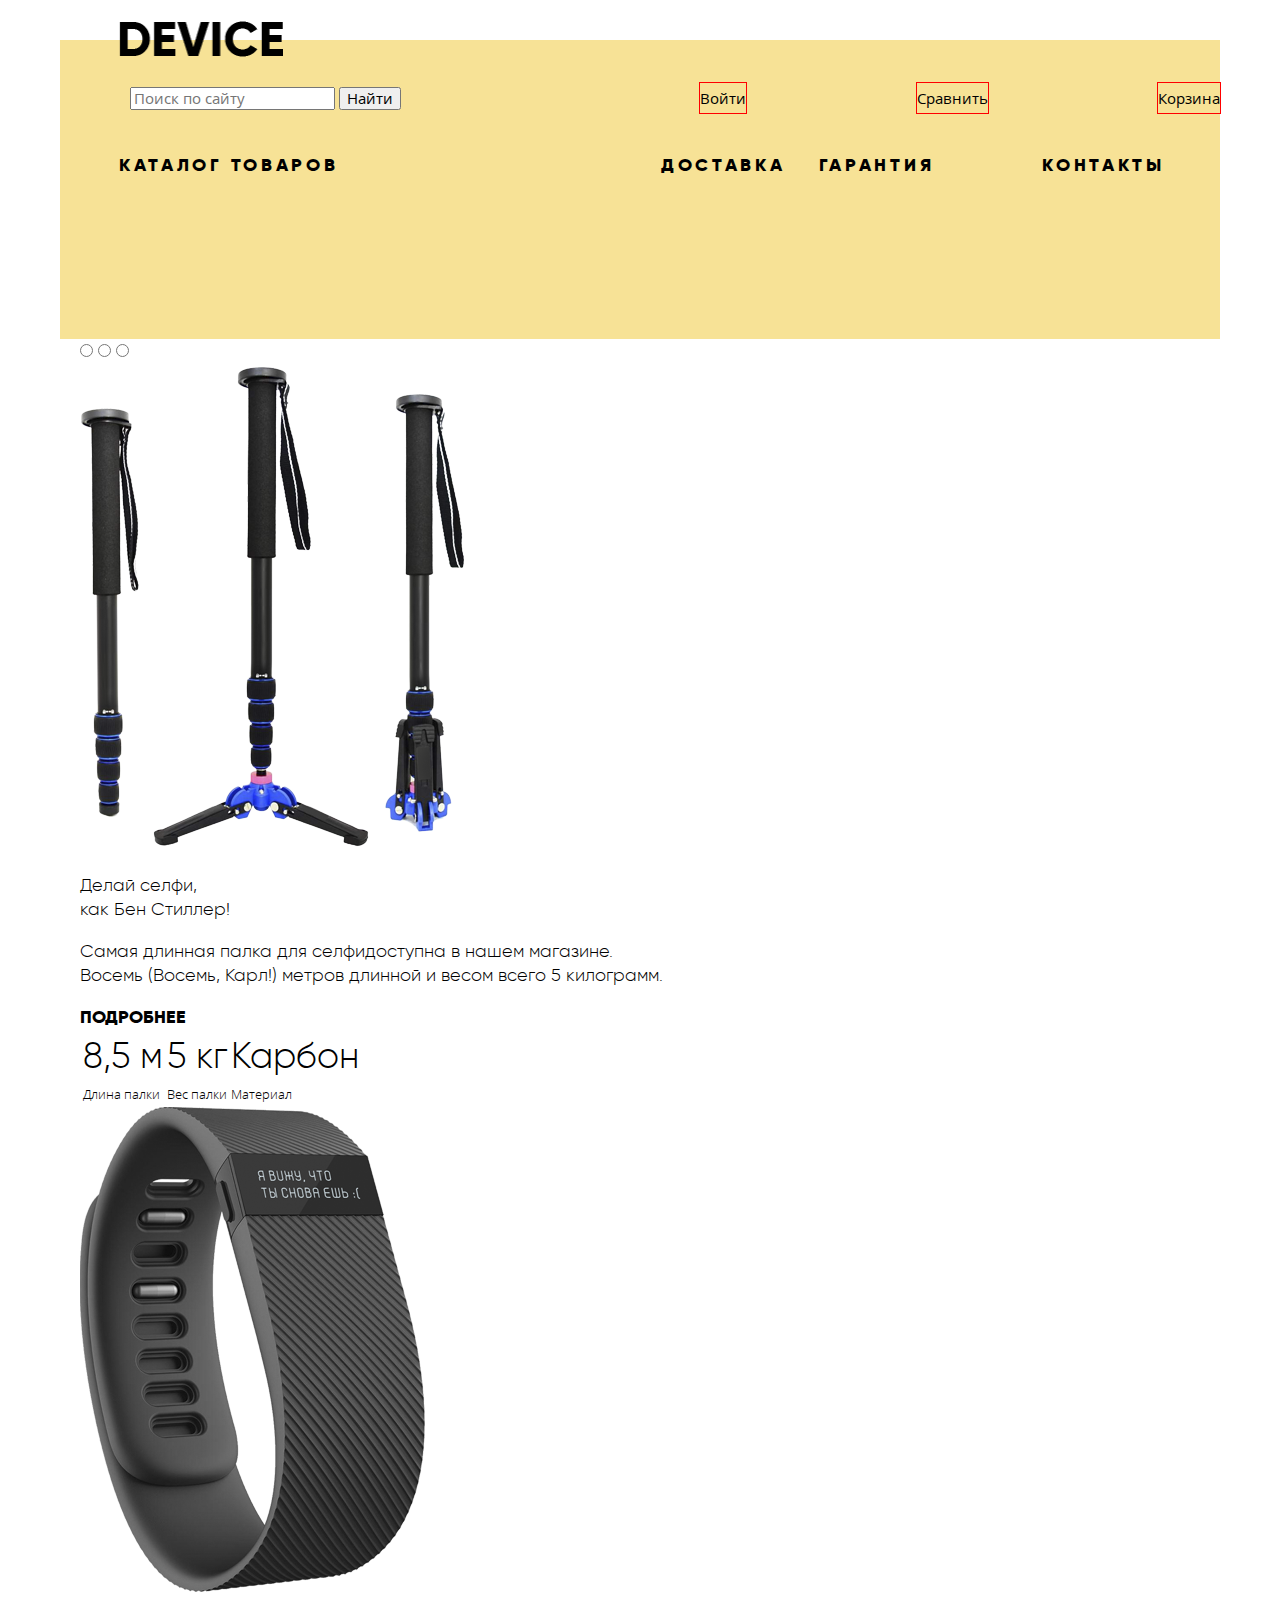
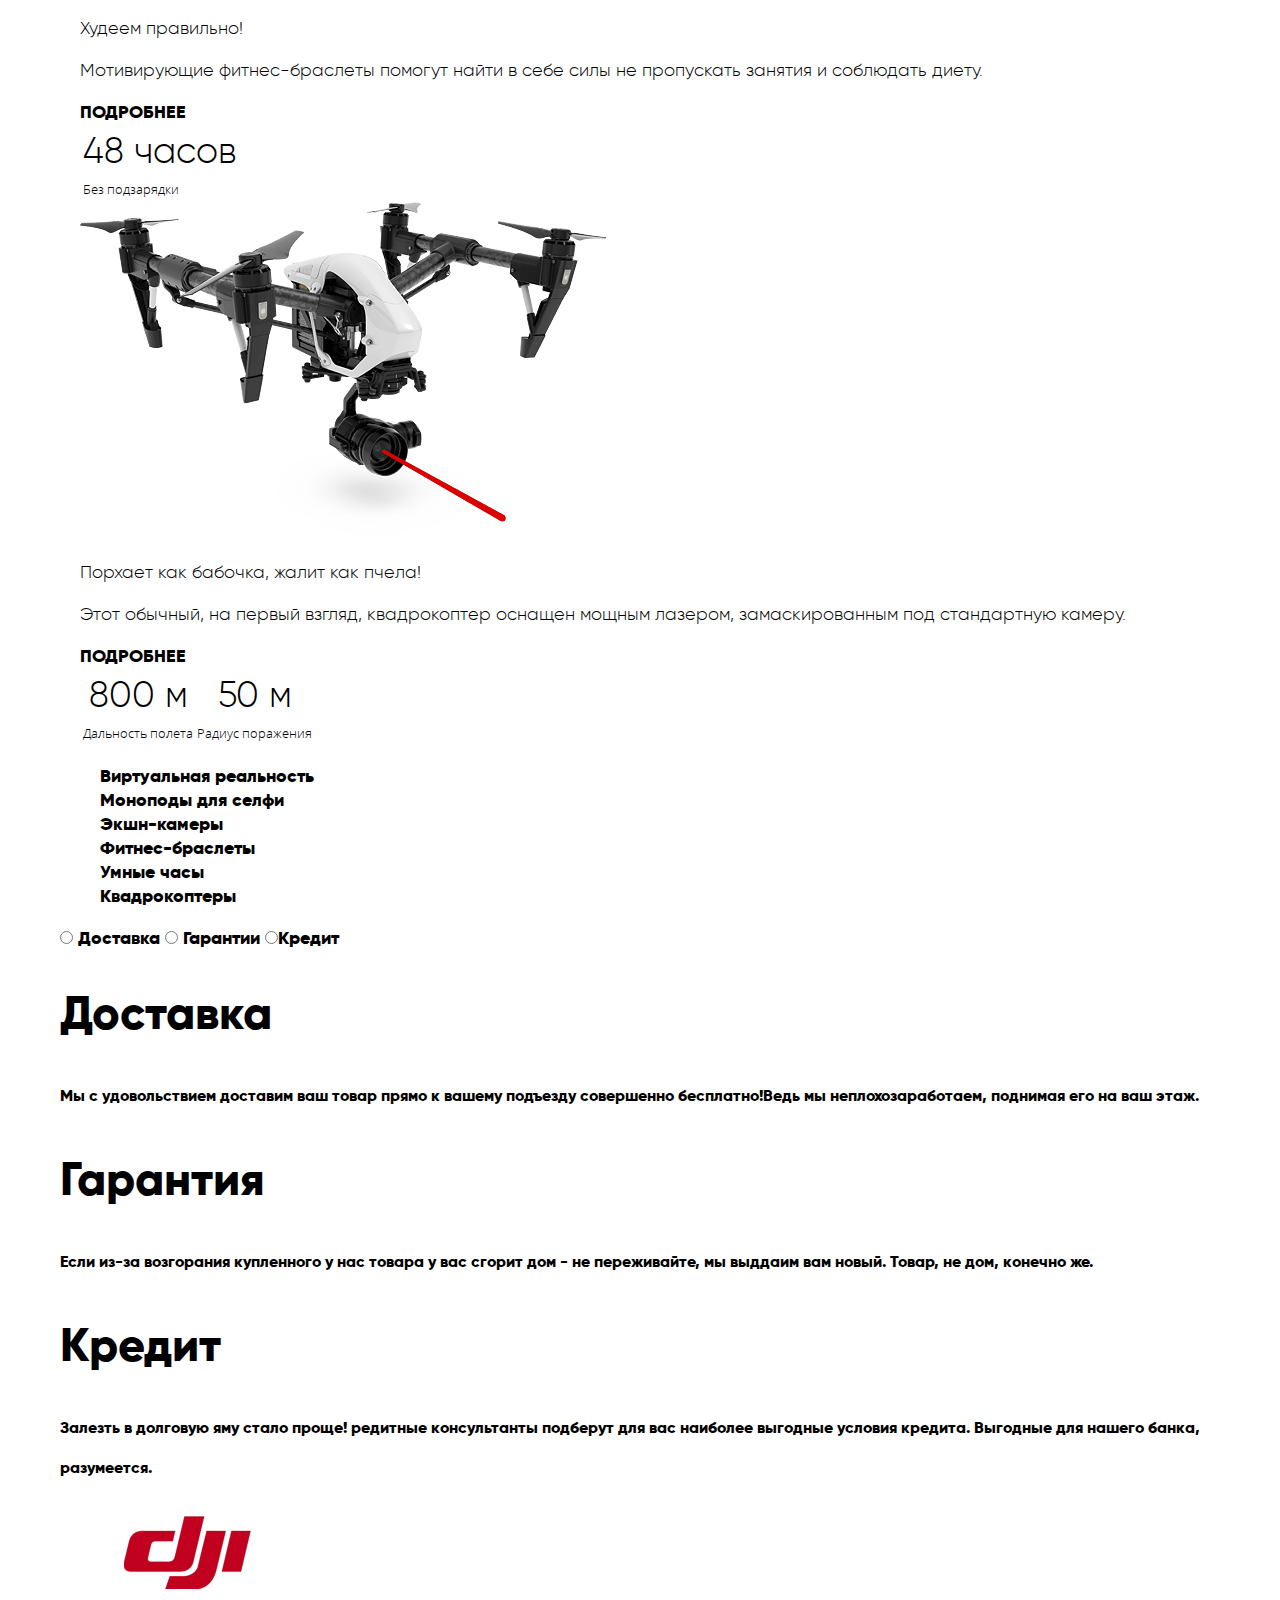
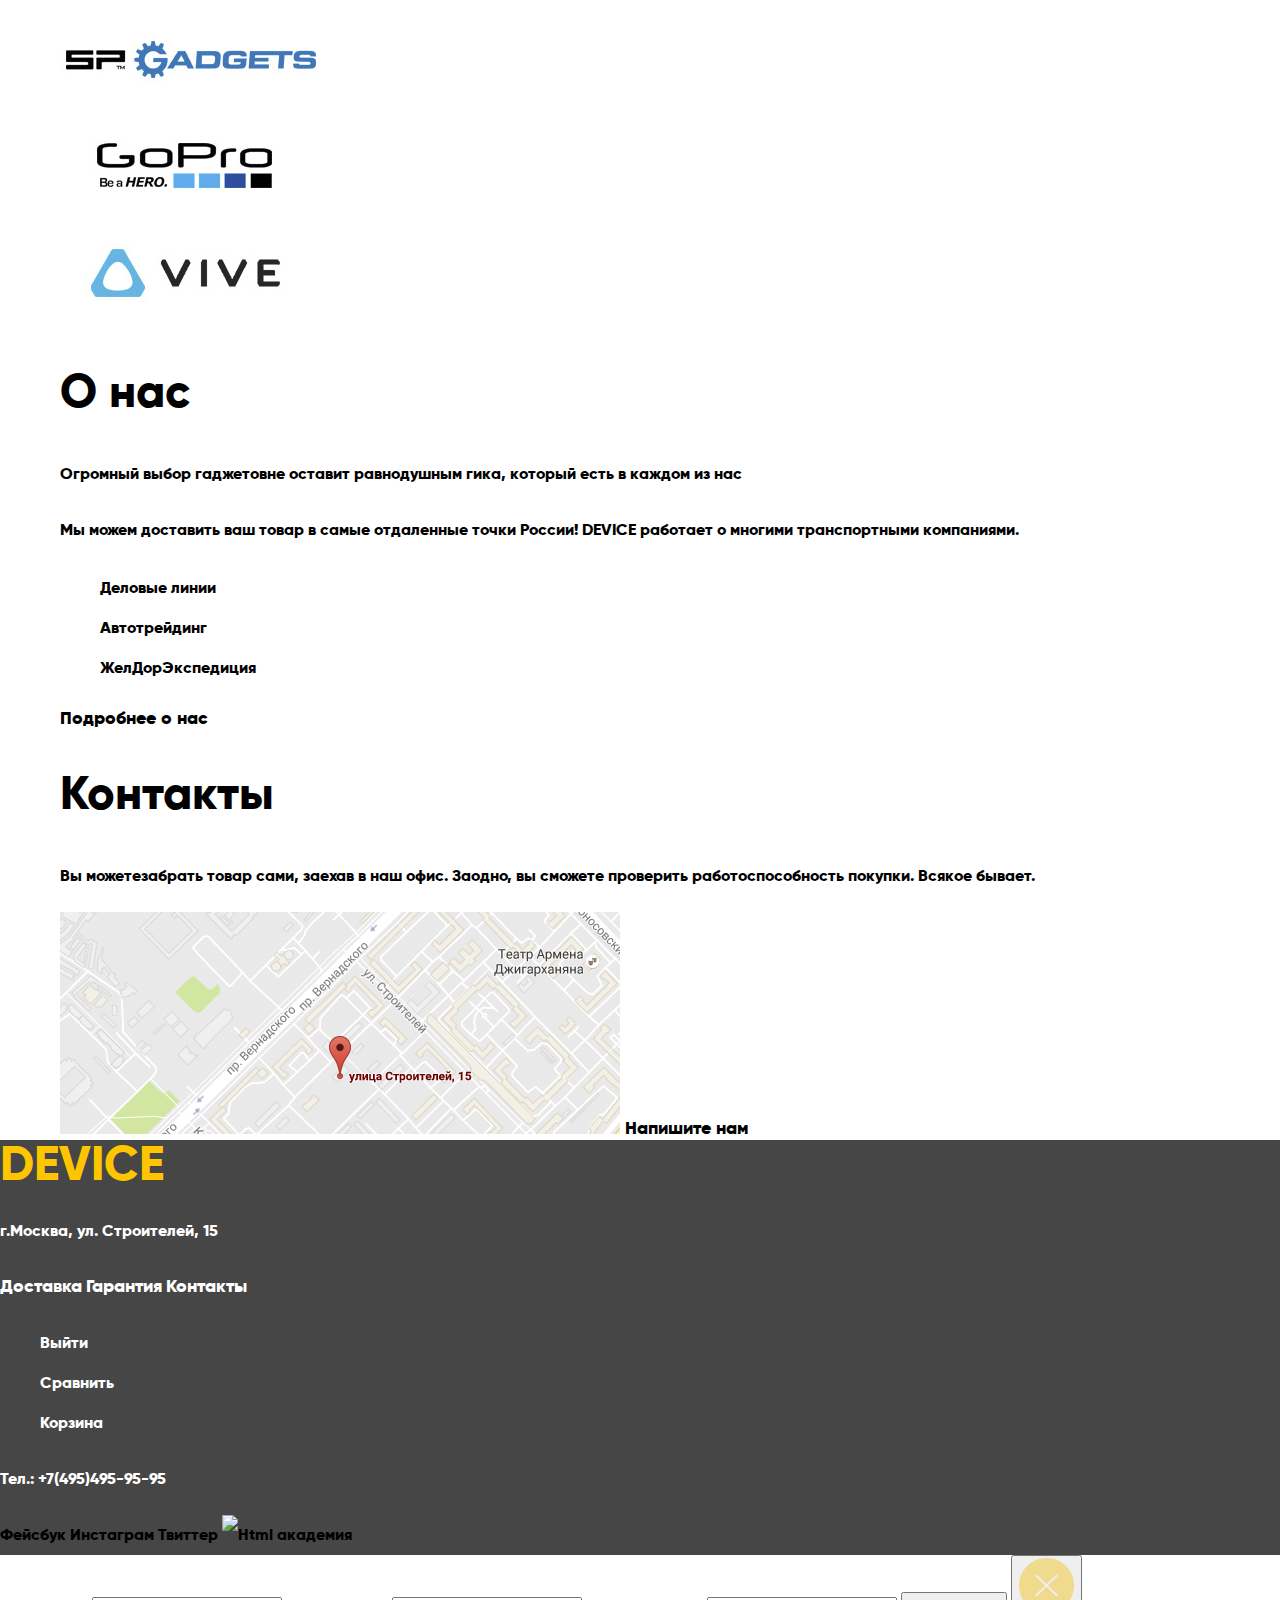
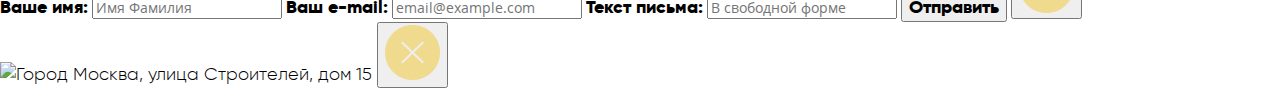
==== index.html @ e355701a "шапка позиционирование" ====
<!DOCTYPE html>
<html lang="ru">
  <head>
    <meta charset="utf-8">
    <title>HTML Academy: Девайс</title>
    <link rel="stylesheet" href="css/normolize.css">
    <link rel="stylesheet" href="css/main.css">
  </head>
  <body>
    <h1 class="visually-hidden">Device - интернет-магазин крутых гаджетов и смежной продукции</h1>
<!-- Хэдер -->
    <header class="main-header container">
      
      <nav class="main-header-main-navigation">
<!-- Logo -->
        <a class="main-header-main-navigation-logo" href="index.html">
          <img src="img/logo.png" width="164" height="36" alt="Логотип «Device»">
        </a>
<!-- Поиск -->
        <div class="search-form">
      <form method="get" action="http://echo.htmlacademy.ru">
        <label class="visually-hidden" for="search">Поиск по сайту</label>
        <input type="search" id="search" placeholder="Поиск по сайту">
        <button type="submit">Найти</button>
      </form>
      </div>
<!-- Кнопка "войти" -->
      <ul class="main-header-main-navigation-login first-page">
          <li class="login-link"><a href="#">Войти</a></li>
          <li><a href="#">Сравнить</a></li>
          <li><a href="#">Корзина</a></li>
        </ul>
<!-- Главная навигация -->
        <ul class="main-header-main-navigation-list">
          <li class="main-catalog-flexitem1"><a href="catalog.html">Каталог товаров</a>
            <div class="yellow-brick container">
            <ul class="main-catalog">
                <li>
                  <a href="#">Виртуальная реальность</a>
                </li>
                <li>
                  <a href="#">Фитнес-браслеты</a>
                </li>
                <li>
                  <a href="#">Квадрокоптеры</a>
                </li>
                <li>
                  <a href="#">Моноподы для селфи</a>
                </li>
                <li>
                  <a href="#">Умные часы</a>
                </li>
                <li>
                  <a href="#">Экшн-камеры</a>
                </li>
              </ul>
              </div>
            </li>
          <li class="main-catalog-flexitem2"><a href="#">Доставка</a></li>
          <li class="main-catalog-flexitem3"><a href="#">Гарантия</a></li>
          <li class="main-catalog-flexitem4"><a href="#">Контакты</a></li>
        </ul>
      </nav>
    </header>

    <main class="main-field container">
      <div class="yellow-brick"></div>
<!-- Слайдер -->
      <section class="main-field-slider container">
          <h2 class="visually-hidden">Популярные товары</h2>
          <input name="slider-1-radio" type="radio">
          <input name="slider-2-radio" type="radio">
          <input name="slider-3-radio" type="radio">
<!-- Слайдер 1 -->
        <div class="main-field-slider-1">
            <img class="slider-img-1" src="img/slider-1.png" width="384" height="486" alt="Длинная селфи-палка">
            <div class="slider-1-text">
            <p><span class="slider-head">Делай селфи,<br> как Бен Стиллер!</span></p>
            <p><span class="slider-main-text">Самая длинная палка для селфидоступна в нашем магазине.<br>Восемь (Восемь, Карл!) метров длинной и весом всего 5 килограмм.</span></p>
            <a href="#"><span class="slider-more">ПОДРОБНЕЕ</span></a>
            <table class="spec">
             <tr>
                <th>8,5 м</th>
                <th>5 кг</th>
                <th>Карбон</th>
             </tr>
             <tr>
               <td>Длина палки</td>
               <td>Вес палки</td>
               <td>Материал</td>
             </tr>
            </table>
            </div>
        </div>
<!-- Слайдер 2 -->
        <div class="main-field-slider-2">
            <img src="img/slider-2.png" width="345" height="485" alt="Фитнес-браслет">
            <div class="slider-2-text">
            <p><span class="slider-head">Худеем правильно!</span></p>
            <p><span class="slider-main-text">Мотивирующие фитнес-браслеты помогут найти в себе силы не пропускать занятия и соблюдать диету.</span></p>
            <a href="#"><span class="slider-more">ПОДРОБНЕЕ</span></a>
            <table class="spec">
                <tr>
                   <th>48 часов</th>
                </tr>
                <tr>
                  <td>Без подзарядки</td>
                </tr>
               </table>
               </div>
        </div>
<!-- Слайдер 3 -->
        <div class="main-field-slider-3">
            <img src="img/slider-3.png" width="526" height="334" alt="Крутой квадрокоптер">
            <div class="slider-3-text">
            <p><span class="slider-head">Порхает как бабочка, жалит как пчела!</span></p>
            <p><span class="slider-main-text">Этот обычный, на первый взгляд, квадрокоптер оснащен мощным лазером, замаскированным под стандартную камеру.</span></p>
            <a href="#"><span class="slider-more">ПОДРОБНЕЕ</span></a>
            <table class="spec">
                <tr>
                   <th>800 м</th>
                   <th>50 м</th>
                </tr>
                <tr>
                  <td>Дальность полета</td>
                  <td>Радиус поражения</td>
                </tr>
               </table>
               </div>
        </div>
      </section>
<!-- Каталожные иконки под слайдером -->
      <section class="main-field-catalog-items">
        <h2 class="visually-hidden">Категории товаров</h2>
        <ul class="main-field-catalog-items-list">
            <li>
                <a href="#">
                  Виртуальная реальность</a>
              </li>
              <li>
                  <a href="#">
                    Моноподы для селфи</a>
              </li>
              <li>
                    <a href="#">
                      Экшн-камеры</a>
              </li>
              <li>
                <a href="#">
                  Фитнес-браслеты</a>
              </li>
              <li>
                  <a href="#">
                    Умные часы</a>
               </li>
              <li>
                <a href="#">
                  Квадрокоптеры</a>
              </li>
        </ul>
      </section>
<!-- Доставка гарантия кредит -->
      <section class="main-field-services">
          <h2 class="visually-hidden">Услуги</h2>
          <input name="services-1-radio" type="radio" id="delivery"> <label for="delivery">Доставка</label>
          <input name="services-2-radio" type="radio" id="guarantees"> <label for="guarantees">Гарантии</label>
          <input name="services-3-radio" type="radio" id="credit" ><label for="credit">Кредит</label>
          <section class="main-field--services-1">
              <h2>Доставка</h2>
              <p>Мы с удовольствием доставим ваш товар прямо к вашему подъезду совершенно бесплатно!Ведь мы неплохозаработаем, поднимая его на ваш этаж.</p>
          </section>
          <section class="main-field--services-2">
              <h2>Гарантия</h2>
              <p>Если из-за возгорания купленного у нас товара у вас сгорит дом - не переживайте, мы выддаим вам новый. Товар, не дом, конечно же.</p>
          </section>
          <section class="main-field--services-3">
              <h2>Кредит</h2>
              <p>Залезть в долговую яму стало проще! редитные консультанты подберут для вас наиболее выгодные условия кредита. Выгодные для нашего банка, разумеется.</p>
          </section>
      </section>
<!-- Партнеры -->
      <section class="main-field-partners">
        <h2 class="visually-hidden">Партнеры</h2>
        <div class="main-field-partners-1">
            <img src="img/partner-1.png" width="260" height="100" alt="Партнер Dji">
        </div>
        <div class="main-field-partners-2">
            <img src="img/partner-2.png" width="260" height="100" alt="Партнер SP Gadgets">
        </div>
        <div class="main-field-partners-3">
            <img src="img/partner-3.png" width="260" height="100" alt="Партнер GoPro">
        </div>
        <div class="main-field-partners-4">
            <img src="img/partner-4.png" width="260" height="100" alt="Партнер Vive">
        </div>
      </section>
<!-- О нас -->
      <section class="main-field-info">
        <h2>О нас</h2>
        <p>Огромный выбор гаджетовне оставит равнодушным гика, который есть в каждом из нас</p>
        <p>Мы можем доставить ваш товар в самые отдаленные точки России! DEVICE работает о многими транспортными компаниями.</p>
        <ul>
          <li>Деловые линии</li>
          <li>Автотрейдинг</li>
          <li>ЖелДорЭкспедиция</li>
        </ul>
        <a href="#">Подробнее о нас</a>
      </section>
<!-- Контакты -->
      <section class="main-field-contacts">
        <h2>Контакты</h2>
        <p>Вы можетезабрать товар сами, заехав в наш офис. Заодно, вы сможете проверить работоспособность покупки. Всякое бывает.</p>
        <img src="img/map.png" width="560" height="222" alt="Город Москва, улица Строителей, дом 15">
        <a href="#">Напишите нам</a>
      </section>
    </main>
<!-- Футер -->
<footer class="page-footer">
    <a class="device-logo" href="#">Device</a>
    <p>г.Москва, ул. Строителей, 15</p>
    <div class="page-footer-services">
        <a href="#">Доставка</a>
        <a href="#">Гарантия</a>
        <a href="#">Контакты</a>
      </div>
      <ul class="page-footer-navigation">
        <li><a href="#">Выйти</a></li>
        <li><a href="#">Сравнить</a></li>
        <li><a href="#">Корзина</a></li>
      </ul>
      <p>Тел.: +7(495)495-95-95</p>
      <a href="#">Фейсбук</a>
      <a href="#">Инстаграм</a>
      <a href="#">Твиттер</a>
      <a href="https://htmlacademy.ru/"><img src="img/html-academy-logo.png" alt="Html академия"></a>
    </footer>
<!-- Попапы -->
      <div class="write-us-popup">
        <h2 class="visually-hidden">Напишите нам</h2>
        <form method="POST" action="https://echo.htmlacademy.ru">

          <label for="name">Ваше имя:</label>
          <input type="text" name="Name" id="name" placeholder="Имя Фамилия">

          <label for="email">Ваш e-mail:</label>
          <input type="email" name="E-mail" id="email" placeholder="email@example.com">

          <label for="content">Текст письма:</label>
          <input type="text" name="Content" id="content" placeholder="В свободной форме">
          
          <input type="submit" value="Отправить" class="send">
          <button type="button" name="close-write-us"><img src="img/modal-close.png" alt="Закрыть форму"></button>
        </form> 
      </div>
      <div class="map-popup">
          <h2 class="visually-hidden">Где мы находимся</h2>
          <img src="img/full-map.png" alt="Город Москва, улица Строителей, дом 15">
          <button type="button" name="close-map"><img src="img/modal-close.png" alt="Закрыть карту"></button>
      </div>
    </body>

</html>
---- css/normolize.css ----
/*! normalize.css v8.0.0 | MIT License | github.com/necolas/normalize.css */

/* Document
   ========================================================================== */

/**
 * 1. Correct the line height in all browsers.
 * 2. Prevent adjustments of font size after orientation changes in iOS.
 */

html {
  line-height: 1.15; /* 1 */
  -webkit-text-size-adjust: 100%; /* 2 */
}
.visually-hidden {
  position: absolute;
  clip: rect(0 0 0 0);
  width: 1px;
  height: 1px;
  margin: -1px;
}

/* Sections
   ========================================================================== */

/**
 * Remove the margin in all browsers.
 */

body {
  margin: 0;
}

/**
 * Correct the font size and margin on `h1` elements within `section` and
 * `article` contexts in Chrome, Firefox, and Safari.
 */

h1 {
  font-size: 2em;
  margin: 0.67em 0;
}

/* Grouping content
   ========================================================================== */

/**
 * 1. Add the correct box sizing in Firefox.
 * 2. Show the overflow in Edge and IE.
 */

hr {
  box-sizing: content-box; /* 1 */
  height: 0; /* 1 */
  overflow: visible; /* 2 */
}

/**
 * 1. Correct the inheritance and scaling of font size in all browsers.
 * 2. Correct the odd `em` font sizing in all browsers.
 */

pre {
  font-family: monospace, monospace; /* 1 */
  font-size: 1em; /* 2 */
}

/* Text-level semantics
   ========================================================================== */

/**
 * Remove the gray background on active links in IE 10.
 */

a {
  background-color: transparent;
}

/**
 * 1. Remove the bottom border in Chrome 57-
 * 2. Add the correct text decoration in Chrome, Edge, IE, Opera, and Safari.
 */

abbr[title] {
  border-bottom: none; /* 1 */
  text-decoration: underline; /* 2 */
  text-decoration: underline dotted; /* 2 */
}

/**
 * Add the correct font weight in Chrome, Edge, and Safari.
 */

b,
strong {
  font-weight: bolder;
}

/**
 * 1. Correct the inheritance and scaling of font size in all browsers.
 * 2. Correct the odd `em` font sizing in all browsers.
 */

code,
kbd,
samp {
  font-family: monospace, monospace; /* 1 */
  font-size: 1em; /* 2 */
}

/**
 * Add the correct font size in all browsers.
 */

small {
  font-size: 80%;
}

/**
 * Prevent `sub` and `sup` elements from affecting the line height in
 * all browsers.
 */

sub,
sup {
  font-size: 75%;
  line-height: 0;
  position: relative;
  vertical-align: baseline;
}

sub {
  bottom: -0.25em;
}

sup {
  top: -0.5em;
}

/* Embedded content
   ========================================================================== */

/**
 * Remove the border on images inside links in IE 10.
 */

img {
  border-style: none;
}

/* Forms
   ========================================================================== */

/**
 * 1. Change the font styles in all browsers.
 * 2. Remove the margin in Firefox and Safari.
 */

button,
input,
optgroup,
select,
textarea {
  font-family: inherit; /* 1 */
  font-size: 100%; /* 1 */
  line-height: 1.15; /* 1 */
  margin: 0; /* 2 */
}

/**
 * Show the overflow in IE.
 * 1. Show the overflow in Edge.
 */

button,
input { /* 1 */
  overflow: visible;
}

/**
 * Remove the inheritance of text transform in Edge, Firefox, and IE.
 * 1. Remove the inheritance of text transform in Firefox.
 */

button,
select { /* 1 */
  text-transform: none;
}

/**
 * Correct the inability to style clickable types in iOS and Safari.
 */

button,
[type="button"],
[type="reset"],
[type="submit"] {
  -webkit-appearance: button;
}

/**
 * Remove the inner border and padding in Firefox.
 */

button::-moz-focus-inner,
[type="button"]::-moz-focus-inner,
[type="reset"]::-moz-focus-inner,
[type="submit"]::-moz-focus-inner {
  border-style: none;
  padding: 0;
}

/**
 * Restore the focus styles unset by the previous rule.
 */

button:-moz-focusring,
[type="button"]:-moz-focusring,
[type="reset"]:-moz-focusring,
[type="submit"]:-moz-focusring {
  outline: 1px dotted ButtonText;
}

/**
 * Correct the padding in Firefox.
 */

fieldset {
  padding: 0.35em 0.75em 0.625em;
}

/**
 * 1. Correct the text wrapping in Edge and IE.
 * 2. Correct the color inheritance from `fieldset` elements in IE.
 * 3. Remove the padding so developers are not caught out when they zero out
 *    `fieldset` elements in all browsers.
 */

legend {
  box-sizing: border-box; /* 1 */
  color: inherit; /* 2 */
  display: table; /* 1 */
  max-width: 100%; /* 1 */
  padding: 0; /* 3 */
  white-space: normal; /* 1 */
}

/**
 * Add the correct vertical alignment in Chrome, Firefox, and Opera.
 */

progress {
  vertical-align: baseline;
}

/**
 * Remove the default vertical scrollbar in IE 10+.
 */

textarea {
  overflow: auto;
}

/**
 * 1. Add the correct box sizing in IE 10.
 * 2. Remove the padding in IE 10.
 */

[type="checkbox"],
[type="radio"] {
  box-sizing: border-box; /* 1 */
  padding: 0; /* 2 */
}

/**
 * Correct the cursor style of increment and decrement buttons in Chrome.
 */

[type="number"]::-webkit-inner-spin-button,
[type="number"]::-webkit-outer-spin-button {
  height: auto;
}

/**
 * 1. Correct the odd appearance in Chrome and Safari.
 * 2. Correct the outline style in Safari.
 */

[type="search"] {
  -webkit-appearance: textfield; /* 1 */
  outline-offset: -2px; /* 2 */
}

/**
 * Remove the inner padding in Chrome and Safari on macOS.
 */

[type="search"]::-webkit-search-decoration {
  -webkit-appearance: none;
}

/**
 * 1. Correct the inability to style clickable types in iOS and Safari.
 * 2. Change font properties to `inherit` in Safari.
 */

::-webkit-file-upload-button {
  -webkit-appearance: button; /* 1 */
  font: inherit; /* 2 */
}

/* Interactive
   ========================================================================== */

/*
 * Add the correct display in Edge, IE 10+, and Firefox.
 */

details {
  display: block;
}

/*
 * Add the correct display in all browsers.
 */

summary {
  display: list-item;
}

/* Misc
   ========================================================================== */

/**
 * Add the correct display in IE 10+.
 */

template {
  display: none;
}

/**
 * Add the correct display in IE 10.
 */

[hidden] {
  display: none;
}
---- css/main.css ----
@font-face {
    font-family: "Open Sans";
    src: local("OpenSans-Regular"),
    local("OpenSans Regular"),
    local("Open Sans Regular"),
    url("../fonts/opensans.woff2") format("woff2"),
    url("../fonts/opensans.woff") format("woff");
    font-weight: 400;
}
  
@font-face {
    font-family: "Open Sans";
    src: local("OpenSans-Light"),
    local("OpenSans Light"),
    local("Open Sans Light"),
    url("../fonts/opensanslight.woff2") format("woff2"),
    url("../fonts/opensanslight.woff") format("woff");
    font-weight: 300;
}
  
@font-face {
    font-family: "Gilroy";
    src: local("Gilroy Light"),
    local("Gilroy-Light"),
    url("../fonts/gilroylight.woff2") format("woff2"),
    url("../fonts/gilroylight.woff") format("woff");
    font-weight: 300;
}
  
@font-face {
    font-family: "Gilroy";
    src: local("Gilroy Extrabold"),
    local("Gilroy-Extrabold"),
    url("../fonts/gilroyextrabold.woff2") format("woff2"),
    url("../fonts/gilroyextrabold.woff") format("woff");
    font-weight: 800;
}

                        /* =============ОБЩИЕ СТИЛИ============= */

body{
    font-size: 18px;
    line-height: 24px;
    font-family: "Gilroy", "Tahoma", sans-serif;
}
a {
    text-decoration: none;
    color: black;

}
ul {
    list-style: none;
}

                                /* Вспомогательные классы */
                                
.visually-hidden {
    position: absolute;
    clip: rect(0 0 0 0);
    width: 1px;
    height: 1px;
    margin: -1px;
}
.container { 
    display: block;
    margin: 0 auto; 
    width: 1160px; 
    padding: 0 20px; 
}

                                        /* Хэдер */

.main-header{
    background-color: #f7e296;
    height: 299px;
    margin-top: 40px;
    padding: 0;
}
.main-header-main-navigation{
    padding:0;
}
.main-header-main-navigation-logo{
    display: block;
    position: relative;
    top: -19px;
    left: 59px;
    width: 165px;
}
.search-form{
    margin-left: 70px;
    margin-top: 1px;
    padding: 0;
    font-family: "Open Sans", sans-serif;
    font-size: 15px;
    line-height: 30px;
}
.main-header-main-navigation-login{
    display: flex;
    margin-left: 600px;
    justify-content: space-between;
    margin-top: -30px;
    font-family: "Open Sans", sans-serif;
    font-size: 15px;
    line-height: 30px;
}
.main-header-main-navigation-list{
    display: flex;
    /* position: relative; */
    padding: 0;
    margin-left: 59px;
    margin-top: 40px;
    /* justify-content: space-between; */
    text-transform: uppercase;  
    font-weight: bold;
    letter-spacing: 3.7px;    
}
.main-catalog-flexitem1{
    flex-basis: 250px;
    margin-right: 292px;
}
.main-catalog-flexitem2{
    margin-right: 33px;
}
.main-catalog-flexitem3{
    margin-right: 108px;
}
.main-catalog-flexitem4{
}
.yellow-brick{
    display: none;
    position: absolute;
    padding-left: 29px;
    margin-left: -59px;
    width: 1110px;
    height: 133px;
    background-color: #ffc600;
    z-index: 2;
}
.main-header-main-navigation-list >li:hover > .yellow-brick{
    display: block;
}
.main-catalog{
    display: flex;
    flex-wrap: wrap;
    margin-left: 30px;
    /* width: 570px; */
    height: 135px;
    padding: 0;
    font-family: "Open Sans", "Tahoma", sans-serif;
    font-size: 15px;
    line-height: 36px;
    letter-spacing: 0;
    text-transform: none;
}
.main-catalog li:nth-child(1){
    margin-right: 58px;
}
.main-catalog li:nth-child(2){
    margin-right: 75px;
}
.main-catalog li:nth-child(4){
    margin-right: 85px;
}

.main-catalog li:nth-child(6){
    flex-basis: 400px;
}

                                        /* Шрифты */

.main-field-catalog-items,
.main-field-services label,
.main-field-info a,
.main-field-contacts a,
.page-footer-services a,
.write-us-popup label,
.write-us-popup .send,
.slider-more{
    font-family: "Gilroy", "Tahoma", sans-serif;
    font-size: 18px;
    line-height: 24px;
    font-weight: bold;
}
.main-field-services h2,
.main-field-info h2,
.main-field-contacts h2{
    font-family: "Gilroy", "Tahoma", sans-serif;
    font-size: 47px;
    line-height: 48px;
    font-weight: bold;
}
.main-field-services p,
.main-field-info p,
.main-field-contacts p,
.page-footer,
.main-field-info li{
    font-family: "Gilroy", "Tahoma", sans-serif;
    font-size: 16px;
    line-height: 40px;
    font-weight: bold;
}
.main-field-services p,
.main-field-info p,
.slider-main-text,
.page-footer p,
.main-field-contacts p,
.page-footer-navigation-catalog a,
.page-footer-navigation a,{
    font-family: "Open Sans", "Tahoma", sans-serif;
    font-size: 15px;
    line-height: 30px;
}

                                        /* Футер */

.page-footer{
    color: #ffffff;
    background-color: #464646;
}
.page-footer .device-logo{
    font-family: "Gilroy", "Tahoma", sans-serif;
    font-size: 48px;
    line-height: 48px;
    font-weight: bold;
    text-transform: uppercase;
    color: #ffc600;
    
}
.page-footer-services a{
    color: #ffffff;
}
.page-footer-navigation a{
    color: #ffffff;
}

                                        /* Попапы */

.write-us-popup{
    font-family: "Open Sans", "Tahoma", sans-serif;
    font-size: 14px;
    line-height: 18px;
}

                        /* =============СТИЛИ ГЛАВНОЙ============= */

                                         /* Хэдер */

.main-header-main-navigation-login.first-page li{
    outline: 1px solid red;
}
.main-catalog-flexitem1 .main-catalog

                                        /* Слайдеры */

.slider-head{
    font-family: "Gilroy", "Tahoma", sans-serif;
    font-size: 47px;
    line-height: 56px;
    font-weight: bold;
}
.spec th{
    font-family: "Gilroy", "Tahoma", sans-serif;
    font-size: 36px;
    line-height: 48px;
    font-weight: 300;
}
.spec td{
    font-family: "Open Sans", "Tahoma", sans-serif;
    font-size: 13px;
    line-height: 20px;
    font-weight: 300;
}

                        /* =============СТИЛИ КАТАЛОГА============= */

.way h2{
    font-family: "Gilroy", "Tahoma", sans-serif;
    font-size: 47px;
    line-height: 48px;
    font-weight: bold;
}
.way-list li{
    font-family: "Open Sans", "Tahoma", sans-serif;
    font-size: 14px;
    line-height: 24px;
    opacity: 0.3;
}
.sort h2{
    font-family: "Gilroy", "Tahoma", sans-serif;
    font-size: 16px;
    line-height: 24px;
    font-weight: bold;
    letter-spacing: 2px;
    text-transform: uppercase;
}
.sort-list li{
    font-family: "Open Sans", "Tahoma", sans-serif;
    font-size: 14px;
    line-height: 18px;
    opacity: 0.3;
}
.sort-list li:nth-child(1){
    font-family: "Open Sans", "Tahoma", sans-serif;
    font-size: 14px;
    line-height: 18px;
    opacity: 1;
}
.filter p{
    font-family: "Gilroy", "Tahoma", sans-serif;
    font-size: 16px;
    line-height: 24px;
    font-weight: bold;
    letter-spacing: 2px;
    text-transform: uppercase;
}.filter legend{
    font-family: "Gilroy", "Tahoma", sans-serif;
    font-size: 18px;
    line-height: 24px;
    font-weight: bold;
}
.filter label{
    font-family: "Open Sans", "Tahoma", sans-serif;
    font-size: 14px;
    line-height: 40px;
}
.send {
    font-family: "Gilroy", "Tahoma", sans-serif;
    font-size: 18px;
    line-height: auto;
    font-weight: bold;
}
.main-field-catalog a{
    font-family: "Gilroy", "Tahoma", sans-serif;
    font-size: 18px;
    line-height: 24px;
    font-weight: bold;
}
.main-field-catalog .price{
    font-family: "Gilroy", "Tahoma", sans-serif;
    font-size: 16px;
    line-height: 24px;
    color: #464646;
}
.page-navigation a{
    font-family: "Gilroy", "Tahoma", sans-serif;
    font-size: 16px;
    line-height: 24px;
    font-weight: bold;
}
.page-navigation a:nth-child(3),
.page-navigation a:nth-child(4){
    opacity: 0.3;
}
.page-footer-navigation-catalog a{
    color: #ffffff;
}
.page-footer-navigation-catalog li:nth-child(2){
    opacity: 0.3;
}
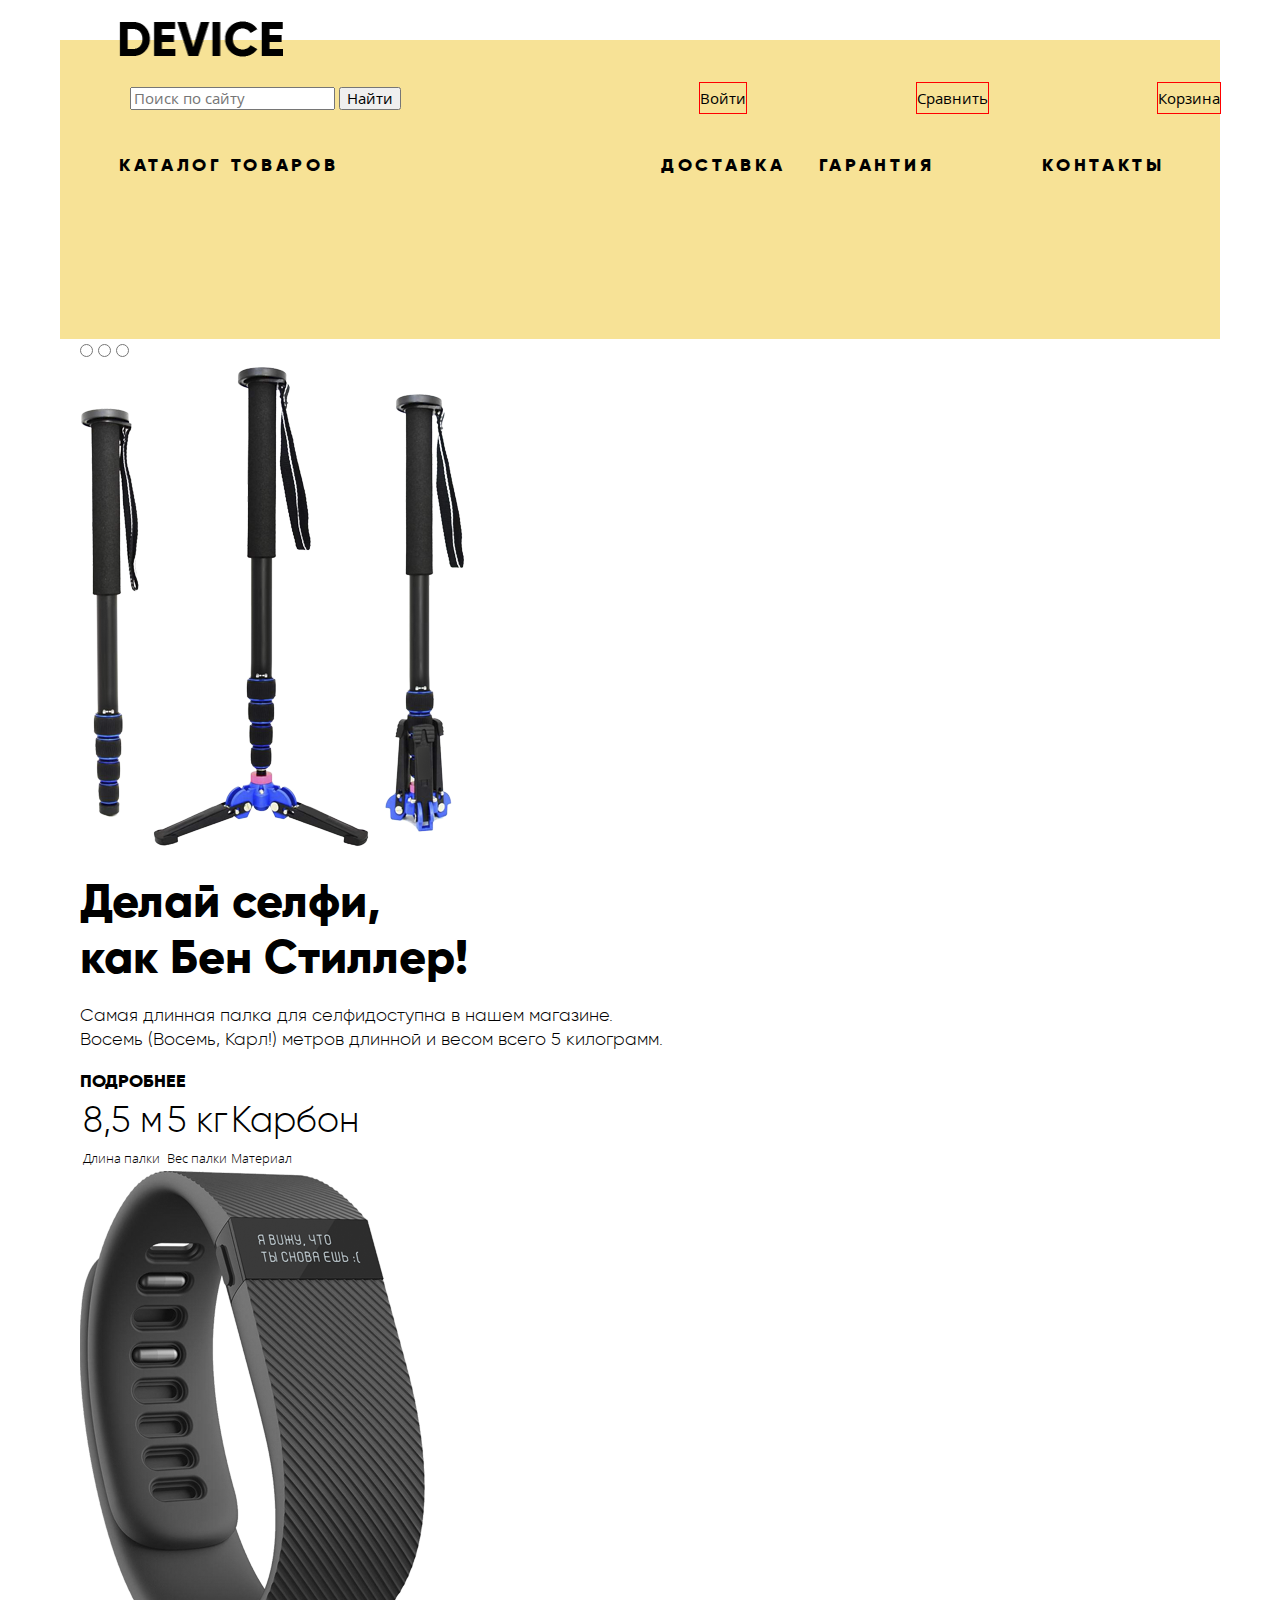
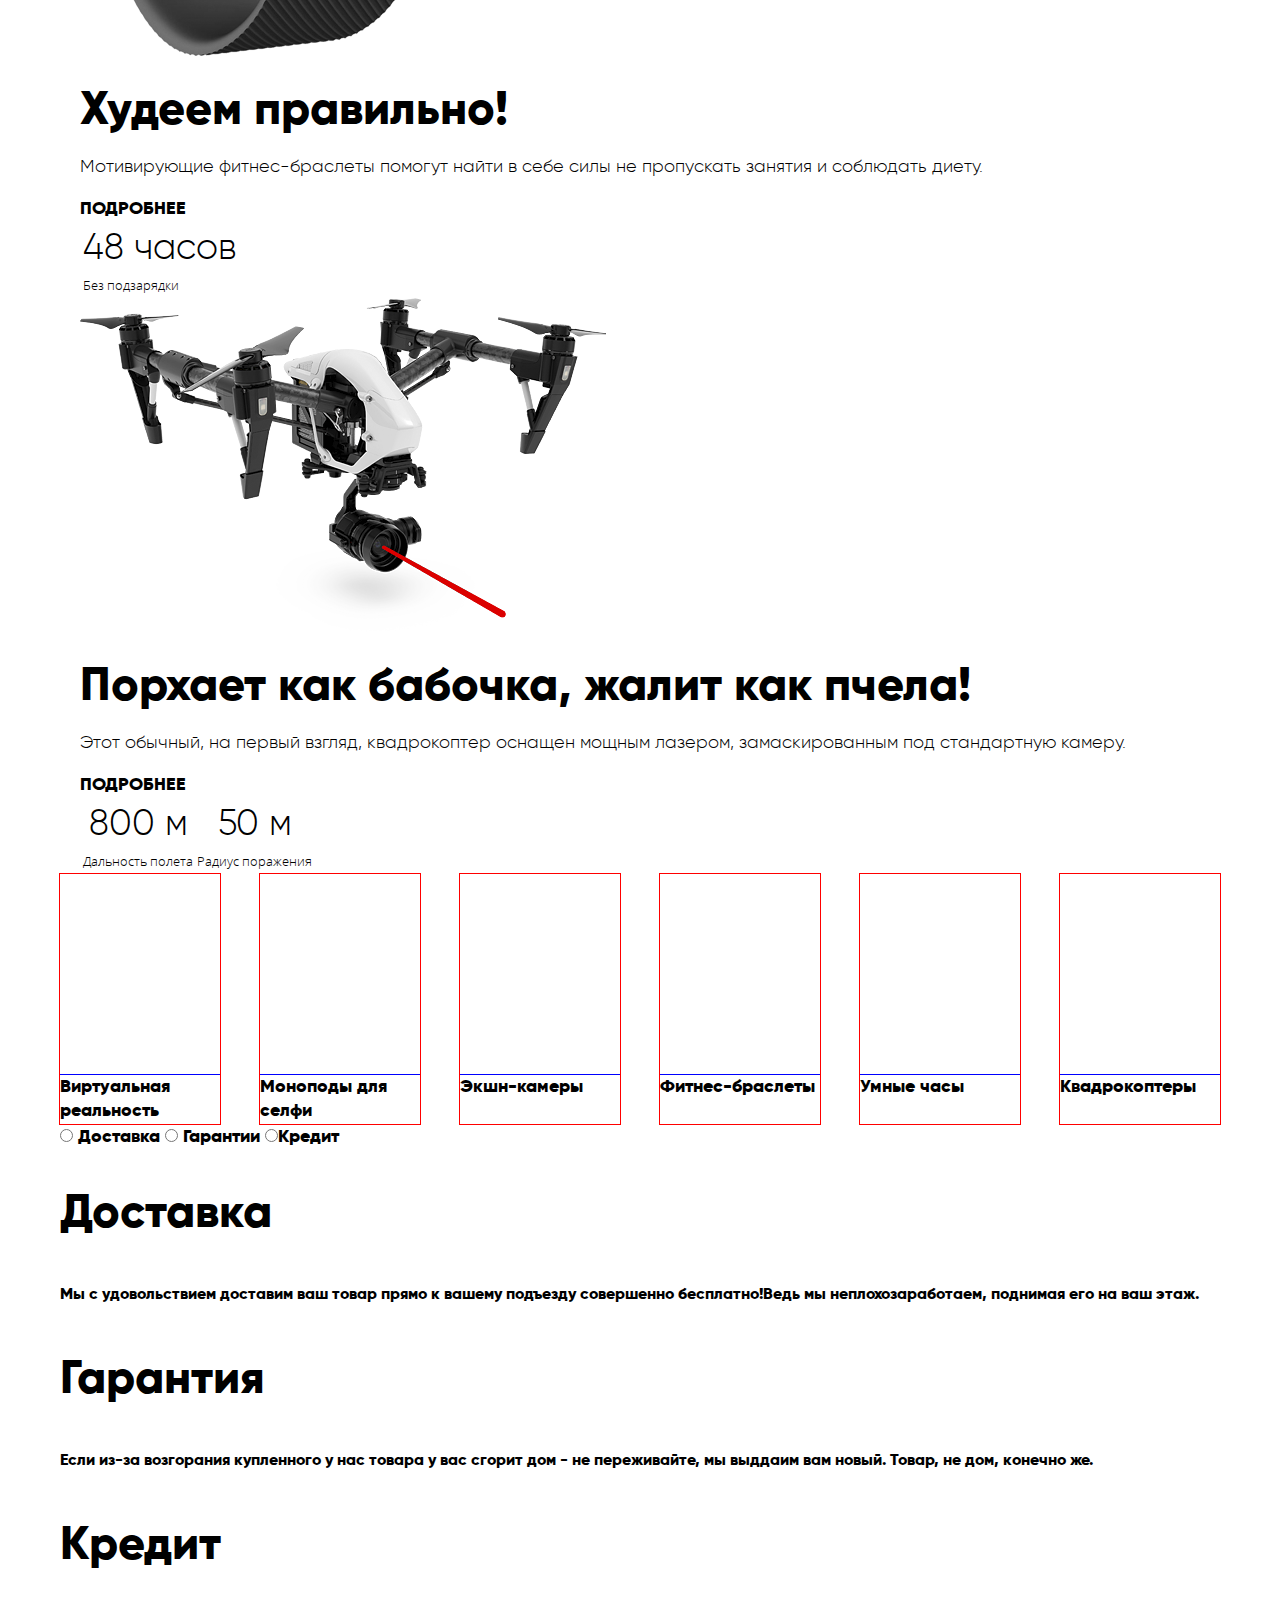
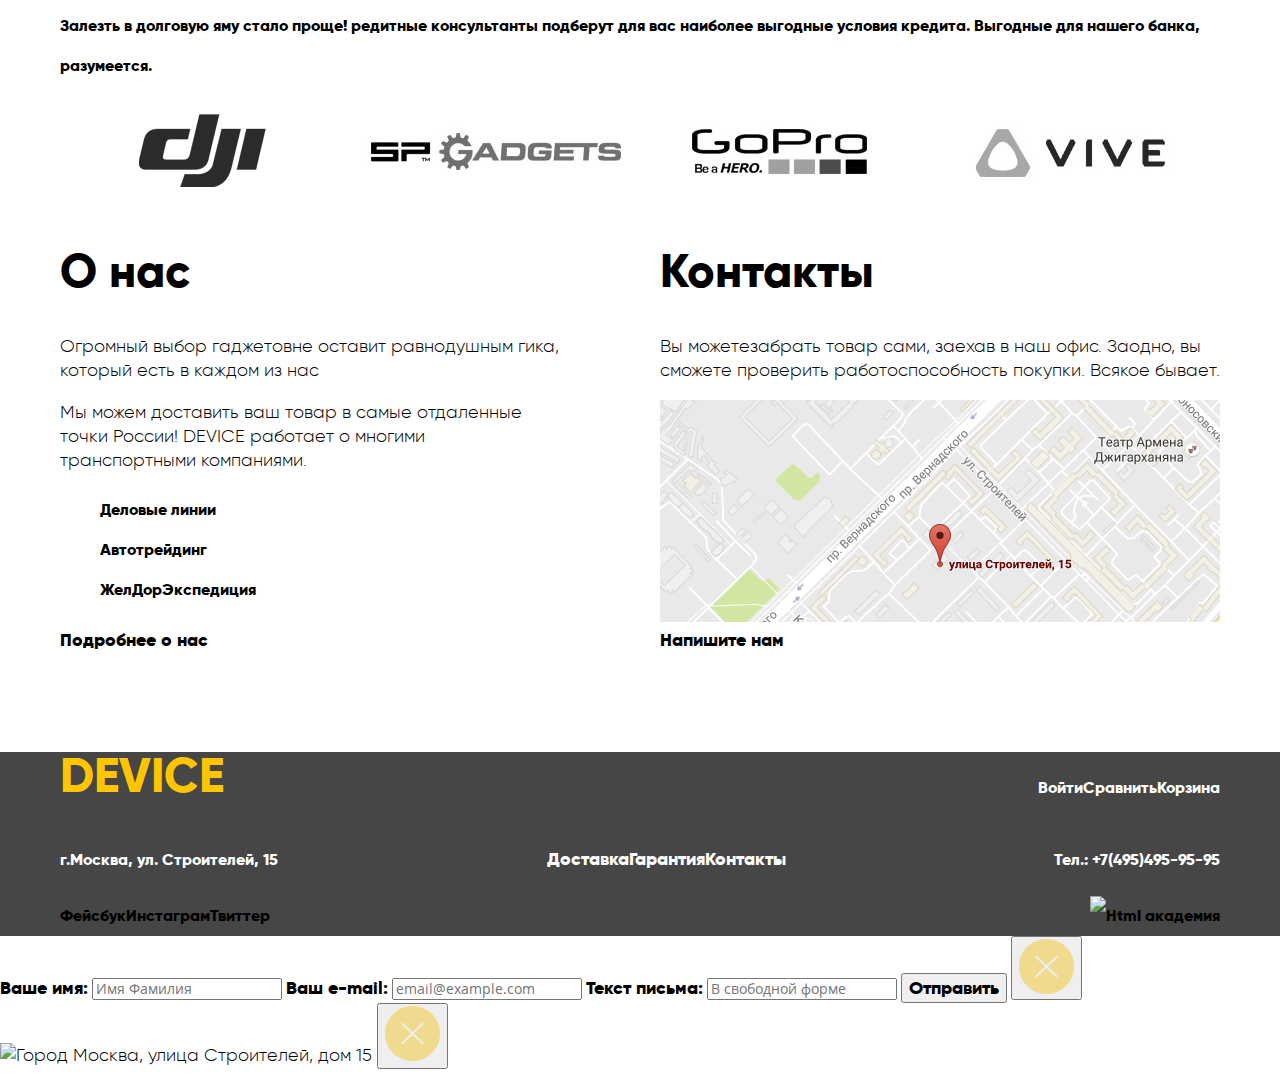
==== commit a9088e7e: "Merge branch 'master' of https://github.com/Koozya71/292029-device" ====
--- a/index.html
+++ b/index.html
@@ -130,30 +130,36 @@
         </div>
       </section>
 <!-- Каталожные иконки под слайдером -->
-      <section class="main-field-catalog-items">
+      <section class="main-field-catalog-items container">
         <h2 class="visually-hidden">Категории товаров</h2>
         <ul class="main-field-catalog-items-list">
             <li>
+              <div class="items-list"></div>
                 <a href="#">
                   Виртуальная реальность</a>
               </li>
               <li>
+                <div class="items-list"></div>
                   <a href="#">
                     Моноподы для селфи</a>
               </li>
               <li>
+                <div class="items-list"></div>
                     <a href="#">
                       Экшн-камеры</a>
               </li>
               <li>
+                <div class="items-list"></div>
                 <a href="#">
                   Фитнес-браслеты</a>
               </li>
               <li>
+                <div class="items-list"></div>
                   <a href="#">
                     Умные часы</a>
                </li>
               <li>
+                <div class="items-list"></div>
                 <a href="#">
                   Квадрокоптеры</a>
               </li>
@@ -195,6 +201,7 @@
         </div>
       </section>
 <!-- О нас -->
+  <div class="about-us-contacts">
       <section class="main-field-info">
         <h2>О нас</h2>
         <p>Огромный выбор гаджетовне оставит равнодушным гика, который есть в каждом из нас</p>
@@ -213,26 +220,35 @@
         <img src="img/map.png" width="560" height="222" alt="Город Москва, улица Строителей, дом 15">
         <a href="#">Напишите нам</a>
       </section>
+      </div>
     </main>
 <!-- Футер -->
 <footer class="page-footer">
+  <div class="first-row container">
     <a class="device-logo" href="#">Device</a>
+    <ul class="page-footer-navigation">
+        <li><a href="#">Войти</a></li>
+        <li><a href="#">Сравнить</a></li>
+        <li><a href="#">Корзина</a></li>
+    </ul>
+    </div>
+    <div class="second-row container">
     <p>г.Москва, ул. Строителей, 15</p>
     <div class="page-footer-services">
         <a href="#">Доставка</a>
         <a href="#">Гарантия</a>
         <a href="#">Контакты</a>
       </div>
-      <ul class="page-footer-navigation">
-        <li><a href="#">Выйти</a></li>
-        <li><a href="#">Сравнить</a></li>
-        <li><a href="#">Корзина</a></li>
-      </ul>
       <p>Тел.: +7(495)495-95-95</p>
+    </div>
+    <div class="third-row container">
+      <div class="page-footer-social">
       <a href="#">Фейсбук</a>
       <a href="#">Инстаграм</a>
       <a href="#">Твиттер</a>
-      <a href="https://htmlacademy.ru/"><img src="img/html-academy-logo.png" alt="Html академия"></a>
+      </div>
+      <a class="html-academy" href="https://htmlacademy.ru/"><img src="img/html-academy-logo.png" alt="Html академия"></a>
+      </div>
     </footer>
 <!-- Попапы -->
       <div class="write-us-popup">
--- a/css/main.css
+++ b/css/main.css
@@ -190,8 +190,6 @@
     font-weight: bold;
 }
 .main-field-services p,
-.main-field-info p,
-.main-field-contacts p,
 .page-footer,
 .main-field-info li{
     font-family: "Gilroy", "Tahoma", sans-serif;
@@ -232,6 +230,23 @@
 .page-footer-navigation a{
     color: #ffffff;
 }
+.first-row,
+.page-footer-navigation{
+    display: flex;
+    justify-content: space-between;
+}
+ .second-row,
+.page-footer-services{
+    display: flex;
+    justify-content: space-between;
+    align-items: baseline;
+}
+.third-row,
+.page-footer-social{
+    display: flex;
+    justify-content: space-between;
+    align-items: baseline;
+}
 
                                         /* Попапы */
 
@@ -248,7 +263,54 @@
 .main-header-main-navigation-login.first-page li{
     outline: 1px solid red;
 }
-.main-catalog-flexitem1 .main-catalog
+
+                              /* Каталожные иконки под слайдером */
+.main-field-catalog-items{
+    margin: 0;
+    padding: 0;
+}
+.main-field-catalog-items-list{
+    display: flex;
+    justify-content: space-between;
+    margin: 0;
+    padding: 0;
+}
+.main-field-catalog-items-list li{
+    height: 250px;
+    flex-basis: 160px;
+    outline: 1px solid red;
+}
+.items-list{
+    outline: 1px solid blue;
+    height: 200px;
+    width: 160px;
+}
+                                    /* Партнеры */
+
+ .main-field-partners{
+    display: flex;
+    justify-content: space-around;
+}
+.main-field-partners img{
+    filter: grayscale(100%);
+}
+.main-field-partners img:hover{
+    filter: grayscale(0%);
+}
+
+                             /* О нас и контакты внизу страницы */
+
+.about-us-contacts{
+    display: flex;
+    justify-content: space-between;
+    margin-bottom: 100px;
+}
+.main-field-info,
+.main-field-contacts{
+    flex-basis: 500px;
+}
+
+
 
                                         /* Слайдеры */
 
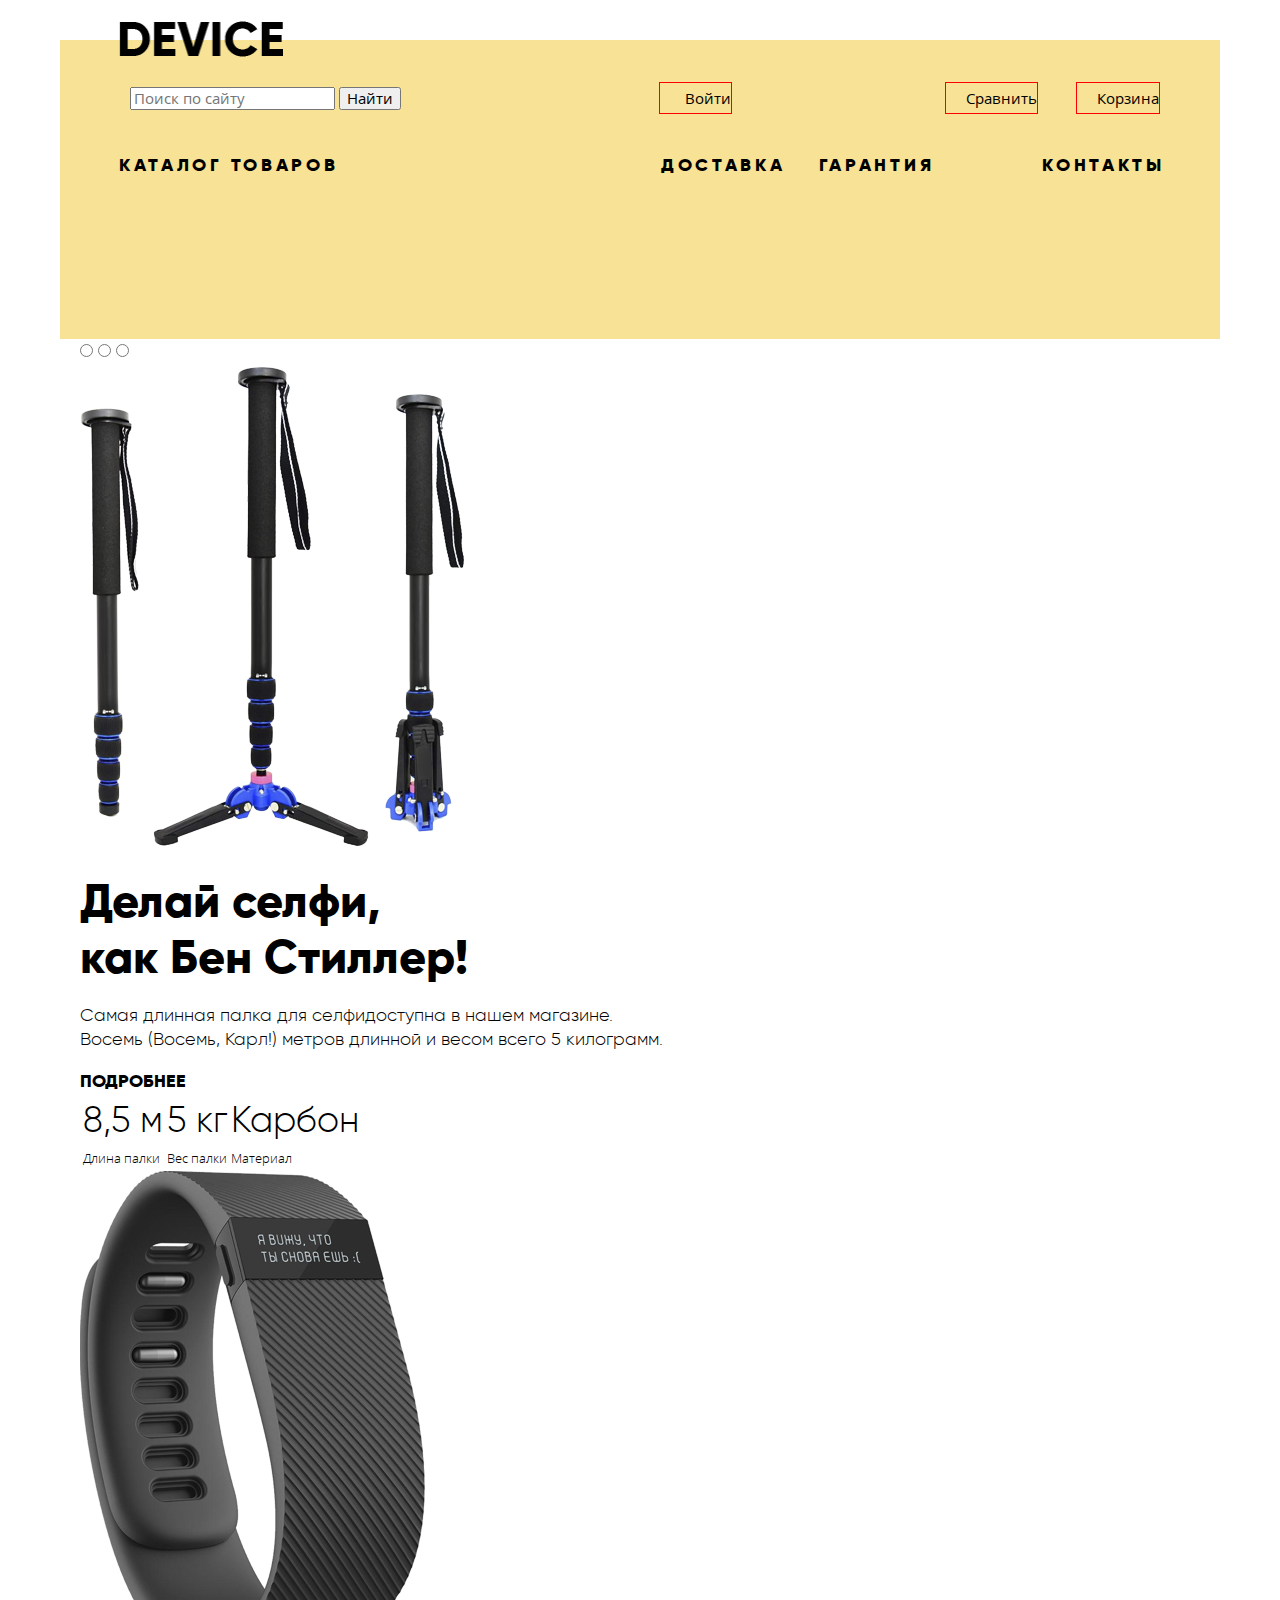
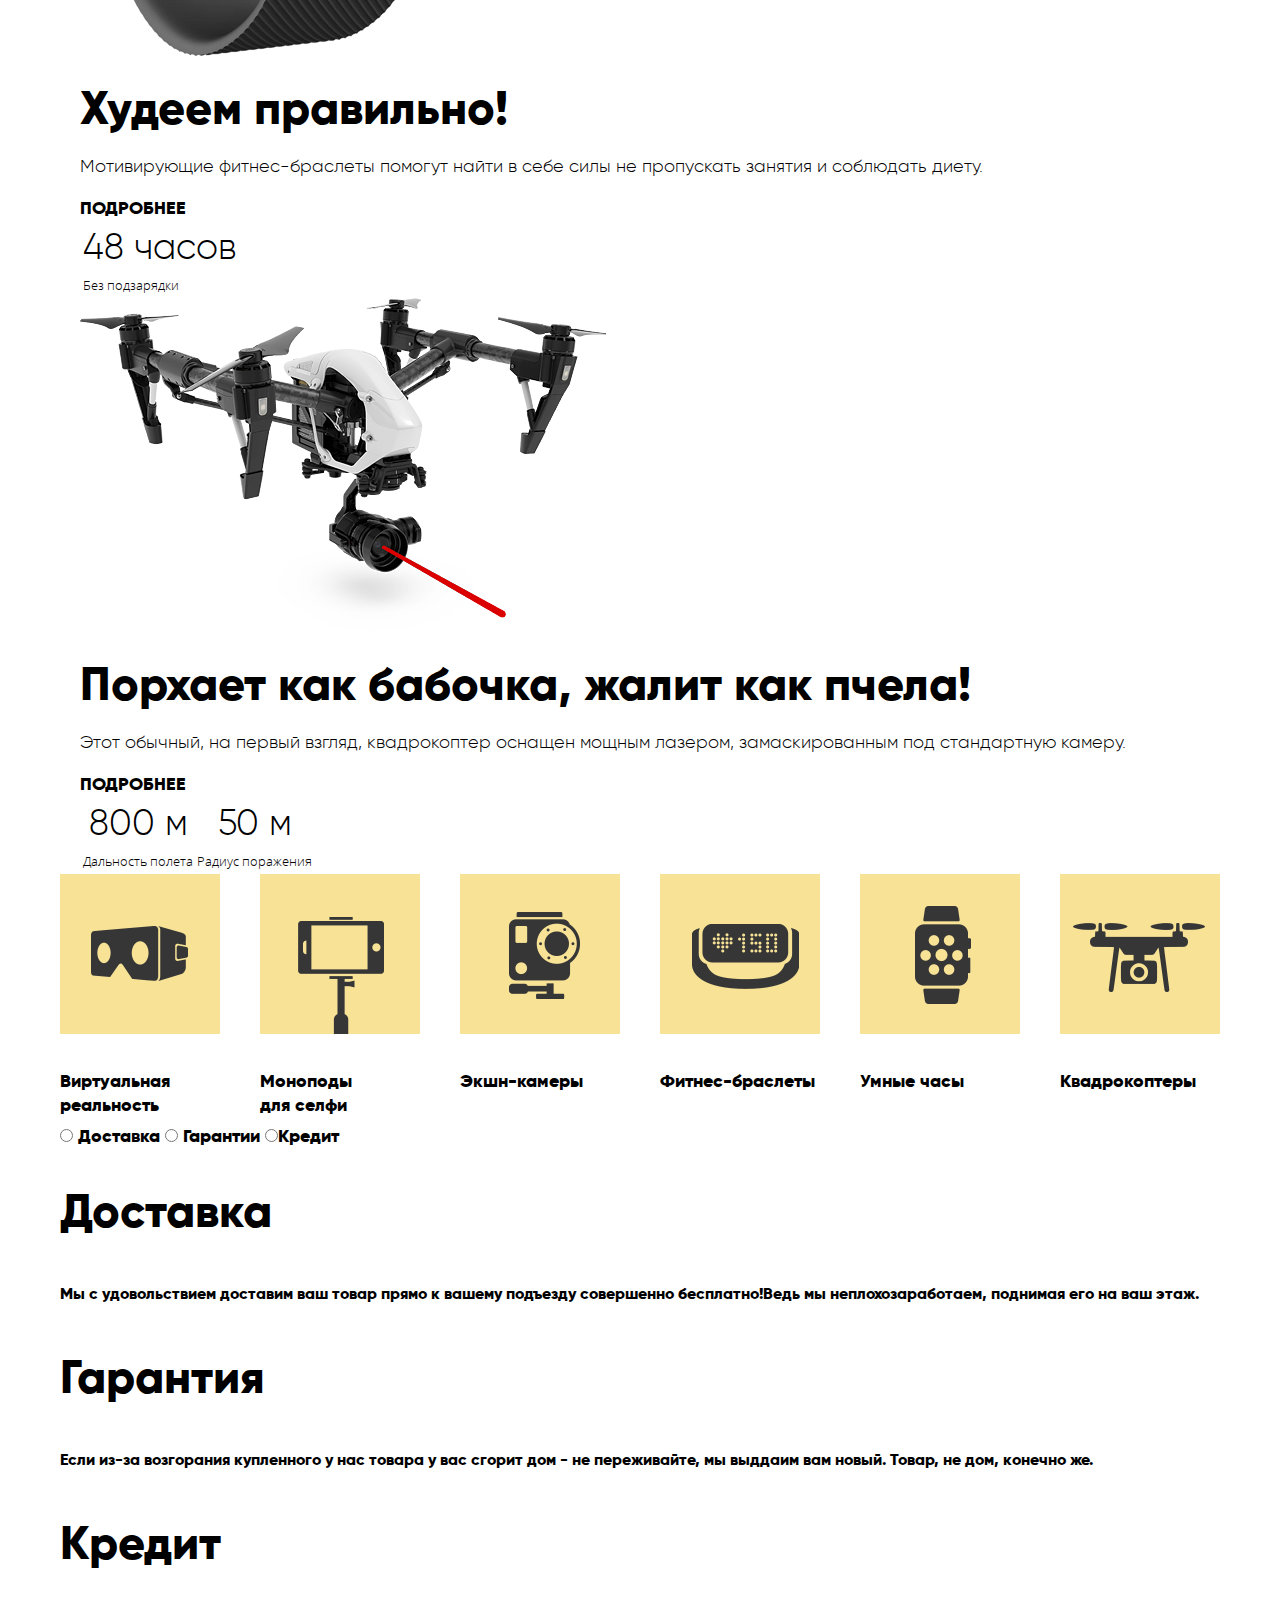
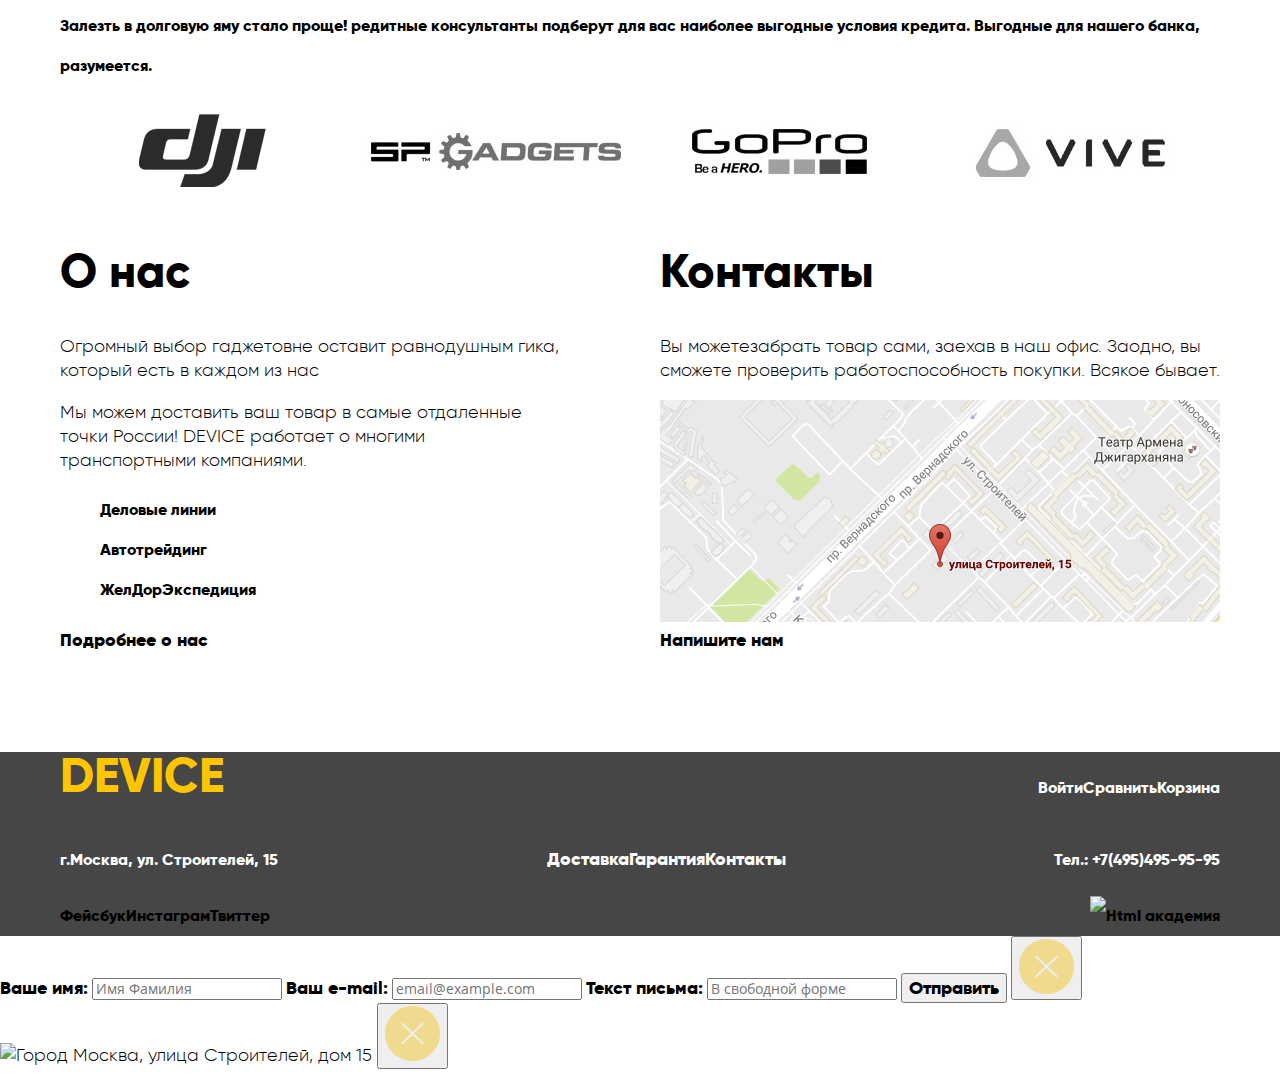
==== commit cb383408: "Иконки под слайдером готовы полностью" ====
--- a/index.html
+++ b/index.html
@@ -26,9 +26,9 @@
       </div>
 <!-- Кнопка "войти" -->
       <ul class="main-header-main-navigation-login first-page">
-          <li class="login-link"><a href="#">Войти</a></li>
-          <li><a href="#">Сравнить</a></li>
-          <li><a href="#">Корзина</a></li>
+          <li class="navigation-login-1 login-link"><a href="#">Войти</a></li>
+          <li class="navigation-login-2"><a href="#">Сравнить</a></li>
+          <li class="navigation-login-3"><a href="#">Корзина</a></li>
         </ul>
 <!-- Главная навигация -->
         <ul class="main-header-main-navigation-list">
@@ -134,32 +134,49 @@
         <h2 class="visually-hidden">Категории товаров</h2>
         <ul class="main-field-catalog-items-list">
             <li>
-              <div class="items-list"></div>
+              <div class="items-list">
+                  <img class="item-1" src="img/popular-1.png" alt="Очки виртуальной реальности">
+              </div>
                 <a href="#">
                   Виртуальная реальность</a>
               </li>
-              <li>
-                <div class="items-list"></div>
+
+              <li>
+                  <div class="items-list">
+                      <img class="item-2" src="img/popular-2.png" alt="Селфи-палка">
+                  </div>
                   <a href="#">
-                    Моноподы для селфи</a>
-              </li>
-              <li>
-                <div class="items-list"></div>
+                    Моноподы<br>для селфи</a>
+              </li>
+
+              <li>
+                  <div class="items-list">
+                      <img class="item-3" src="img/popular-3.png" alt="Экшн камера">
+                  </div>
                     <a href="#">
                       Экшн-камеры</a>
               </li>
-              <li>
-                <div class="items-list"></div>
+
+              <li>
+                  <div class="items-list">
+                      <img class="item-4" src="img/popular-4.png" alt="Фитнес-браслет">
+                  </div>
                 <a href="#">
                   Фитнес-браслеты</a>
               </li>
-              <li>
-                <div class="items-list"></div>
+
+              <li>
+                  <div class="items-list">
+                      <img class="item-5" src="img/popular-5.png" alt="Умные часы">
+                  </div>
                   <a href="#">
                     Умные часы</a>
                </li>
-              <li>
-                <div class="items-list"></div>
+
+              <li>
+                  <div class="items-list">
+                      <img class="item-6" src="img/popular-6.png" alt="Квадрокоптер">
+                  </div>
                 <a href="#">
                   Квадрокоптеры</a>
               </li>
--- a/css/main.css
+++ b/css/main.css
@@ -96,7 +96,7 @@
 }
 .main-header-main-navigation-login{
     display: flex;
-    margin-left: 600px;
+    margin-left: 560px;
     justify-content: space-between;
     margin-top: -30px;
     font-family: "Open Sans", sans-serif;
@@ -105,11 +105,9 @@
 }
 .main-header-main-navigation-list{
     display: flex;
-    /* position: relative; */
     padding: 0;
     margin-left: 59px;
     margin-top: 40px;
-    /* justify-content: space-between; */
     text-transform: uppercase;  
     font-weight: bold;
     letter-spacing: 3.7px;    
@@ -123,8 +121,6 @@
 }
 .main-catalog-flexitem3{
     margin-right: 108px;
-}
-.main-catalog-flexitem4{
 }
 .yellow-brick{
     display: none;
@@ -263,6 +259,21 @@
 .main-header-main-navigation-login.first-page li{
     outline: 1px solid red;
 }
+.navigation-login-1{
+    flex-basis: 74px;
+    text-align: end;
+    margin-right: 215px;
+}
+.navigation-login-2{
+    flex-basis: 96px;
+    text-align: end;
+    margin-right: 40px;
+}
+.navigation-login-3{
+    flex-basis: 86px;
+    text-align: end;
+    margin-right: 61px;
+}
 
                               /* Каталожные иконки под слайдером */
 .main-field-catalog-items{
@@ -278,12 +289,83 @@
 .main-field-catalog-items-list li{
     height: 250px;
     flex-basis: 160px;
-    outline: 1px solid red;
+
 }
 .items-list{
-    outline: 1px solid blue;
-    height: 200px;
+
+    height: 160px;
     width: 160px;
+    margin-bottom: 35px;
+    background-color: #f7e296;
+}
+.item-1{
+    width: 97px;
+    height: 55px;
+    position: relative;
+    top: 52px;
+    left: 31px;
+}
+.item-2{
+    width: 86px;
+    height: 117px;
+    position: relative;
+    top: 43px;
+    left: 38px;
+}
+.item-3{
+    width: 71px;
+    height: 87px;
+    position: relative;
+    top: 38px;
+    left: 49px;
+}
+.item-4{
+    width: 107px;
+    height: 65px;
+    position: relative;
+    top: 50px;
+    left: 32px;
+}
+.item-5{
+    width: 56px;
+    height: 98px;
+    position: relative;
+    top: 32px;
+    left: 55px;
+}
+.item-6{
+    width: 132px;
+    height: 69px;
+    position: relative;
+    top: 49px;
+    left: 13px;
+}
+.items-list:hover{
+    background-color: #f0c52e;
+}
+.main-field-catalog-items-list li:nth-child(1) .items-list:active> .item-1,
+.main-field-catalog-items-list li:nth-child(1):active > a{
+    opacity: 0.3;
+}
+.main-field-catalog-items-list li:nth-child(2) .items-list:active> .item-2,
+.main-field-catalog-items-list li:nth-child(2):active > a{
+    opacity: 0.3;
+}
+.main-field-catalog-items-list li:nth-child(3) .items-list:active> .item-3,
+.main-field-catalog-items-list li:nth-child(3):active > a{
+    opacity: 0.3;
+}
+.main-field-catalog-items-list li:nth-child(4) .items-list:active> .item-4,
+.main-field-catalog-items-list li:nth-child(4):active > a{
+    opacity: 0.3;
+}
+.main-field-catalog-items-list li:nth-child(5) .items-list:active> .item-5,
+.main-field-catalog-items-list li:nth-child(5):active > a{
+    opacity: 0.3;
+}
+.main-field-catalog-items-list li:nth-child(6) .items-list:active> .item-6,
+.main-field-catalog-items-list li:nth-child(6):active > a{
+    opacity: 0.3;
 }
                                     /* Партнеры */
 
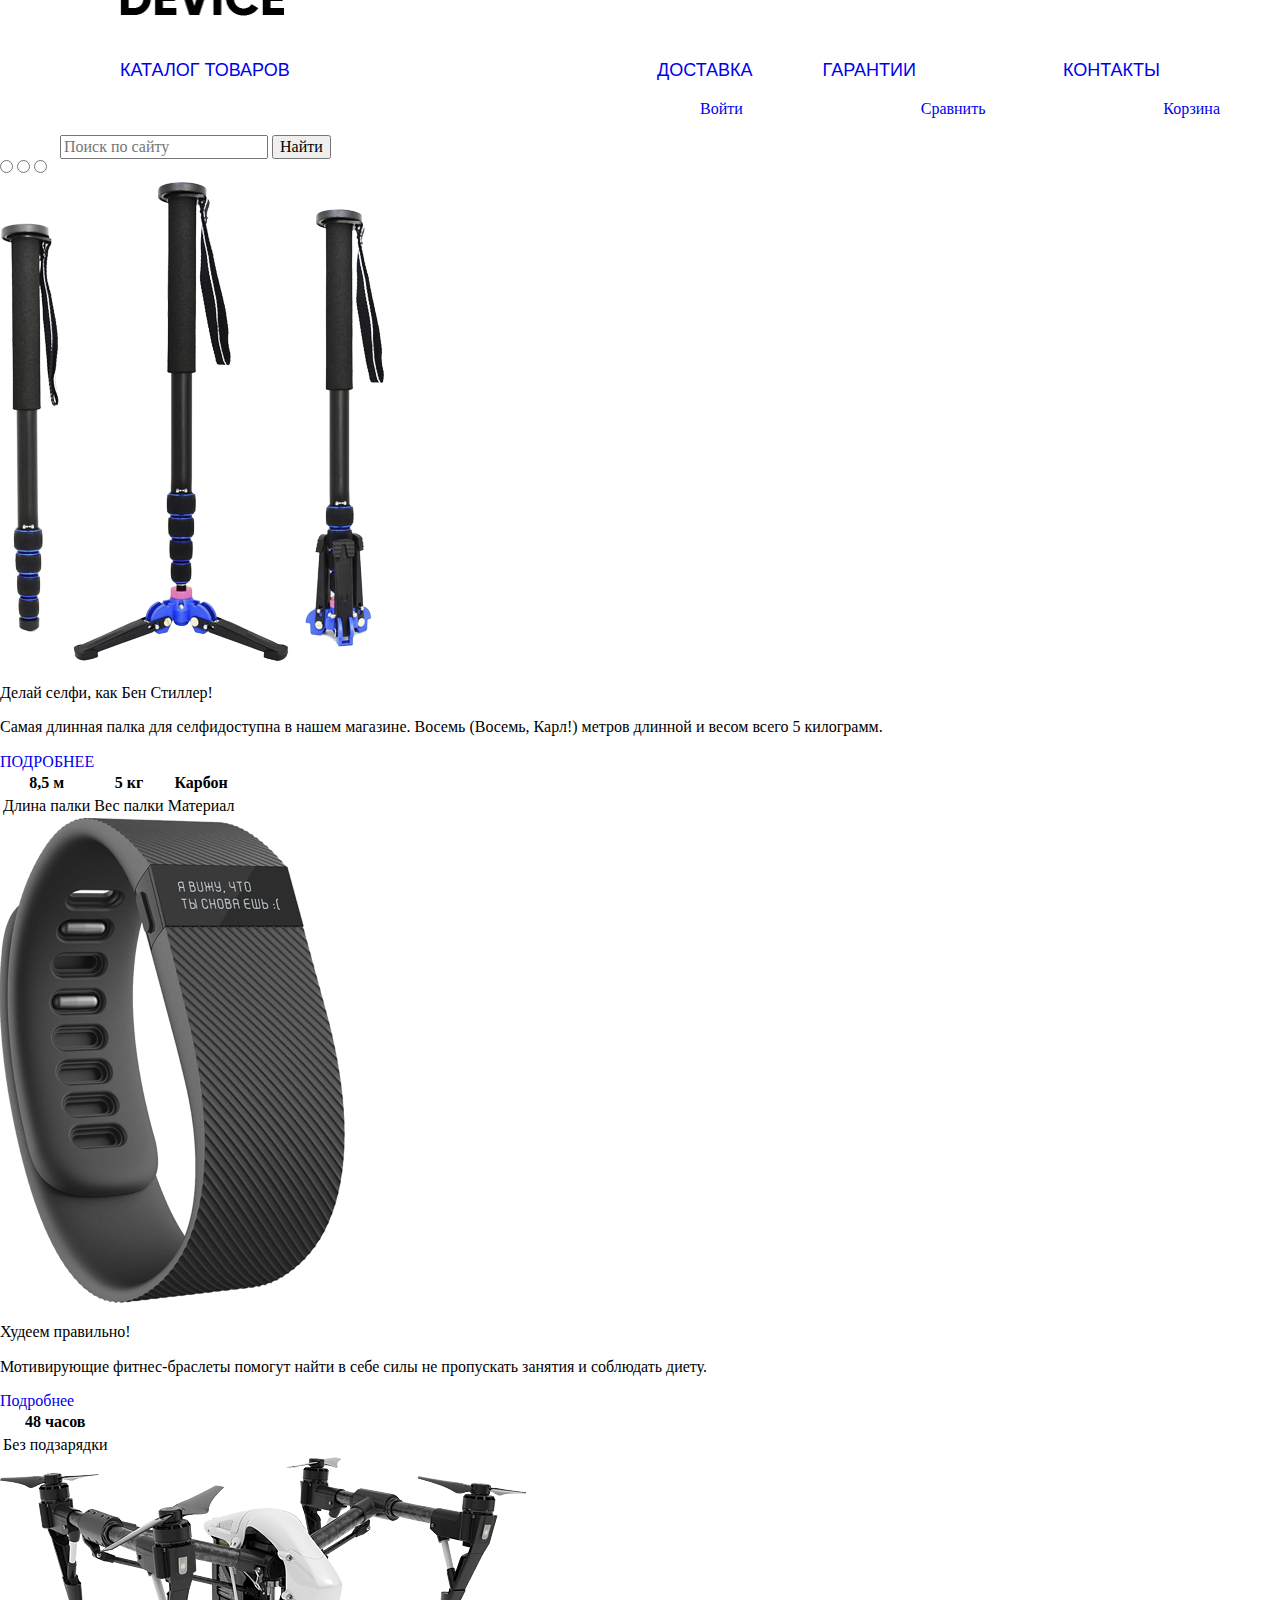
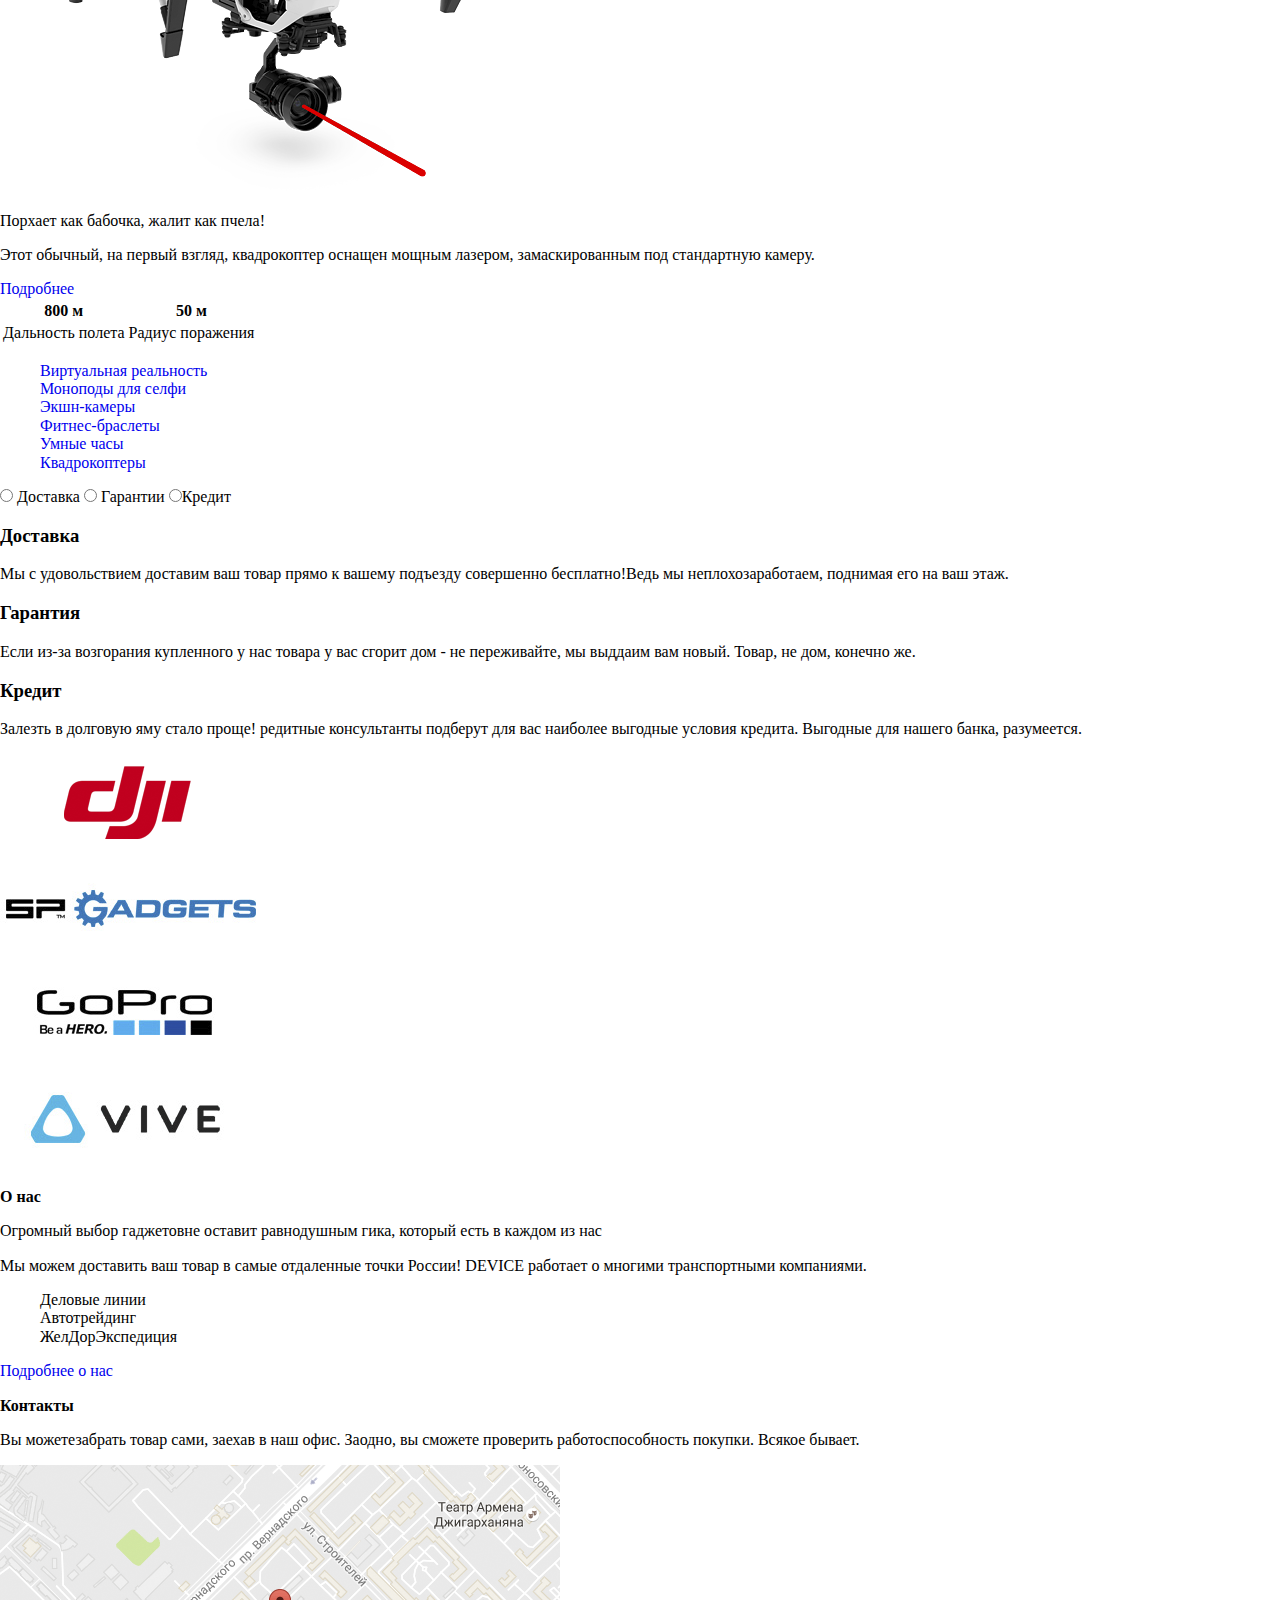
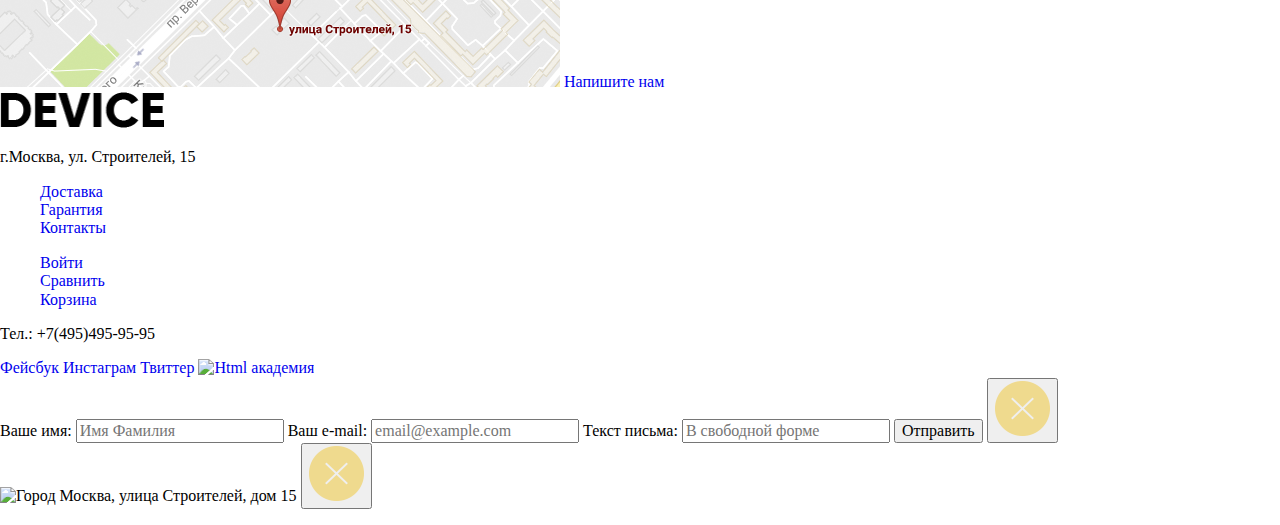
==== commit 10233254: "Ненужная херь" ====
--- a/index.html
+++ b/index.html
@@ -9,31 +9,16 @@
   <body>
     <h1 class="visually-hidden">Device - интернет-магазин крутых гаджетов и смежной продукции</h1>
 <!-- Хэдер -->
-    <header class="main-header container">
+    <header class="main-header, container">
       
       <nav class="main-header-main-navigation">
 <!-- Logo -->
-        <a class="main-header-main-navigation-logo" href="index.html">
+        <a class="main-header-main-navigation-logo" href="#">
           <img src="img/logo.png" width="164" height="36" alt="Логотип «Device»">
         </a>
-<!-- Поиск -->
-        <div class="search-form">
-      <form method="get" action="http://echo.htmlacademy.ru">
-        <label class="visually-hidden" for="search">Поиск по сайту</label>
-        <input type="search" id="search" placeholder="Поиск по сайту">
-        <button type="submit">Найти</button>
-      </form>
-      </div>
-<!-- Кнопка "войти" -->
-      <ul class="main-header-main-navigation-login first-page">
-          <li class="navigation-login-1 login-link"><a href="#">Войти</a></li>
-          <li class="navigation-login-2"><a href="#">Сравнить</a></li>
-          <li class="navigation-login-3"><a href="#">Корзина</a></li>
-        </ul>
 <!-- Главная навигация -->
         <ul class="main-header-main-navigation-list">
-          <li class="main-catalog-flexitem1"><a href="catalog.html">Каталог товаров</a>
-            <div class="yellow-brick container">
+          <li class="main-catalog-flexitem1"><a href="#">Каталог товаров</a>
             <ul class="main-catalog">
                 <li>
                   <a href="#">Виртуальная реальность</a>
@@ -54,31 +39,40 @@
                   <a href="#">Экшн-камеры</a>
                 </li>
               </ul>
-              </div>
             </li>
           <li class="main-catalog-flexitem2"><a href="#">Доставка</a></li>
-          <li class="main-catalog-flexitem3"><a href="#">Гарантия</a></li>
+          <li class="main-catalog-flexitem3"><a href="#">Гарантии</a></li>
           <li class="main-catalog-flexitem4"><a href="#">Контакты</a></li>
         </ul>
+<!-- Кнопка "войти" -->
+        <ul class="main-header-main-navigation-login">
+          <li class="login-link"><a href="#">Войти</a></li>
+          <li><a href="#">Сравнить</a></li>
+          <li><a href="#">Корзина</a></li>
+        </ul>
+<!-- Поиск -->
+      <form method="get" action="http://echo.htmlacademy.ru">
+         <label class="visually-hidden" for="search">Поиск по сайту</label>
+         <input type="search" id="search" placeholder="Поиск по сайту">
+         <button type="submit">Найти</button>
+       </form>
       </nav>
     </header>
 
-    <main class="main-field container">
-      <div class="yellow-brick"></div>
+    <main class="main-field">
 <!-- Слайдер -->
-      <section class="main-field-slider container">
+      <section class="main-field-slider">
           <h2 class="visually-hidden">Популярные товары</h2>
           <input name="slider-1-radio" type="radio">
           <input name="slider-2-radio" type="radio">
           <input name="slider-3-radio" type="radio">
 <!-- Слайдер 1 -->
         <div class="main-field-slider-1">
-            <img class="slider-img-1" src="img/slider-1.png" width="384" height="486" alt="Длинная селфи-палка">
-            <div class="slider-1-text">
-            <p><span class="slider-head">Делай селфи,<br> как Бен Стиллер!</span></p>
-            <p><span class="slider-main-text">Самая длинная палка для селфидоступна в нашем магазине.<br>Восемь (Восемь, Карл!) метров длинной и весом всего 5 килограмм.</span></p>
-            <a href="#"><span class="slider-more">ПОДРОБНЕЕ</span></a>
-            <table class="spec">
+            <img src="img/slider-1.png" width="384" height="486" alt="Длинная селфи-палка">
+            <p>Делай селфи, как Бен Стиллер!</p>
+            <p>Самая длинная палка для селфидоступна в нашем магазине. Восемь (Восемь, Карл!) метров длинной и весом всего 5 килограмм.</p>
+            <a href="#">ПОДРОБНЕЕ</a>
+            <table>
              <tr>
                 <th>8,5 м</th>
                 <th>5 кг</th>
@@ -90,16 +84,14 @@
                <td>Материал</td>
              </tr>
             </table>
-            </div>
         </div>
 <!-- Слайдер 2 -->
         <div class="main-field-slider-2">
             <img src="img/slider-2.png" width="345" height="485" alt="Фитнес-браслет">
-            <div class="slider-2-text">
-            <p><span class="slider-head">Худеем правильно!</span></p>
-            <p><span class="slider-main-text">Мотивирующие фитнес-браслеты помогут найти в себе силы не пропускать занятия и соблюдать диету.</span></p>
-            <a href="#"><span class="slider-more">ПОДРОБНЕЕ</span></a>
-            <table class="spec">
+            <p>Худеем правильно!</p>
+            <p>Мотивирующие фитнес-браслеты помогут найти в себе силы не пропускать занятия и соблюдать диету.</p>
+            <a href="#">Подробнее</a>
+            <table>
                 <tr>
                    <th>48 часов</th>
                 </tr>
@@ -107,16 +99,14 @@
                   <td>Без подзарядки</td>
                 </tr>
                </table>
-               </div>
         </div>
 <!-- Слайдер 3 -->
         <div class="main-field-slider-3">
             <img src="img/slider-3.png" width="526" height="334" alt="Крутой квадрокоптер">
-            <div class="slider-3-text">
-            <p><span class="slider-head">Порхает как бабочка, жалит как пчела!</span></p>
-            <p><span class="slider-main-text">Этот обычный, на первый взгляд, квадрокоптер оснащен мощным лазером, замаскированным под стандартную камеру.</span></p>
-            <a href="#"><span class="slider-more">ПОДРОБНЕЕ</span></a>
-            <table class="spec">
+            <p>Порхает как бабочка, жалит как пчела!</p>
+            <p>Этот обычный, на первый взгляд, квадрокоптер оснащен мощным лазером, замаскированным под стандартную камеру.</p>
+            <a href="#">Подробнее</a>
+            <table>
                 <tr>
                    <th>800 м</th>
                    <th>50 м</th>
@@ -126,57 +116,33 @@
                   <td>Радиус поражения</td>
                 </tr>
                </table>
-               </div>
         </div>
       </section>
 <!-- Каталожные иконки под слайдером -->
-      <section class="main-field-catalog-items container">
+      <section class="main-field-catalog-items">
         <h2 class="visually-hidden">Категории товаров</h2>
         <ul class="main-field-catalog-items-list">
             <li>
-              <div class="items-list">
-                  <img class="item-1" src="img/popular-1.png" alt="Очки виртуальной реальности">
-              </div>
                 <a href="#">
                   Виртуальная реальность</a>
               </li>
-
-              <li>
-                  <div class="items-list">
-                      <img class="item-2" src="img/popular-2.png" alt="Селфи-палка">
-                  </div>
+              <li>
                   <a href="#">
-                    Моноподы<br>для селфи</a>
-              </li>
-
-              <li>
-                  <div class="items-list">
-                      <img class="item-3" src="img/popular-3.png" alt="Экшн камера">
-                  </div>
+                    Моноподы для селфи</a>
+              </li>
+              <li>
                     <a href="#">
                       Экшн-камеры</a>
               </li>
-
-              <li>
-                  <div class="items-list">
-                      <img class="item-4" src="img/popular-4.png" alt="Фитнес-браслет">
-                  </div>
+              <li>
                 <a href="#">
                   Фитнес-браслеты</a>
               </li>
-
-              <li>
-                  <div class="items-list">
-                      <img class="item-5" src="img/popular-5.png" alt="Умные часы">
-                  </div>
+              <li>
                   <a href="#">
                     Умные часы</a>
                </li>
-
-              <li>
-                  <div class="items-list">
-                      <img class="item-6" src="img/popular-6.png" alt="Квадрокоптер">
-                  </div>
+              <li>
                 <a href="#">
                   Квадрокоптеры</a>
               </li>
@@ -189,15 +155,15 @@
           <input name="services-2-radio" type="radio" id="guarantees"> <label for="guarantees">Гарантии</label>
           <input name="services-3-radio" type="radio" id="credit" ><label for="credit">Кредит</label>
           <section class="main-field--services-1">
-              <h2>Доставка</h2>
+              <h3>Доставка</h3>
               <p>Мы с удовольствием доставим ваш товар прямо к вашему подъезду совершенно бесплатно!Ведь мы неплохозаработаем, поднимая его на ваш этаж.</p>
           </section>
           <section class="main-field--services-2">
-              <h2>Гарантия</h2>
+              <h3>Гарантия</h3>
               <p>Если из-за возгорания купленного у нас товара у вас сгорит дом - не переживайте, мы выддаим вам новый. Товар, не дом, конечно же.</p>
           </section>
           <section class="main-field--services-3">
-              <h2>Кредит</h2>
+              <h3>Кредит</h3>
               <p>Залезть в долговую яму стало проще! редитные консультанты подберут для вас наиболее выгодные условия кредита. Выгодные для нашего банка, разумеется.</p>
           </section>
       </section>
@@ -218,9 +184,9 @@
         </div>
       </section>
 <!-- О нас -->
-  <div class="about-us-contacts">
       <section class="main-field-info">
-        <h2>О нас</h2>
+        <h2 class="visually-hidden">О нас</h2>
+        <p><b>О нас</b></p>
         <p>Огромный выбор гаджетовне оставит равнодушным гика, который есть в каждом из нас</p>
         <p>Мы можем доставить ваш товар в самые отдаленные точки России! DEVICE работает о многими транспортными компаниями.</p>
         <ul>
@@ -232,41 +198,33 @@
       </section>
 <!-- Контакты -->
       <section class="main-field-contacts">
-        <h2>Контакты</h2>
+        <h2 class="visually-hidden">Контакты</h2>
+        <p><b>Контакты</b></p>
         <p>Вы можетезабрать товар сами, заехав в наш офис. Заодно, вы сможете проверить работоспособность покупки. Всякое бывает.</p>
         <img src="img/map.png" width="560" height="222" alt="Город Москва, улица Строителей, дом 15">
         <a href="#">Напишите нам</a>
       </section>
-      </div>
     </main>
 <!-- Футер -->
-<footer class="page-footer">
-  <div class="first-row container">
-    <a class="device-logo" href="#">Device</a>
-    <ul class="page-footer-navigation">
-        <li><a href="#">Войти</a></li>
-        <li><a href="#">Сравнить</a></li>
-        <li><a href="#">Корзина</a></li>
-    </ul>
-    </div>
-    <div class="second-row container">
-    <p>г.Москва, ул. Строителей, 15</p>
-    <div class="page-footer-services">
-        <a href="#">Доставка</a>
-        <a href="#">Гарантия</a>
-        <a href="#">Контакты</a>
-      </div>
-      <p>Тел.: +7(495)495-95-95</p>
-    </div>
-    <div class="third-row container">
-      <div class="page-footer-social">
-      <a href="#">Фейсбук</a>
-      <a href="#">Инстаграм</a>
-      <a href="#">Твиттер</a>
-      </div>
-      <a class="html-academy" href="https://htmlacademy.ru/"><img src="img/html-academy-logo.png" alt="Html академия"></a>
-      </div>
-    </footer>
+    <footer class="page-footer">
+      <a href="#"><img src="img/logo.png" width="164" height="36" alt="Логотип Device"></a>
+      <p>г.Москва, ул. Строителей, 15</p>
+      <ul class="page-footer-services">
+          <li><a href="#">Доставка</a></li>
+          <li><a href="#">Гарантия</a></li>
+          <li><a href="#">Контакты</a></li>
+      </ul>
+        <ul class="pafe-footer-navigation">
+          <li><a href="#">Войти</a></li>
+          <li><a href="#">Сравнить</a></li>
+          <li><a href="#">Корзина</a></li>
+        </ul>
+        <p>Тел.: +7(495)495-95-95</p>
+        <a href="#">Фейсбук</a>
+        <a href="#">Инстаграм</a>
+        <a href="#">Твиттер</a>
+        <a href="https://htmlacademy.ru/"><img src="img/html-academy-logo.png" alt="Html академия"></a>
+      </footer>
 <!-- Попапы -->
       <div class="write-us-popup">
         <h2 class="visually-hidden">Напишите нам</h2>
@@ -281,7 +239,7 @@
           <label for="content">Текст письма:</label>
           <input type="text" name="Content" id="content" placeholder="В свободной форме">
           
-          <input type="submit" value="Отправить" class="send">
+          <input type="submit" value="Отправить">
           <button type="button" name="close-write-us"><img src="img/modal-close.png" alt="Закрыть форму"></button>
         </form> 
       </div>
@@ -290,6 +248,6 @@
           <img src="img/full-map.png" alt="Город Москва, улица Строителей, дом 15">
           <button type="button" name="close-map"><img src="img/modal-close.png" alt="Закрыть карту"></button>
       </div>
-    </body>
+  </body>
 
 </html>--- a/css/main.css
+++ b/css/main.css
@@ -1,59 +1,9 @@
-@font-face {
-    font-family: "Open Sans";
-    src: local("OpenSans-Regular"),
-    local("OpenSans Regular"),
-    local("Open Sans Regular"),
-    url("../fonts/opensans.woff2") format("woff2"),
-    url("../fonts/opensans.woff") format("woff");
-    font-weight: 400;
-}
-  
-@font-face {
-    font-family: "Open Sans";
-    src: local("OpenSans-Light"),
-    local("OpenSans Light"),
-    local("Open Sans Light"),
-    url("../fonts/opensanslight.woff2") format("woff2"),
-    url("../fonts/opensanslight.woff") format("woff");
-    font-weight: 300;
-}
-  
-@font-face {
-    font-family: "Gilroy";
-    src: local("Gilroy Light"),
-    local("Gilroy-Light"),
-    url("../fonts/gilroylight.woff2") format("woff2"),
-    url("../fonts/gilroylight.woff") format("woff");
-    font-weight: 300;
-}
-  
-@font-face {
-    font-family: "Gilroy";
-    src: local("Gilroy Extrabold"),
-    local("Gilroy-Extrabold"),
-    url("../fonts/gilroyextrabold.woff2") format("woff2"),
-    url("../fonts/gilroyextrabold.woff") format("woff");
-    font-weight: 800;
-}
-
-                        /* =============ОБЩИЕ СТИЛИ============= */
-
-body{
-    font-size: 18px;
-    line-height: 24px;
-    font-family: "Gilroy", "Tahoma", sans-serif;
-}
 a {
     text-decoration: none;
-    color: black;
-
 }
 ul {
     list-style: none;
 }
-
-                                /* Вспомогательные классы */
-                                
 .visually-hidden {
     position: absolute;
     clip: rect(0 0 0 0);
@@ -62,17 +12,14 @@
     margin: -1px;
 }
 .container { 
-    display: block;
     margin: 0 auto; 
     width: 1160px; 
     padding: 0 20px; 
-}
-
-                                        /* Хэдер */
-
+} 
 .main-header{
     background-color: #f7e296;
-    height: 299px;
+    width: 100%;
+    height: 317px;
     margin-top: 40px;
     padding: 0;
 }
@@ -82,422 +29,45 @@
 .main-header-main-navigation-logo{
     display: block;
     position: relative;
-    top: -19px;
-    left: 59px;
+    top: -20px;
+    left: 60px;
     width: 165px;
 }
-.search-form{
-    margin-left: 70px;
-    margin-top: 1px;
-    padding: 0;
-    font-family: "Open Sans", sans-serif;
-    font-size: 15px;
-    line-height: 30px;
+.main-header-main-navigation-list{
+    display: flex;
+    position: relative;
+    margin-left: 20px;
+    justify-content: space-between;
+    font-size: 18px;
+    line-height: 24px;
+    font-family: "Gilroy ExtraBold", sans-serif;
+    text-transform: uppercase;
+}
+.main-catalog-flexitem1{
+    margin-right: 295px;
+    width: 210px;
+}
+.main-catalog-flexitem2{
+    margin-right: 38px;
+}
+.main-catalog-flexitem3{
+    margin-right: 115px;
+}
+.main-catalog-flexitem4{
+    margin-right: 60px;
 }
 .main-header-main-navigation-login{
     display: flex;
-    margin-left: 560px;
+    margin-left: 600px;
     justify-content: space-between;
-    margin-top: -30px;
-    font-family: "Open Sans", sans-serif;
-    font-size: 15px;
-    line-height: 30px;
-}
-.main-header-main-navigation-list{
-    display: flex;
-    padding: 0;
-    margin-left: 59px;
-    margin-top: 40px;
-    text-transform: uppercase;  
-    font-weight: bold;
-    letter-spacing: 3.7px;    
-}
-.main-catalog-flexitem1{
-    flex-basis: 250px;
-    margin-right: 292px;
-}
-.main-catalog-flexitem2{
-    margin-right: 33px;
-}
-.main-catalog-flexitem3{
-    margin-right: 108px;
-}
-.yellow-brick{
-    display: none;
-    position: absolute;
-    padding-left: 29px;
-    margin-left: -59px;
-    width: 1110px;
-    height: 133px;
-    background-color: #ffc600;
-    z-index: 2;
-}
-.main-header-main-navigation-list >li:hover > .yellow-brick{
-    display: block;
 }
 .main-catalog{
-    display: flex;
-    flex-wrap: wrap;
-    margin-left: 30px;
-    /* width: 570px; */
-    height: 135px;
-    padding: 0;
-    font-family: "Open Sans", "Tahoma", sans-serif;
+    display: none;
+    font-family: "Myriad Pro", sans-serif;
     font-size: 15px;
-    line-height: 36px;
-    letter-spacing: 0;
     text-transform: none;
 }
-.main-catalog li:nth-child(1){
-    margin-right: 58px;
-}
-.main-catalog li:nth-child(2){
-    margin-right: 75px;
-}
-.main-catalog li:nth-child(4){
-    margin-right: 85px;
-}
 
-.main-catalog li:nth-child(6){
-    flex-basis: 400px;
-}
-
-                                        /* Шрифты */
-
-.main-field-catalog-items,
-.main-field-services label,
-.main-field-info a,
-.main-field-contacts a,
-.page-footer-services a,
-.write-us-popup label,
-.write-us-popup .send,
-.slider-more{
-    font-family: "Gilroy", "Tahoma", sans-serif;
-    font-size: 18px;
-    line-height: 24px;
-    font-weight: bold;
-}
-.main-field-services h2,
-.main-field-info h2,
-.main-field-contacts h2{
-    font-family: "Gilroy", "Tahoma", sans-serif;
-    font-size: 47px;
-    line-height: 48px;
-    font-weight: bold;
-}
-.main-field-services p,
-.page-footer,
-.main-field-info li{
-    font-family: "Gilroy", "Tahoma", sans-serif;
-    font-size: 16px;
-    line-height: 40px;
-    font-weight: bold;
-}
-.main-field-services p,
-.main-field-info p,
-.slider-main-text,
-.page-footer p,
-.main-field-contacts p,
-.page-footer-navigation-catalog a,
-.page-footer-navigation a,{
-    font-family: "Open Sans", "Tahoma", sans-serif;
-    font-size: 15px;
-    line-height: 30px;
-}
-
-                                        /* Футер */
-
-.page-footer{
-    color: #ffffff;
-    background-color: #464646;
-}
-.page-footer .device-logo{
-    font-family: "Gilroy", "Tahoma", sans-serif;
-    font-size: 48px;
-    line-height: 48px;
-    font-weight: bold;
-    text-transform: uppercase;
-    color: #ffc600;
-    
-}
-.page-footer-services a{
-    color: #ffffff;
-}
-.page-footer-navigation a{
-    color: #ffffff;
-}
-.first-row,
-.page-footer-navigation{
-    display: flex;
-    justify-content: space-between;
-}
- .second-row,
-.page-footer-services{
-    display: flex;
-    justify-content: space-between;
-    align-items: baseline;
-}
-.third-row,
-.page-footer-social{
-    display: flex;
-    justify-content: space-between;
-    align-items: baseline;
-}
-
-                                        /* Попапы */
-
-.write-us-popup{
-    font-family: "Open Sans", "Tahoma", sans-serif;
-    font-size: 14px;
-    line-height: 18px;
-}
-
-                        /* =============СТИЛИ ГЛАВНОЙ============= */
-
-                                         /* Хэдер */
-
-.main-header-main-navigation-login.first-page li{
-    outline: 1px solid red;
-}
-.navigation-login-1{
-    flex-basis: 74px;
-    text-align: end;
-    margin-right: 215px;
-}
-.navigation-login-2{
-    flex-basis: 96px;
-    text-align: end;
-    margin-right: 40px;
-}
-.navigation-login-3{
-    flex-basis: 86px;
-    text-align: end;
-    margin-right: 61px;
-}
-
-                              /* Каталожные иконки под слайдером */
-.main-field-catalog-items{
-    margin: 0;
-    padding: 0;
-}
-.main-field-catalog-items-list{
-    display: flex;
-    justify-content: space-between;
-    margin: 0;
-    padding: 0;
-}
-.main-field-catalog-items-list li{
-    height: 250px;
-    flex-basis: 160px;
-
-}
-.items-list{
-
-    height: 160px;
-    width: 160px;
-    margin-bottom: 35px;
-    background-color: #f7e296;
-}
-.item-1{
-    width: 97px;
-    height: 55px;
-    position: relative;
-    top: 52px;
-    left: 31px;
-}
-.item-2{
-    width: 86px;
-    height: 117px;
-    position: relative;
-    top: 43px;
-    left: 38px;
-}
-.item-3{
-    width: 71px;
-    height: 87px;
-    position: relative;
-    top: 38px;
-    left: 49px;
-}
-.item-4{
-    width: 107px;
-    height: 65px;
-    position: relative;
-    top: 50px;
-    left: 32px;
-}
-.item-5{
-    width: 56px;
-    height: 98px;
-    position: relative;
-    top: 32px;
-    left: 55px;
-}
-.item-6{
-    width: 132px;
-    height: 69px;
-    position: relative;
-    top: 49px;
-    left: 13px;
-}
-.items-list:hover{
-    background-color: #f0c52e;
-}
-.main-field-catalog-items-list li:nth-child(1) .items-list:active> .item-1,
-.main-field-catalog-items-list li:nth-child(1):active > a{
-    opacity: 0.3;
-}
-.main-field-catalog-items-list li:nth-child(2) .items-list:active> .item-2,
-.main-field-catalog-items-list li:nth-child(2):active > a{
-    opacity: 0.3;
-}
-.main-field-catalog-items-list li:nth-child(3) .items-list:active> .item-3,
-.main-field-catalog-items-list li:nth-child(3):active > a{
-    opacity: 0.3;
-}
-.main-field-catalog-items-list li:nth-child(4) .items-list:active> .item-4,
-.main-field-catalog-items-list li:nth-child(4):active > a{
-    opacity: 0.3;
-}
-.main-field-catalog-items-list li:nth-child(5) .items-list:active> .item-5,
-.main-field-catalog-items-list li:nth-child(5):active > a{
-    opacity: 0.3;
-}
-.main-field-catalog-items-list li:nth-child(6) .items-list:active> .item-6,
-.main-field-catalog-items-list li:nth-child(6):active > a{
-    opacity: 0.3;
-}
-                                    /* Партнеры */
-
- .main-field-partners{
-    display: flex;
-    justify-content: space-around;
-}
-.main-field-partners img{
-    filter: grayscale(100%);
-}
-.main-field-partners img:hover{
-    filter: grayscale(0%);
-}
-
-                             /* О нас и контакты внизу страницы */
-
-.about-us-contacts{
-    display: flex;
-    justify-content: space-between;
-    margin-bottom: 100px;
-}
-.main-field-info,
-.main-field-contacts{
-    flex-basis: 500px;
-}
-
-
-
-                                        /* Слайдеры */
-
-.slider-head{
-    font-family: "Gilroy", "Tahoma", sans-serif;
-    font-size: 47px;
-    line-height: 56px;
-    font-weight: bold;
-}
-.spec th{
-    font-family: "Gilroy", "Tahoma", sans-serif;
-    font-size: 36px;
-    line-height: 48px;
-    font-weight: 300;
-}
-.spec td{
-    font-family: "Open Sans", "Tahoma", sans-serif;
-    font-size: 13px;
-    line-height: 20px;
-    font-weight: 300;
-}
-
-                        /* =============СТИЛИ КАТАЛОГА============= */
-
-.way h2{
-    font-family: "Gilroy", "Tahoma", sans-serif;
-    font-size: 47px;
-    line-height: 48px;
-    font-weight: bold;
-}
-.way-list li{
-    font-family: "Open Sans", "Tahoma", sans-serif;
-    font-size: 14px;
-    line-height: 24px;
-    opacity: 0.3;
-}
-.sort h2{
-    font-family: "Gilroy", "Tahoma", sans-serif;
-    font-size: 16px;
-    line-height: 24px;
-    font-weight: bold;
-    letter-spacing: 2px;
-    text-transform: uppercase;
-}
-.sort-list li{
-    font-family: "Open Sans", "Tahoma", sans-serif;
-    font-size: 14px;
-    line-height: 18px;
-    opacity: 0.3;
-}
-.sort-list li:nth-child(1){
-    font-family: "Open Sans", "Tahoma", sans-serif;
-    font-size: 14px;
-    line-height: 18px;
-    opacity: 1;
-}
-.filter p{
-    font-family: "Gilroy", "Tahoma", sans-serif;
-    font-size: 16px;
-    line-height: 24px;
-    font-weight: bold;
-    letter-spacing: 2px;
-    text-transform: uppercase;
-}.filter legend{
-    font-family: "Gilroy", "Tahoma", sans-serif;
-    font-size: 18px;
-    line-height: 24px;
-    font-weight: bold;
-}
-.filter label{
-    font-family: "Open Sans", "Tahoma", sans-serif;
-    font-size: 14px;
-    line-height: 40px;
-}
-.send {
-    font-family: "Gilroy", "Tahoma", sans-serif;
-    font-size: 18px;
-    line-height: auto;
-    font-weight: bold;
-}
-.main-field-catalog a{
-    font-family: "Gilroy", "Tahoma", sans-serif;
-    font-size: 18px;
-    line-height: 24px;
-    font-weight: bold;
-}
-.main-field-catalog .price{
-    font-family: "Gilroy", "Tahoma", sans-serif;
-    font-size: 16px;
-    line-height: 24px;
-    color: #464646;
-}
-.page-navigation a{
-    font-family: "Gilroy", "Tahoma", sans-serif;
-    font-size: 16px;
-    line-height: 24px;
-    font-weight: bold;
-}
-.page-navigation a:nth-child(3),
-.page-navigation a:nth-child(4){
-    opacity: 0.3;
-}
-.page-footer-navigation-catalog a{
-    color: #ffffff;
-}
-.page-footer-navigation-catalog li:nth-child(2){
-    opacity: 0.3;
+.main-header-main-navigation-list >li:hover > .main-catalog{
+    display: block;
 }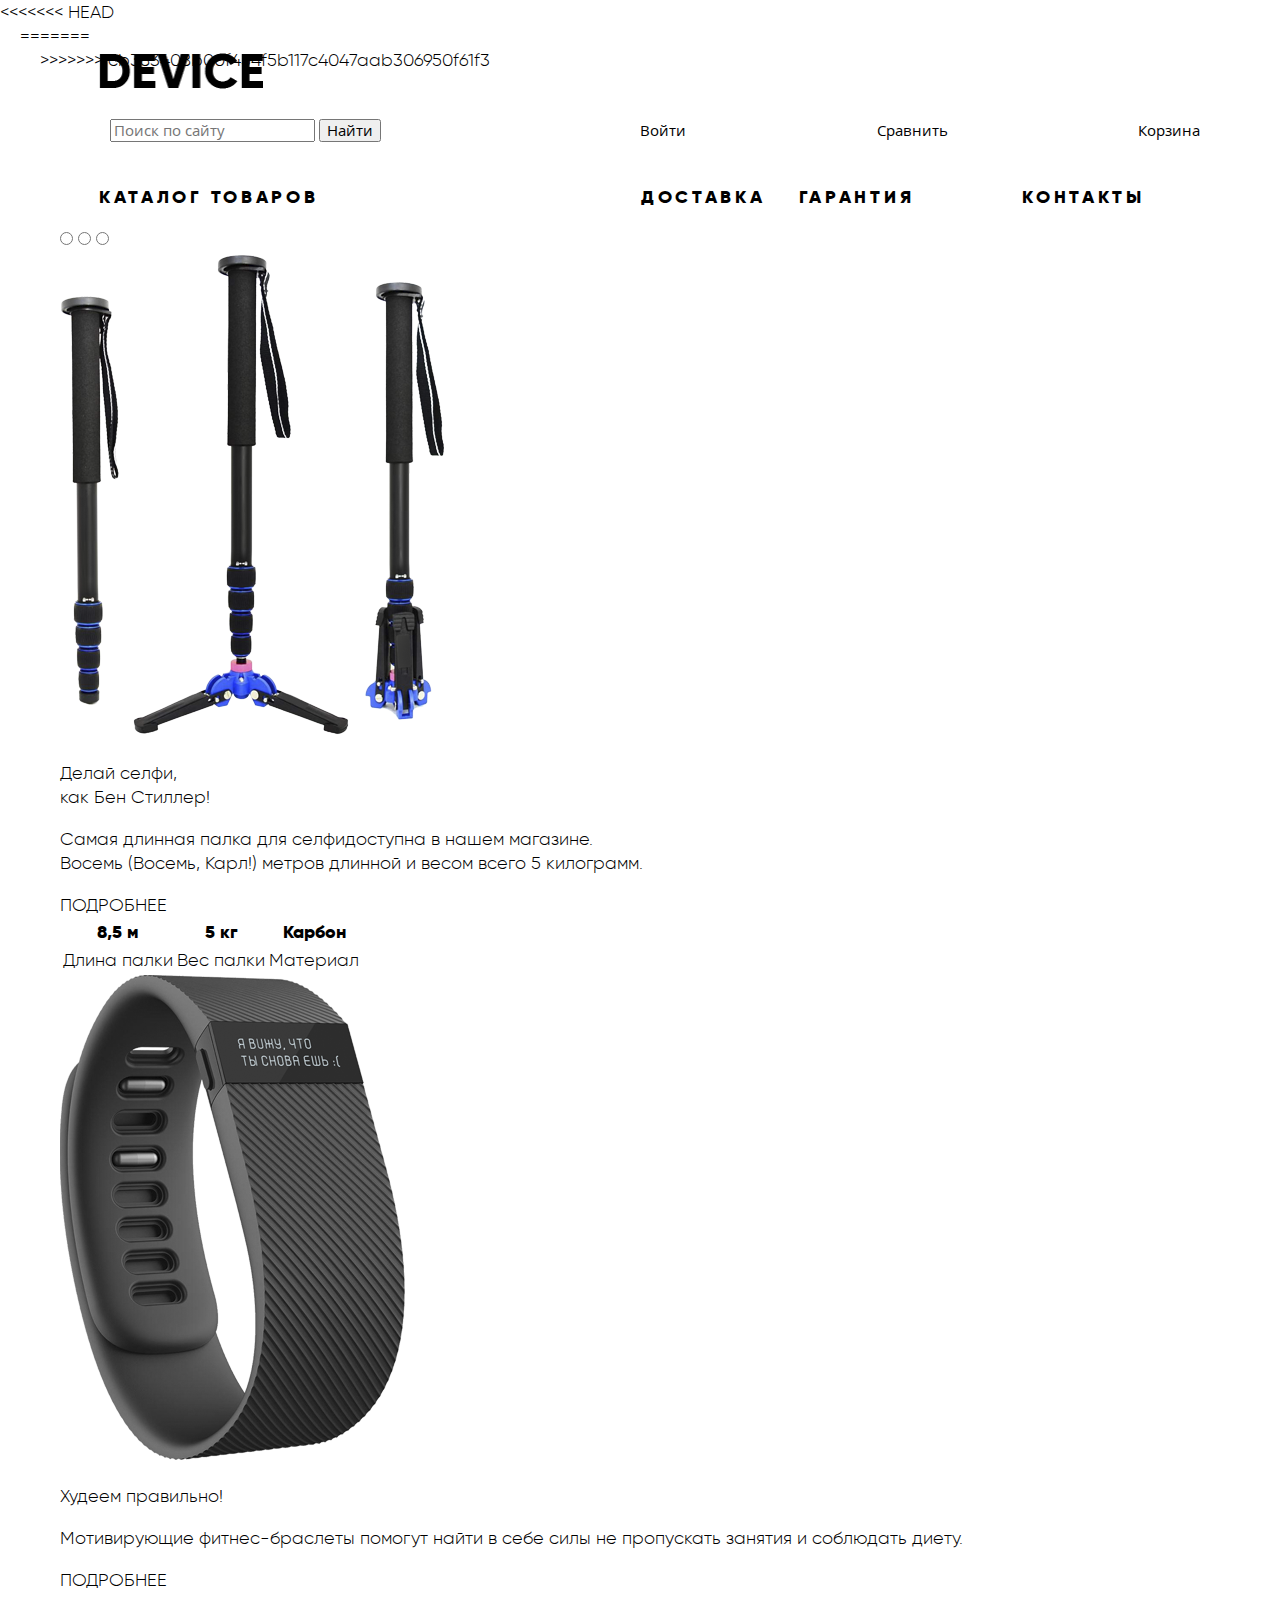
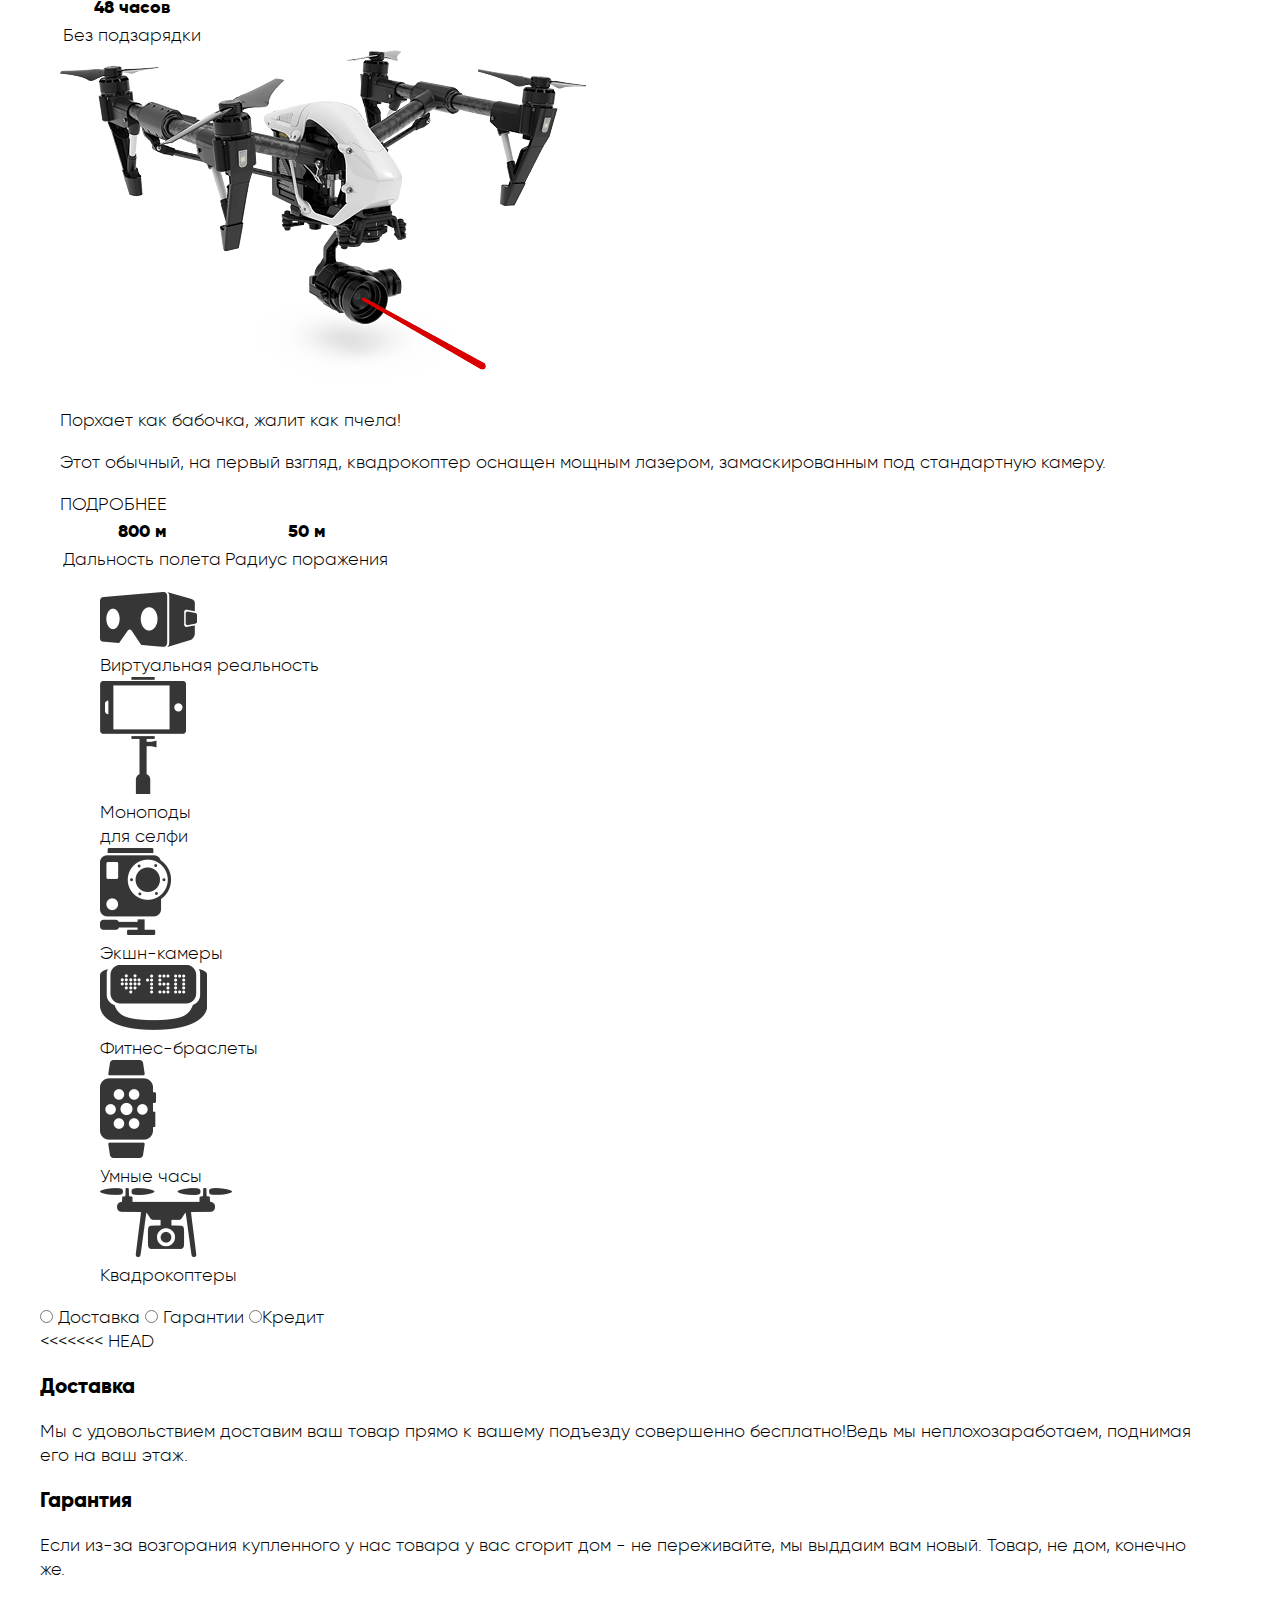
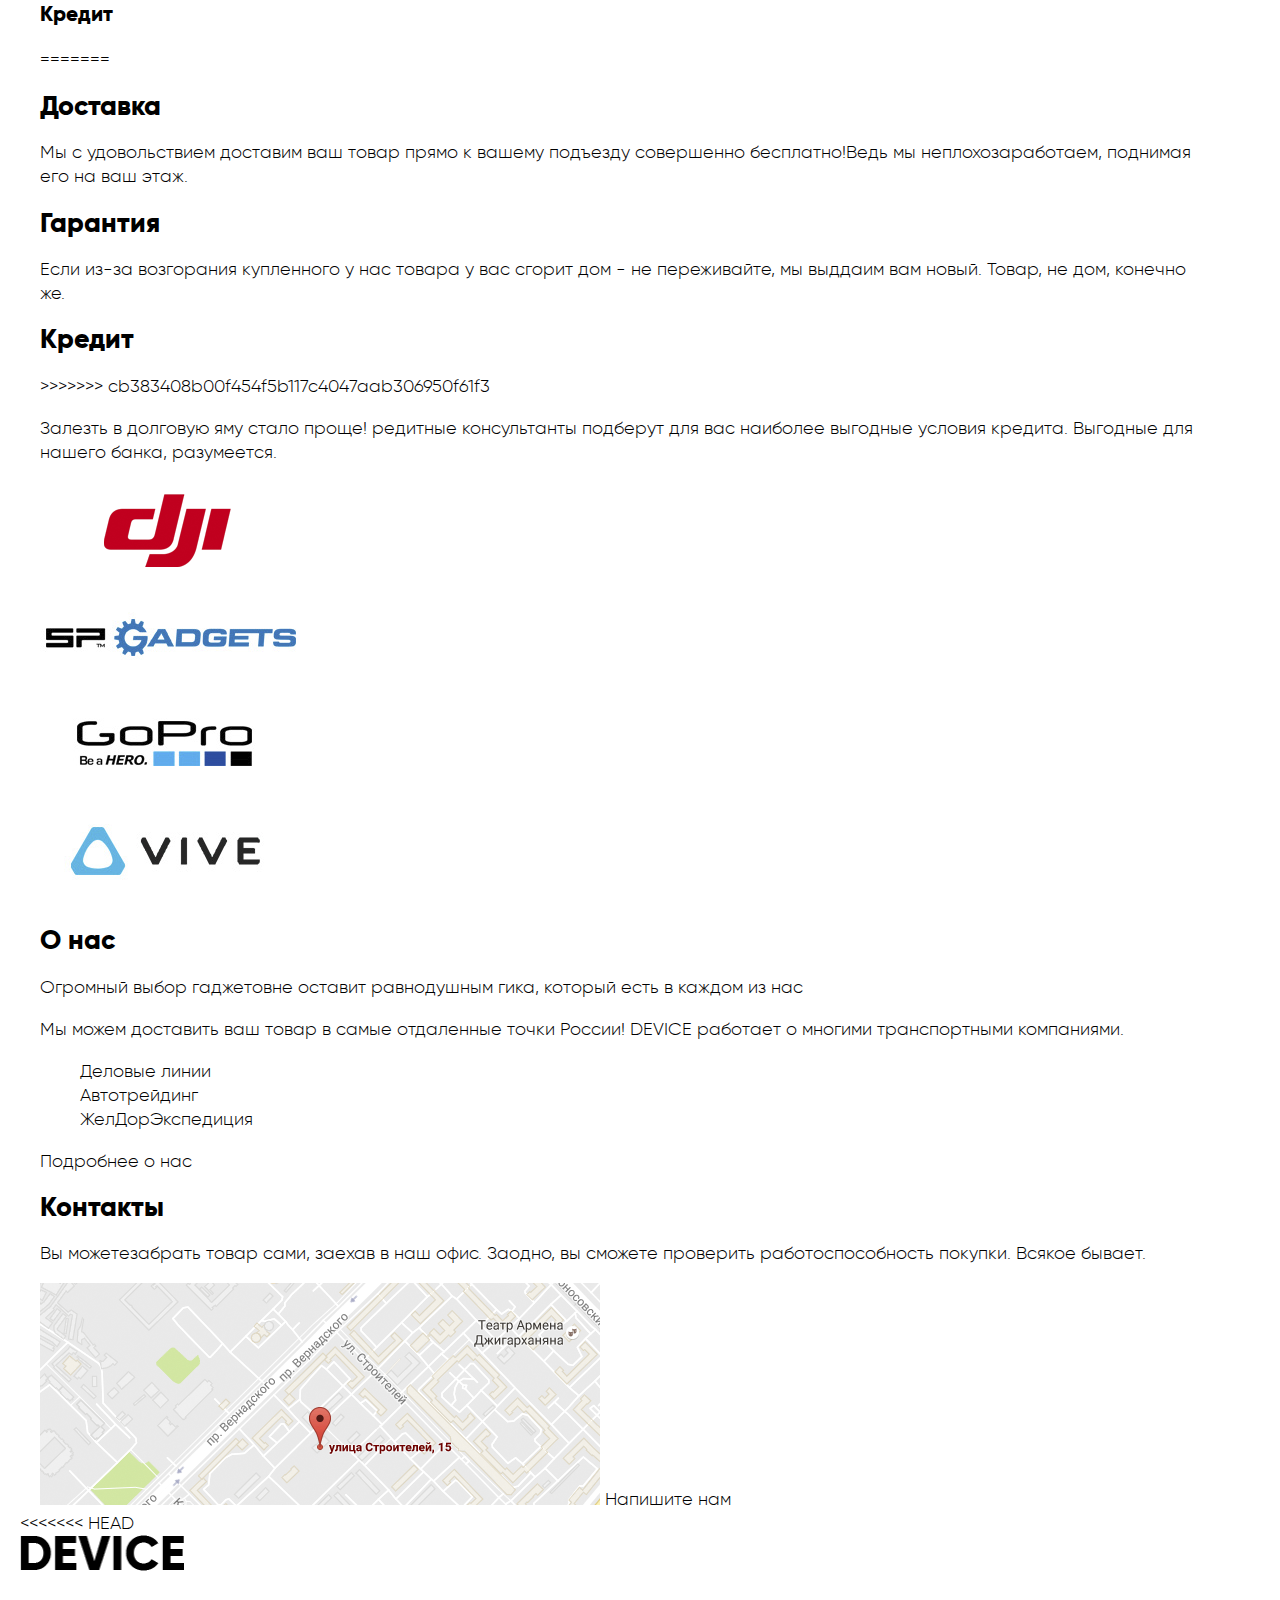
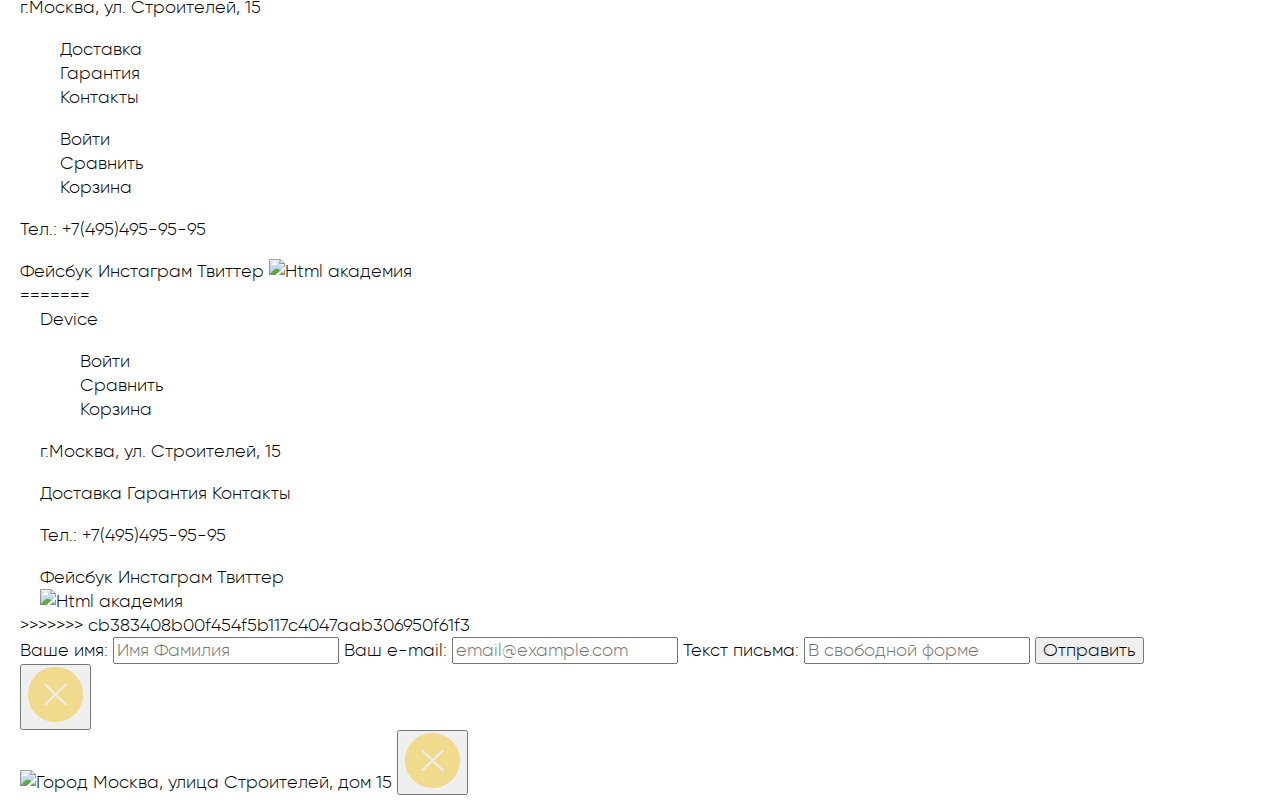
==== commit 1f27f60c: "Merge branch 'master' of https://github.com/Koozya71/292029-device" ====
--- a/index.html
+++ b/index.html
@@ -9,16 +9,35 @@
   <body>
     <h1 class="visually-hidden">Device - интернет-магазин крутых гаджетов и смежной продукции</h1>
 <!-- Хэдер -->
+<<<<<<< HEAD
     <header class="main-header, container">
+=======
+    <header class="main-header container">
+>>>>>>> cb383408b00f454f5b117c4047aab306950f61f3
       
       <nav class="main-header-main-navigation">
 <!-- Logo -->
-        <a class="main-header-main-navigation-logo" href="#">
+        <a class="main-header-main-navigation-logo" href="index.html">
           <img src="img/logo.png" width="164" height="36" alt="Логотип «Device»">
         </a>
+<!-- Поиск -->
+        <div class="search-form">
+      <form method="get" action="http://echo.htmlacademy.ru">
+        <label class="visually-hidden" for="search">Поиск по сайту</label>
+        <input type="search" id="search" placeholder="Поиск по сайту">
+        <button type="submit">Найти</button>
+      </form>
+      </div>
+<!-- Кнопка "войти" -->
+      <ul class="main-header-main-navigation-login first-page">
+          <li class="navigation-login-1 login-link"><a href="#">Войти</a></li>
+          <li class="navigation-login-2"><a href="#">Сравнить</a></li>
+          <li class="navigation-login-3"><a href="#">Корзина</a></li>
+        </ul>
 <!-- Главная навигация -->
         <ul class="main-header-main-navigation-list">
-          <li class="main-catalog-flexitem1"><a href="#">Каталог товаров</a>
+          <li class="main-catalog-flexitem1"><a href="catalog.html">Каталог товаров</a>
+            <div class="yellow-brick container">
             <ul class="main-catalog">
                 <li>
                   <a href="#">Виртуальная реальность</a>
@@ -39,40 +58,31 @@
                   <a href="#">Экшн-камеры</a>
                 </li>
               </ul>
+              </div>
             </li>
           <li class="main-catalog-flexitem2"><a href="#">Доставка</a></li>
-          <li class="main-catalog-flexitem3"><a href="#">Гарантии</a></li>
+          <li class="main-catalog-flexitem3"><a href="#">Гарантия</a></li>
           <li class="main-catalog-flexitem4"><a href="#">Контакты</a></li>
         </ul>
-<!-- Кнопка "войти" -->
-        <ul class="main-header-main-navigation-login">
-          <li class="login-link"><a href="#">Войти</a></li>
-          <li><a href="#">Сравнить</a></li>
-          <li><a href="#">Корзина</a></li>
-        </ul>
-<!-- Поиск -->
-      <form method="get" action="http://echo.htmlacademy.ru">
-         <label class="visually-hidden" for="search">Поиск по сайту</label>
-         <input type="search" id="search" placeholder="Поиск по сайту">
-         <button type="submit">Найти</button>
-       </form>
       </nav>
     </header>
 
-    <main class="main-field">
+    <main class="main-field container">
+      <div class="yellow-brick"></div>
 <!-- Слайдер -->
-      <section class="main-field-slider">
+      <section class="main-field-slider container">
           <h2 class="visually-hidden">Популярные товары</h2>
           <input name="slider-1-radio" type="radio">
           <input name="slider-2-radio" type="radio">
           <input name="slider-3-radio" type="radio">
 <!-- Слайдер 1 -->
         <div class="main-field-slider-1">
-            <img src="img/slider-1.png" width="384" height="486" alt="Длинная селфи-палка">
-            <p>Делай селфи, как Бен Стиллер!</p>
-            <p>Самая длинная палка для селфидоступна в нашем магазине. Восемь (Восемь, Карл!) метров длинной и весом всего 5 килограмм.</p>
-            <a href="#">ПОДРОБНЕЕ</a>
-            <table>
+            <img class="slider-img-1" src="img/slider-1.png" width="384" height="486" alt="Длинная селфи-палка">
+            <div class="slider-1-text">
+            <p><span class="slider-head">Делай селфи,<br> как Бен Стиллер!</span></p>
+            <p><span class="slider-main-text">Самая длинная палка для селфидоступна в нашем магазине.<br>Восемь (Восемь, Карл!) метров длинной и весом всего 5 килограмм.</span></p>
+            <a href="#"><span class="slider-more">ПОДРОБНЕЕ</span></a>
+            <table class="spec">
              <tr>
                 <th>8,5 м</th>
                 <th>5 кг</th>
@@ -84,14 +94,16 @@
                <td>Материал</td>
              </tr>
             </table>
+            </div>
         </div>
 <!-- Слайдер 2 -->
         <div class="main-field-slider-2">
             <img src="img/slider-2.png" width="345" height="485" alt="Фитнес-браслет">
-            <p>Худеем правильно!</p>
-            <p>Мотивирующие фитнес-браслеты помогут найти в себе силы не пропускать занятия и соблюдать диету.</p>
-            <a href="#">Подробнее</a>
-            <table>
+            <div class="slider-2-text">
+            <p><span class="slider-head">Худеем правильно!</span></p>
+            <p><span class="slider-main-text">Мотивирующие фитнес-браслеты помогут найти в себе силы не пропускать занятия и соблюдать диету.</span></p>
+            <a href="#"><span class="slider-more">ПОДРОБНЕЕ</span></a>
+            <table class="spec">
                 <tr>
                    <th>48 часов</th>
                 </tr>
@@ -99,14 +111,16 @@
                   <td>Без подзарядки</td>
                 </tr>
                </table>
+               </div>
         </div>
 <!-- Слайдер 3 -->
         <div class="main-field-slider-3">
             <img src="img/slider-3.png" width="526" height="334" alt="Крутой квадрокоптер">
-            <p>Порхает как бабочка, жалит как пчела!</p>
-            <p>Этот обычный, на первый взгляд, квадрокоптер оснащен мощным лазером, замаскированным под стандартную камеру.</p>
-            <a href="#">Подробнее</a>
-            <table>
+            <div class="slider-3-text">
+            <p><span class="slider-head">Порхает как бабочка, жалит как пчела!</span></p>
+            <p><span class="slider-main-text">Этот обычный, на первый взгляд, квадрокоптер оснащен мощным лазером, замаскированным под стандартную камеру.</span></p>
+            <a href="#"><span class="slider-more">ПОДРОБНЕЕ</span></a>
+            <table class="spec">
                 <tr>
                    <th>800 м</th>
                    <th>50 м</th>
@@ -116,33 +130,57 @@
                   <td>Радиус поражения</td>
                 </tr>
                </table>
+               </div>
         </div>
       </section>
 <!-- Каталожные иконки под слайдером -->
-      <section class="main-field-catalog-items">
+      <section class="main-field-catalog-items container">
         <h2 class="visually-hidden">Категории товаров</h2>
         <ul class="main-field-catalog-items-list">
             <li>
+              <div class="items-list">
+                  <img class="item-1" src="img/popular-1.png" alt="Очки виртуальной реальности">
+              </div>
                 <a href="#">
                   Виртуальная реальность</a>
               </li>
-              <li>
+
+              <li>
+                  <div class="items-list">
+                      <img class="item-2" src="img/popular-2.png" alt="Селфи-палка">
+                  </div>
                   <a href="#">
-                    Моноподы для селфи</a>
-              </li>
-              <li>
+                    Моноподы<br>для селфи</a>
+              </li>
+
+              <li>
+                  <div class="items-list">
+                      <img class="item-3" src="img/popular-3.png" alt="Экшн камера">
+                  </div>
                     <a href="#">
                       Экшн-камеры</a>
               </li>
-              <li>
+
+              <li>
+                  <div class="items-list">
+                      <img class="item-4" src="img/popular-4.png" alt="Фитнес-браслет">
+                  </div>
                 <a href="#">
                   Фитнес-браслеты</a>
               </li>
-              <li>
+
+              <li>
+                  <div class="items-list">
+                      <img class="item-5" src="img/popular-5.png" alt="Умные часы">
+                  </div>
                   <a href="#">
                     Умные часы</a>
                </li>
-              <li>
+
+              <li>
+                  <div class="items-list">
+                      <img class="item-6" src="img/popular-6.png" alt="Квадрокоптер">
+                  </div>
                 <a href="#">
                   Квадрокоптеры</a>
               </li>
@@ -155,6 +193,7 @@
           <input name="services-2-radio" type="radio" id="guarantees"> <label for="guarantees">Гарантии</label>
           <input name="services-3-radio" type="radio" id="credit" ><label for="credit">Кредит</label>
           <section class="main-field--services-1">
+<<<<<<< HEAD
               <h3>Доставка</h3>
               <p>Мы с удовольствием доставим ваш товар прямо к вашему подъезду совершенно бесплатно!Ведь мы неплохозаработаем, поднимая его на ваш этаж.</p>
           </section>
@@ -164,6 +203,17 @@
           </section>
           <section class="main-field--services-3">
               <h3>Кредит</h3>
+=======
+              <h2>Доставка</h2>
+              <p>Мы с удовольствием доставим ваш товар прямо к вашему подъезду совершенно бесплатно!Ведь мы неплохозаработаем, поднимая его на ваш этаж.</p>
+          </section>
+          <section class="main-field--services-2">
+              <h2>Гарантия</h2>
+              <p>Если из-за возгорания купленного у нас товара у вас сгорит дом - не переживайте, мы выддаим вам новый. Товар, не дом, конечно же.</p>
+          </section>
+          <section class="main-field--services-3">
+              <h2>Кредит</h2>
+>>>>>>> cb383408b00f454f5b117c4047aab306950f61f3
               <p>Залезть в долговую яму стало проще! редитные консультанты подберут для вас наиболее выгодные условия кредита. Выгодные для нашего банка, разумеется.</p>
           </section>
       </section>
@@ -184,9 +234,9 @@
         </div>
       </section>
 <!-- О нас -->
+  <div class="about-us-contacts">
       <section class="main-field-info">
-        <h2 class="visually-hidden">О нас</h2>
-        <p><b>О нас</b></p>
+        <h2>О нас</h2>
         <p>Огромный выбор гаджетовне оставит равнодушным гика, который есть в каждом из нас</p>
         <p>Мы можем доставить ваш товар в самые отдаленные точки России! DEVICE работает о многими транспортными компаниями.</p>
         <ul>
@@ -198,14 +248,15 @@
       </section>
 <!-- Контакты -->
       <section class="main-field-contacts">
-        <h2 class="visually-hidden">Контакты</h2>
-        <p><b>Контакты</b></p>
+        <h2>Контакты</h2>
         <p>Вы можетезабрать товар сами, заехав в наш офис. Заодно, вы сможете проверить работоспособность покупки. Всякое бывает.</p>
         <img src="img/map.png" width="560" height="222" alt="Город Москва, улица Строителей, дом 15">
         <a href="#">Напишите нам</a>
       </section>
+      </div>
     </main>
 <!-- Футер -->
+<<<<<<< HEAD
     <footer class="page-footer">
       <a href="#"><img src="img/logo.png" width="164" height="36" alt="Логотип Device"></a>
       <p>г.Москва, ул. Строителей, 15</p>
@@ -225,6 +276,35 @@
         <a href="#">Твиттер</a>
         <a href="https://htmlacademy.ru/"><img src="img/html-academy-logo.png" alt="Html академия"></a>
       </footer>
+=======
+<footer class="page-footer">
+  <div class="first-row container">
+    <a class="device-logo" href="#">Device</a>
+    <ul class="page-footer-navigation">
+        <li><a href="#">Войти</a></li>
+        <li><a href="#">Сравнить</a></li>
+        <li><a href="#">Корзина</a></li>
+    </ul>
+    </div>
+    <div class="second-row container">
+    <p>г.Москва, ул. Строителей, 15</p>
+    <div class="page-footer-services">
+        <a href="#">Доставка</a>
+        <a href="#">Гарантия</a>
+        <a href="#">Контакты</a>
+      </div>
+      <p>Тел.: +7(495)495-95-95</p>
+    </div>
+    <div class="third-row container">
+      <div class="page-footer-social">
+      <a href="#">Фейсбук</a>
+      <a href="#">Инстаграм</a>
+      <a href="#">Твиттер</a>
+      </div>
+      <a class="html-academy" href="https://htmlacademy.ru/"><img src="img/html-academy-logo.png" alt="Html академия"></a>
+      </div>
+    </footer>
+>>>>>>> cb383408b00f454f5b117c4047aab306950f61f3
 <!-- Попапы -->
       <div class="write-us-popup">
         <h2 class="visually-hidden">Напишите нам</h2>
@@ -239,7 +319,7 @@
           <label for="content">Текст письма:</label>
           <input type="text" name="Content" id="content" placeholder="В свободной форме">
           
-          <input type="submit" value="Отправить">
+          <input type="submit" value="Отправить" class="send">
           <button type="button" name="close-write-us"><img src="img/modal-close.png" alt="Закрыть форму"></button>
         </form> 
       </div>
--- a/css/main.css
+++ b/css/main.css
@@ -1,9 +1,59 @@
+@font-face {
+    font-family: "Open Sans";
+    src: local("OpenSans-Regular"),
+    local("OpenSans Regular"),
+    local("Open Sans Regular"),
+    url("../fonts/opensans.woff2") format("woff2"),
+    url("../fonts/opensans.woff") format("woff");
+    font-weight: 400;
+}
+  
+@font-face {
+    font-family: "Open Sans";
+    src: local("OpenSans-Light"),
+    local("OpenSans Light"),
+    local("Open Sans Light"),
+    url("../fonts/opensanslight.woff2") format("woff2"),
+    url("../fonts/opensanslight.woff") format("woff");
+    font-weight: 300;
+}
+  
+@font-face {
+    font-family: "Gilroy";
+    src: local("Gilroy Light"),
+    local("Gilroy-Light"),
+    url("../fonts/gilroylight.woff2") format("woff2"),
+    url("../fonts/gilroylight.woff") format("woff");
+    font-weight: 300;
+}
+  
+@font-face {
+    font-family: "Gilroy";
+    src: local("Gilroy Extrabold"),
+    local("Gilroy-Extrabold"),
+    url("../fonts/gilroyextrabold.woff2") format("woff2"),
+    url("../fonts/gilroyextrabold.woff") format("woff");
+    font-weight: 800;
+}
+
+                        /* =============ОБЩИЕ СТИЛИ============= */
+
+body{
+    font-size: 18px;
+    line-height: 24px;
+    font-family: "Gilroy", "Tahoma", sans-serif;
+}
 a {
     text-decoration: none;
+    color: black;
+
 }
 ul {
     list-style: none;
 }
+
+                                /* Вспомогательные классы */
+                                
 .visually-hidden {
     position: absolute;
     clip: rect(0 0 0 0);
@@ -12,14 +62,24 @@
     margin: -1px;
 }
 .container { 
+<<<<<<< HEAD
     margin: 0 auto; 
     width: 1160px; 
     padding: 0 20px; 
 } 
+=======
+    display: block;
+    margin: 0 auto; 
+    width: 1160px; 
+    padding: 0 20px; 
+}
+
+                                        /* Хэдер */
+
+>>>>>>> cb383408b00f454f5b117c4047aab306950f61f3
 .main-header{
     background-color: #f7e296;
-    width: 100%;
-    height: 317px;
+    height: 299px;
     margin-top: 40px;
     padding: 0;
 }
@@ -29,45 +89,427 @@
 .main-header-main-navigation-logo{
     display: block;
     position: relative;
-    top: -20px;
-    left: 60px;
+    top: -19px;
+    left: 59px;
     width: 165px;
 }
+.search-form{
+    margin-left: 70px;
+    margin-top: 1px;
+    padding: 0;
+    font-family: "Open Sans", sans-serif;
+    font-size: 15px;
+    line-height: 30px;
+}
+.main-header-main-navigation-login{
+    display: flex;
+    margin-left: 560px;
+    justify-content: space-between;
+    margin-top: -30px;
+    font-family: "Open Sans", sans-serif;
+    font-size: 15px;
+    line-height: 30px;
+}
 .main-header-main-navigation-list{
     display: flex;
-    position: relative;
-    margin-left: 20px;
-    justify-content: space-between;
-    font-size: 18px;
-    line-height: 24px;
-    font-family: "Gilroy ExtraBold", sans-serif;
-    text-transform: uppercase;
+    padding: 0;
+    margin-left: 59px;
+    margin-top: 40px;
+    text-transform: uppercase;  
+    font-weight: bold;
+    letter-spacing: 3.7px;    
 }
 .main-catalog-flexitem1{
-    margin-right: 295px;
-    width: 210px;
+    flex-basis: 250px;
+    margin-right: 292px;
 }
 .main-catalog-flexitem2{
-    margin-right: 38px;
+    margin-right: 33px;
 }
 .main-catalog-flexitem3{
-    margin-right: 115px;
-}
-.main-catalog-flexitem4{
-    margin-right: 60px;
-}
-.main-header-main-navigation-login{
-    display: flex;
-    margin-left: 600px;
-    justify-content: space-between;
+    margin-right: 108px;
+}
+.yellow-brick{
+    display: none;
+    position: absolute;
+    padding-left: 29px;
+    margin-left: -59px;
+    width: 1110px;
+    height: 133px;
+    background-color: #ffc600;
+    z-index: 2;
+}
+.main-header-main-navigation-list >li:hover > .yellow-brick{
+    display: block;
 }
 .main-catalog{
-    display: none;
-    font-family: "Myriad Pro", sans-serif;
+    display: flex;
+    flex-wrap: wrap;
+    margin-left: 30px;
+    /* width: 570px; */
+    height: 135px;
+    padding: 0;
+    font-family: "Open Sans", "Tahoma", sans-serif;
     font-size: 15px;
+    line-height: 36px;
+    letter-spacing: 0;
     text-transform: none;
 }
-
+.main-catalog li:nth-child(1){
+    margin-right: 58px;
+}
+.main-catalog li:nth-child(2){
+    margin-right: 75px;
+}
+.main-catalog li:nth-child(4){
+    margin-right: 85px;
+}
+
+<<<<<<< HEAD
 .main-header-main-navigation-list >li:hover > .main-catalog{
     display: block;
+=======
+.main-catalog li:nth-child(6){
+    flex-basis: 400px;
+}
+
+                                        /* Шрифты */
+
+.main-field-catalog-items,
+.main-field-services label,
+.main-field-info a,
+.main-field-contacts a,
+.page-footer-services a,
+.write-us-popup label,
+.write-us-popup .send,
+.slider-more{
+    font-family: "Gilroy", "Tahoma", sans-serif;
+    font-size: 18px;
+    line-height: 24px;
+    font-weight: bold;
+}
+.main-field-services h2,
+.main-field-info h2,
+.main-field-contacts h2{
+    font-family: "Gilroy", "Tahoma", sans-serif;
+    font-size: 47px;
+    line-height: 48px;
+    font-weight: bold;
+}
+.main-field-services p,
+.page-footer,
+.main-field-info li{
+    font-family: "Gilroy", "Tahoma", sans-serif;
+    font-size: 16px;
+    line-height: 40px;
+    font-weight: bold;
+}
+.main-field-services p,
+.main-field-info p,
+.slider-main-text,
+.page-footer p,
+.main-field-contacts p,
+.page-footer-navigation-catalog a,
+.page-footer-navigation a,{
+    font-family: "Open Sans", "Tahoma", sans-serif;
+    font-size: 15px;
+    line-height: 30px;
+}
+
+                                        /* Футер */
+
+.page-footer{
+    color: #ffffff;
+    background-color: #464646;
+}
+.page-footer .device-logo{
+    font-family: "Gilroy", "Tahoma", sans-serif;
+    font-size: 48px;
+    line-height: 48px;
+    font-weight: bold;
+    text-transform: uppercase;
+    color: #ffc600;
+    
+}
+.page-footer-services a{
+    color: #ffffff;
+}
+.page-footer-navigation a{
+    color: #ffffff;
+}
+.first-row,
+.page-footer-navigation{
+    display: flex;
+    justify-content: space-between;
+}
+ .second-row,
+.page-footer-services{
+    display: flex;
+    justify-content: space-between;
+    align-items: baseline;
+}
+.third-row,
+.page-footer-social{
+    display: flex;
+    justify-content: space-between;
+    align-items: baseline;
+}
+
+                                        /* Попапы */
+
+.write-us-popup{
+    font-family: "Open Sans", "Tahoma", sans-serif;
+    font-size: 14px;
+    line-height: 18px;
+}
+
+                        /* =============СТИЛИ ГЛАВНОЙ============= */
+
+                                         /* Хэдер */
+
+.main-header-main-navigation-login.first-page li{
+    outline: 1px solid red;
+}
+.navigation-login-1{
+    flex-basis: 74px;
+    text-align: end;
+    margin-right: 215px;
+}
+.navigation-login-2{
+    flex-basis: 96px;
+    text-align: end;
+    margin-right: 40px;
+}
+.navigation-login-3{
+    flex-basis: 86px;
+    text-align: end;
+    margin-right: 61px;
+}
+
+                              /* Каталожные иконки под слайдером */
+.main-field-catalog-items{
+    margin: 0;
+    padding: 0;
+}
+.main-field-catalog-items-list{
+    display: flex;
+    justify-content: space-between;
+    margin: 0;
+    padding: 0;
+}
+.main-field-catalog-items-list li{
+    height: 250px;
+    flex-basis: 160px;
+
+}
+.items-list{
+
+    height: 160px;
+    width: 160px;
+    margin-bottom: 35px;
+    background-color: #f7e296;
+}
+.item-1{
+    width: 97px;
+    height: 55px;
+    position: relative;
+    top: 52px;
+    left: 31px;
+}
+.item-2{
+    width: 86px;
+    height: 117px;
+    position: relative;
+    top: 43px;
+    left: 38px;
+}
+.item-3{
+    width: 71px;
+    height: 87px;
+    position: relative;
+    top: 38px;
+    left: 49px;
+}
+.item-4{
+    width: 107px;
+    height: 65px;
+    position: relative;
+    top: 50px;
+    left: 32px;
+}
+.item-5{
+    width: 56px;
+    height: 98px;
+    position: relative;
+    top: 32px;
+    left: 55px;
+}
+.item-6{
+    width: 132px;
+    height: 69px;
+    position: relative;
+    top: 49px;
+    left: 13px;
+}
+.items-list:hover{
+    background-color: #f0c52e;
+}
+.main-field-catalog-items-list li:nth-child(1) .items-list:active> .item-1,
+.main-field-catalog-items-list li:nth-child(1):active > a{
+    opacity: 0.3;
+}
+.main-field-catalog-items-list li:nth-child(2) .items-list:active> .item-2,
+.main-field-catalog-items-list li:nth-child(2):active > a{
+    opacity: 0.3;
+}
+.main-field-catalog-items-list li:nth-child(3) .items-list:active> .item-3,
+.main-field-catalog-items-list li:nth-child(3):active > a{
+    opacity: 0.3;
+}
+.main-field-catalog-items-list li:nth-child(4) .items-list:active> .item-4,
+.main-field-catalog-items-list li:nth-child(4):active > a{
+    opacity: 0.3;
+}
+.main-field-catalog-items-list li:nth-child(5) .items-list:active> .item-5,
+.main-field-catalog-items-list li:nth-child(5):active > a{
+    opacity: 0.3;
+}
+.main-field-catalog-items-list li:nth-child(6) .items-list:active> .item-6,
+.main-field-catalog-items-list li:nth-child(6):active > a{
+    opacity: 0.3;
+}
+                                    /* Партнеры */
+
+ .main-field-partners{
+    display: flex;
+    justify-content: space-around;
+}
+.main-field-partners img{
+    filter: grayscale(100%);
+}
+.main-field-partners img:hover{
+    filter: grayscale(0%);
+}
+
+                             /* О нас и контакты внизу страницы */
+
+.about-us-contacts{
+    display: flex;
+    justify-content: space-between;
+    margin-bottom: 100px;
+}
+.main-field-info,
+.main-field-contacts{
+    flex-basis: 500px;
+}
+
+
+
+                                        /* Слайдеры */
+
+.slider-head{
+    font-family: "Gilroy", "Tahoma", sans-serif;
+    font-size: 47px;
+    line-height: 56px;
+    font-weight: bold;
+}
+.spec th{
+    font-family: "Gilroy", "Tahoma", sans-serif;
+    font-size: 36px;
+    line-height: 48px;
+    font-weight: 300;
+}
+.spec td{
+    font-family: "Open Sans", "Tahoma", sans-serif;
+    font-size: 13px;
+    line-height: 20px;
+    font-weight: 300;
+}
+
+                        /* =============СТИЛИ КАТАЛОГА============= */
+
+.way h2{
+    font-family: "Gilroy", "Tahoma", sans-serif;
+    font-size: 47px;
+    line-height: 48px;
+    font-weight: bold;
+}
+.way-list li{
+    font-family: "Open Sans", "Tahoma", sans-serif;
+    font-size: 14px;
+    line-height: 24px;
+    opacity: 0.3;
+}
+.sort h2{
+    font-family: "Gilroy", "Tahoma", sans-serif;
+    font-size: 16px;
+    line-height: 24px;
+    font-weight: bold;
+    letter-spacing: 2px;
+    text-transform: uppercase;
+}
+.sort-list li{
+    font-family: "Open Sans", "Tahoma", sans-serif;
+    font-size: 14px;
+    line-height: 18px;
+    opacity: 0.3;
+}
+.sort-list li:nth-child(1){
+    font-family: "Open Sans", "Tahoma", sans-serif;
+    font-size: 14px;
+    line-height: 18px;
+    opacity: 1;
+}
+.filter p{
+    font-family: "Gilroy", "Tahoma", sans-serif;
+    font-size: 16px;
+    line-height: 24px;
+    font-weight: bold;
+    letter-spacing: 2px;
+    text-transform: uppercase;
+}.filter legend{
+    font-family: "Gilroy", "Tahoma", sans-serif;
+    font-size: 18px;
+    line-height: 24px;
+    font-weight: bold;
+}
+.filter label{
+    font-family: "Open Sans", "Tahoma", sans-serif;
+    font-size: 14px;
+    line-height: 40px;
+}
+.send {
+    font-family: "Gilroy", "Tahoma", sans-serif;
+    font-size: 18px;
+    line-height: auto;
+    font-weight: bold;
+}
+.main-field-catalog a{
+    font-family: "Gilroy", "Tahoma", sans-serif;
+    font-size: 18px;
+    line-height: 24px;
+    font-weight: bold;
+}
+.main-field-catalog .price{
+    font-family: "Gilroy", "Tahoma", sans-serif;
+    font-size: 16px;
+    line-height: 24px;
+    color: #464646;
+}
+.page-navigation a{
+    font-family: "Gilroy", "Tahoma", sans-serif;
+    font-size: 16px;
+    line-height: 24px;
+    font-weight: bold;
+}
+.page-navigation a:nth-child(3),
+.page-navigation a:nth-child(4){
+    opacity: 0.3;
+}
+.page-footer-navigation-catalog a{
+    color: #ffffff;
+}
+.page-footer-navigation-catalog li:nth-child(2){
+    opacity: 0.3;
+>>>>>>> cb383408b00f454f5b117c4047aab306950f61f3
 }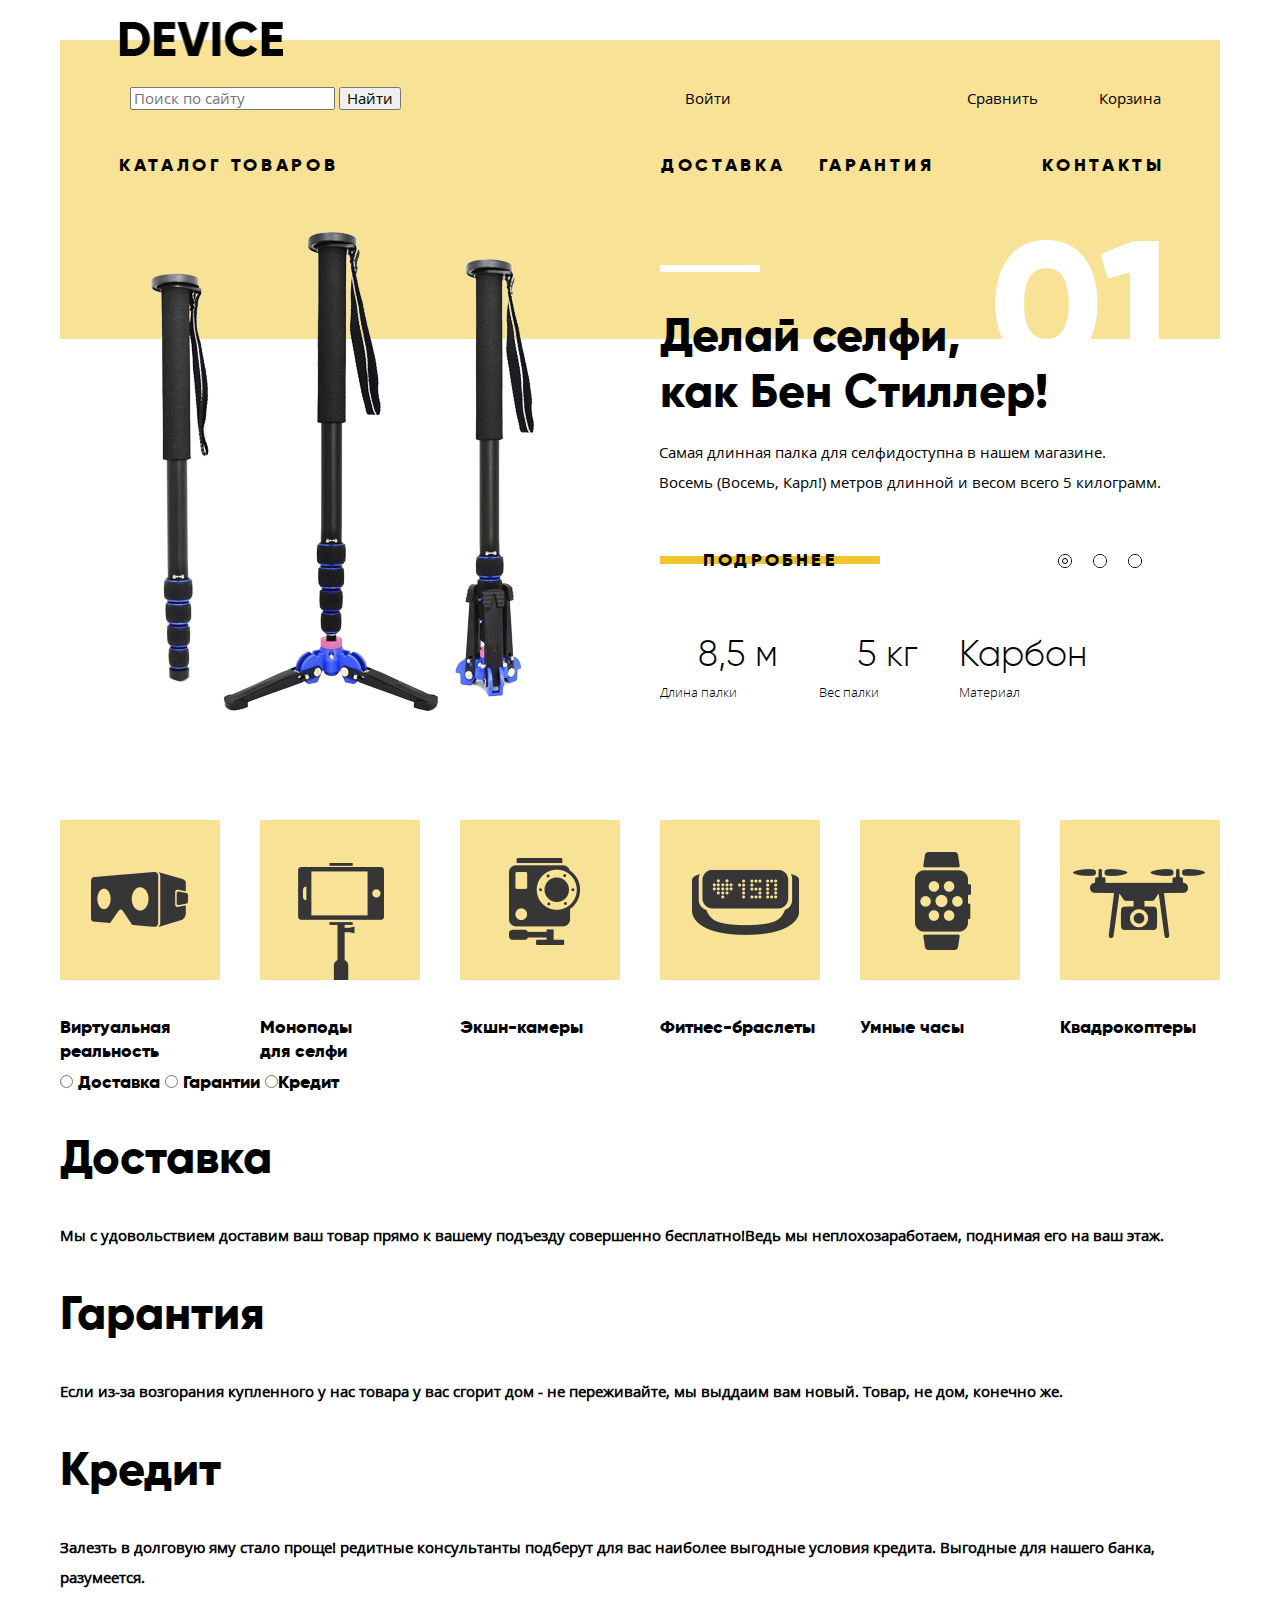
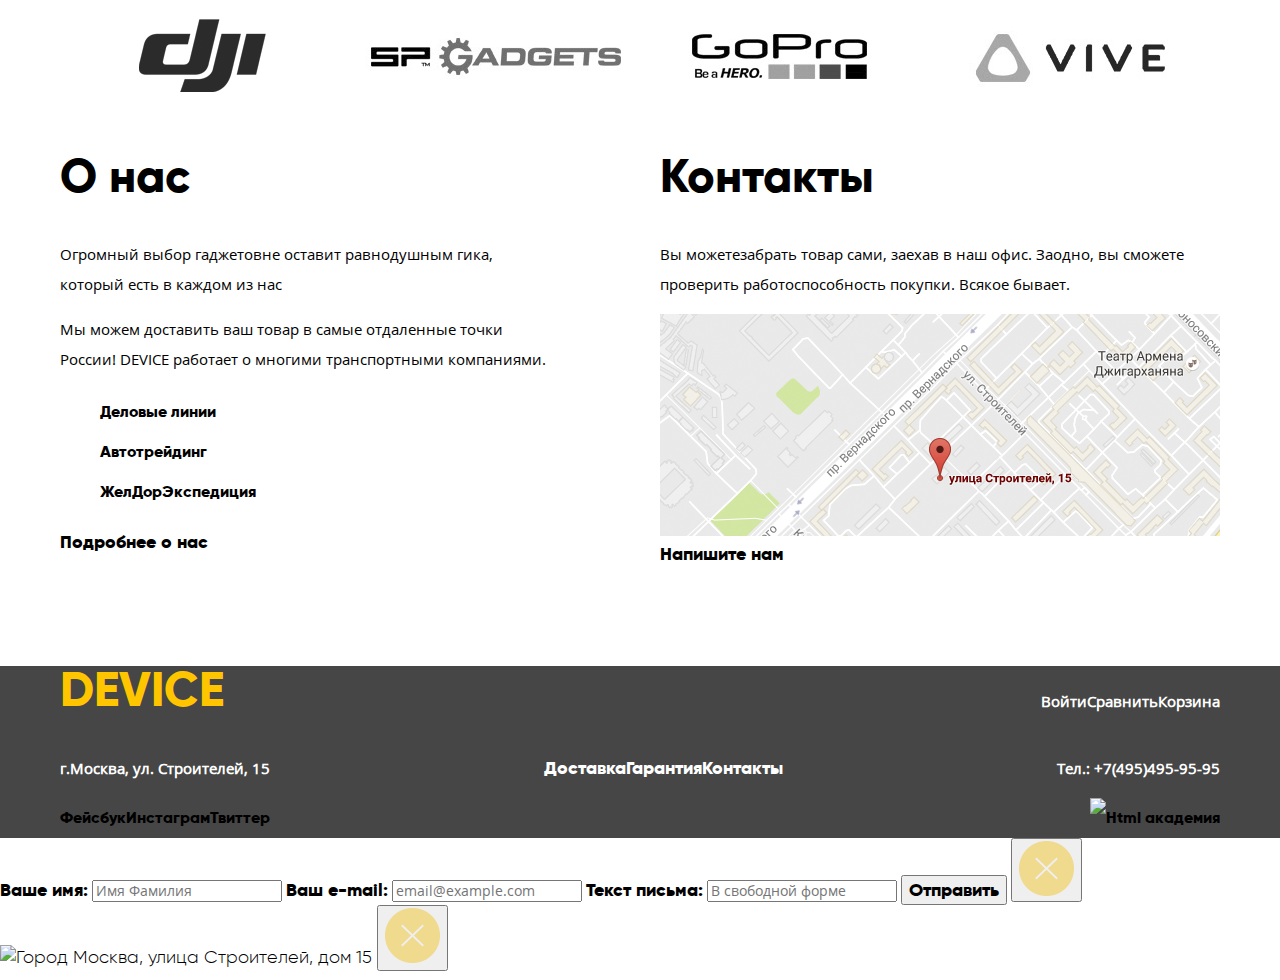
==== commit 4db04b3f: "Шапка и слайдер готовы (не готов поиск по стилям)" ====
--- a/index.html
+++ b/index.html
@@ -9,11 +9,7 @@
   <body>
     <h1 class="visually-hidden">Device - интернет-магазин крутых гаджетов и смежной продукции</h1>
 <!-- Хэдер -->
-<<<<<<< HEAD
-    <header class="main-header, container">
-=======
     <header class="main-header container">
->>>>>>> cb383408b00f454f5b117c4047aab306950f61f3
       
       <nav class="main-header-main-navigation">
 <!-- Logo -->
@@ -68,71 +64,75 @@
     </header>
 
     <main class="main-field container">
-      <div class="yellow-brick"></div>
-<!-- Слайдер -->
-      <section class="main-field-slider container">
-          <h2 class="visually-hidden">Популярные товары</h2>
-          <input name="slider-1-radio" type="radio">
-          <input name="slider-2-radio" type="radio">
-          <input name="slider-3-radio" type="radio">
-<!-- Слайдер 1 -->
-        <div class="main-field-slider-1">
-            <img class="slider-img-1" src="img/slider-1.png" width="384" height="486" alt="Длинная селфи-палка">
-            <div class="slider-1-text">
-            <p><span class="slider-head">Делай селфи,<br> как Бен Стиллер!</span></p>
-            <p><span class="slider-main-text">Самая длинная палка для селфидоступна в нашем магазине.<br>Восемь (Восемь, Карл!) метров длинной и весом всего 5 килограмм.</span></p>
-            <a href="#"><span class="slider-more">ПОДРОБНЕЕ</span></a>
-            <table class="spec">
-             <tr>
-                <th>8,5 м</th>
-                <th>5 кг</th>
-                <th>Карбон</th>
-             </tr>
-             <tr>
-               <td>Длина палки</td>
-               <td>Вес палки</td>
-               <td>Материал</td>
-             </tr>
-            </table>
-            </div>
-        </div>
-<!-- Слайдер 2 -->
-        <div class="main-field-slider-2">
-            <img src="img/slider-2.png" width="345" height="485" alt="Фитнес-браслет">
-            <div class="slider-2-text">
-            <p><span class="slider-head">Худеем правильно!</span></p>
-            <p><span class="slider-main-text">Мотивирующие фитнес-браслеты помогут найти в себе силы не пропускать занятия и соблюдать диету.</span></p>
-            <a href="#"><span class="slider-more">ПОДРОБНЕЕ</span></a>
-            <table class="spec">
-                <tr>
-                   <th>48 часов</th>
-                </tr>
-                <tr>
-                  <td>Без подзарядки</td>
-                </tr>
-               </table>
-               </div>
-        </div>
-<!-- Слайдер 3 -->
-        <div class="main-field-slider-3">
-            <img src="img/slider-3.png" width="526" height="334" alt="Крутой квадрокоптер">
-            <div class="slider-3-text">
-            <p><span class="slider-head">Порхает как бабочка, жалит как пчела!</span></p>
-            <p><span class="slider-main-text">Этот обычный, на первый взгляд, квадрокоптер оснащен мощным лазером, замаскированным под стандартную камеру.</span></p>
-            <a href="#"><span class="slider-more">ПОДРОБНЕЕ</span></a>
-            <table class="spec">
-                <tr>
-                   <th>800 м</th>
-                   <th>50 м</th>
-                </tr>
-                <tr>
-                  <td>Дальность полета</td>
-                  <td>Радиус поражения</td>
-                </tr>
-               </table>
-               </div>
-        </div>
-      </section>
+      <!-- Slider -->
+      <section class="slider container">
+        <input class="visually-hidden" type="radio" id="product-1" name="toggle" checked="checked">
+        <input class="visually-hidden" type="radio" id="product-2" name="toggle">
+        <input class="visually-hidden" type="radio" id="product-3" name="toggle">
+        <div class="slider-controls">
+          <label class="slider-controls-item slider-controls-item-1" for="product-1">Первый</label>
+          <label class="slider-controls-item slider-controls-item-2" for="product-2">Второй</label>
+          <label class="slider-controls-item slider-controls-item-3" for="product-3">Третий</label>
+        </div>
+        <ul class="slider-list">
+          <!-- Slider - 1 -->
+          <li class="slider-item">
+              <img class="slider-img-1" src="img/slider-1.png" width="384" height="486" alt="Длинная селфи-палка">
+              <p><span class="slider-head head1">Делай селфи,<br> как Бен Стиллер!</span></p>
+              <p><span class="slider-main-text text1">Самая длинная палка для селфидоступна в нашем магазине.<br>Восемь (Восемь, Карл!) метров длинной и весом всего 5 килограмм.</span></p>
+              <div class="slider-more"><a href="#">Подробнее</a></div>
+              <table class="spec spec1">
+               <tr class="up">
+                  <th class="cell-1">8,5 м</th>
+                  <th class="cell-2">5 кг</th>
+                  <th class="cell-3">Карбон</th>
+               </tr>
+               <tr>
+                 <td>Длина палки</td>
+                 <td>Вес палки</td>
+                 <td>Материал</td>
+               </tr>
+              </table>
+          </li>
+          <!-- Slider - 2 -->
+          <li class="slider-item">
+              <img src="img/slider-2.png" width="345" height="485" alt="Фитнес-браслет">
+              <div class="slider-2-text">
+              <p><span class="slider-head head2">Худеем<br> правильно!</span></p>
+              <p><span class="slider-main-text text2">Мотивирующие фитнес-браслеты помогут найти в себе силы не пропускать занятия и соблюдать диету.</span></p>
+              <div class="slider-more2"><a href="#">Подробнее</a></div>
+              <table class="spec spec2">
+                  <tr>
+                     <th>48 часов</th>
+                  </tr>
+                  <tr>
+                    <td>Без подзарядки</td>
+                  </tr>
+                 </table>
+                 </div>
+          </li>
+          <!-- Slider - 3 -->
+          <li class="slider-item">
+              <img src="img/slider-3.png" width="526" height="334" alt="Крутой квадрокоптер">
+              <div class="slider-3-text">
+              <p><span class="slider-head head3">Порхает как бабочка, <br>жалит как пчела!</span></p>
+              <p><span class="slider-main-text text3">Этот обычный, на первый взгляд, квадрокоптер оснащен<br> мощным лазером, замаскированным под стандартную камеру.</span></p>
+              <div class="slider-more3"><a href="#">Подробнее</a></div>
+              <table class="spec spec3">
+                  <tr>
+                     <th class="cell-1">800 м</th>
+                     <th>50 м</th>
+                  </tr>
+                  <tr>
+                    <td>Дальность полета</td>
+                    <td>Радиус поражения</td>
+                  </tr>
+                 </table>
+                 </div>
+          </li>
+        </ul>
+      </section>
+
 <!-- Каталожные иконки под слайдером -->
       <section class="main-field-catalog-items container">
         <h2 class="visually-hidden">Категории товаров</h2>
@@ -193,17 +193,6 @@
           <input name="services-2-radio" type="radio" id="guarantees"> <label for="guarantees">Гарантии</label>
           <input name="services-3-radio" type="radio" id="credit" ><label for="credit">Кредит</label>
           <section class="main-field--services-1">
-<<<<<<< HEAD
-              <h3>Доставка</h3>
-              <p>Мы с удовольствием доставим ваш товар прямо к вашему подъезду совершенно бесплатно!Ведь мы неплохозаработаем, поднимая его на ваш этаж.</p>
-          </section>
-          <section class="main-field--services-2">
-              <h3>Гарантия</h3>
-              <p>Если из-за возгорания купленного у нас товара у вас сгорит дом - не переживайте, мы выддаим вам новый. Товар, не дом, конечно же.</p>
-          </section>
-          <section class="main-field--services-3">
-              <h3>Кредит</h3>
-=======
               <h2>Доставка</h2>
               <p>Мы с удовольствием доставим ваш товар прямо к вашему подъезду совершенно бесплатно!Ведь мы неплохозаработаем, поднимая его на ваш этаж.</p>
           </section>
@@ -213,7 +202,6 @@
           </section>
           <section class="main-field--services-3">
               <h2>Кредит</h2>
->>>>>>> cb383408b00f454f5b117c4047aab306950f61f3
               <p>Залезть в долговую яму стало проще! редитные консультанты подберут для вас наиболее выгодные условия кредита. Выгодные для нашего банка, разумеется.</p>
           </section>
       </section>
@@ -256,27 +244,6 @@
       </div>
     </main>
 <!-- Футер -->
-<<<<<<< HEAD
-    <footer class="page-footer">
-      <a href="#"><img src="img/logo.png" width="164" height="36" alt="Логотип Device"></a>
-      <p>г.Москва, ул. Строителей, 15</p>
-      <ul class="page-footer-services">
-          <li><a href="#">Доставка</a></li>
-          <li><a href="#">Гарантия</a></li>
-          <li><a href="#">Контакты</a></li>
-      </ul>
-        <ul class="pafe-footer-navigation">
-          <li><a href="#">Войти</a></li>
-          <li><a href="#">Сравнить</a></li>
-          <li><a href="#">Корзина</a></li>
-        </ul>
-        <p>Тел.: +7(495)495-95-95</p>
-        <a href="#">Фейсбук</a>
-        <a href="#">Инстаграм</a>
-        <a href="#">Твиттер</a>
-        <a href="https://htmlacademy.ru/"><img src="img/html-academy-logo.png" alt="Html академия"></a>
-      </footer>
-=======
 <footer class="page-footer">
   <div class="first-row container">
     <a class="device-logo" href="#">Device</a>
@@ -301,10 +268,9 @@
       <a href="#">Инстаграм</a>
       <a href="#">Твиттер</a>
       </div>
-      <a class="html-academy" href="https://htmlacademy.ru/"><img src="img/html-academy-logo.png" alt="Html академия"></a>
+      <a class="html-academy" href="https://htmlacademy.ru/intensive/htmlcss"><img src="img/html-academy-logo.png" alt="Html академия"></a>
       </div>
     </footer>
->>>>>>> cb383408b00f454f5b117c4047aab306950f61f3
 <!-- Попапы -->
       <div class="write-us-popup">
         <h2 class="visually-hidden">Напишите нам</h2>
--- a/css/main.css
+++ b/css/main.css
@@ -62,26 +62,29 @@
     margin: -1px;
 }
 .container { 
-<<<<<<< HEAD
+    display: block;
     margin: 0 auto; 
     width: 1160px; 
     padding: 0 20px; 
-} 
-=======
-    display: block;
-    margin: 0 auto; 
-    width: 1160px; 
-    padding: 0 20px; 
 }
 
                                         /* Хэдер */
 
->>>>>>> cb383408b00f454f5b117c4047aab306950f61f3
 .main-header{
     background-color: #f7e296;
     height: 299px;
     margin-top: 40px;
     padding: 0;
+}
+.main-header::after{
+    content: "";
+    width: 100px;
+    height: 7px;
+    position: relative;
+    top: 70px;
+    left: 600px;
+    background-color: #ffffff;
+    display: block;
 }
 .main-header-main-navigation{
     padding:0;
@@ -120,6 +123,9 @@
     letter-spacing: 3.7px;    
 }
 .main-catalog-flexitem1{
+    background-image: url(../img/plus.png);
+    background-repeat: no-repeat;
+    background-position: 231px 3px;
     flex-basis: 250px;
     margin-right: 292px;
 }
@@ -133,11 +139,12 @@
     display: none;
     position: absolute;
     padding-left: 29px;
+    margin-top: 21px;
     margin-left: -59px;
     width: 1110px;
-    height: 133px;
-    background-color: #ffc600;
-    z-index: 2;
+    height: 142px;
+    background-color: #f7e296;
+    z-index: 5;
 }
 .main-header-main-navigation-list >li:hover > .yellow-brick{
     display: block;
@@ -146,7 +153,8 @@
     display: flex;
     flex-wrap: wrap;
     margin-left: 30px;
-    /* width: 570px; */
+    margin-top: -20px;
+    width: 575px;
     height: 135px;
     padding: 0;
     font-family: "Open Sans", "Tahoma", sans-serif;
@@ -155,20 +163,24 @@
     letter-spacing: 0;
     text-transform: none;
 }
+.main-catalog li{
+    height: auto;
+}
 .main-catalog li:nth-child(1){
     margin-right: 58px;
+    margin-top: 20px;
 }
 .main-catalog li:nth-child(2){
     margin-right: 75px;
+    margin-top: 20px;
+}
+.main-catalog li:nth-child(3){
+    margin-top: 20px;
 }
 .main-catalog li:nth-child(4){
     margin-right: 85px;
 }
 
-<<<<<<< HEAD
-.main-header-main-navigation-list >li:hover > .main-catalog{
-    display: block;
-=======
 .main-catalog li:nth-child(6){
     flex-basis: 400px;
 }
@@ -210,7 +222,8 @@
 .page-footer p,
 .main-field-contacts p,
 .page-footer-navigation-catalog a,
-.page-footer-navigation a,{
+.page-footer-navigation a,
+.text1{
     font-family: "Open Sans", "Tahoma", sans-serif;
     font-size: 15px;
     line-height: 30px;
@@ -267,23 +280,29 @@
 
                                          /* Хэдер */
 
-.main-header-main-navigation-login.first-page li{
-    outline: 1px solid red;
-}
 .navigation-login-1{
+    background-image: url(../img/user.png);
+    background-repeat: no-repeat;
+    background-position: 0 9px;
     flex-basis: 74px;
     text-align: end;
     margin-right: 215px;
 }
 .navigation-login-2{
+    background-image: url(../img/compare.png);
+    background-repeat: no-repeat;
+    background-position: 2px 11px;
     flex-basis: 96px;
     text-align: end;
     margin-right: 40px;
 }
 .navigation-login-3{
+    background-image: url(../img/cart.png);
+    background-repeat: no-repeat;
+    background-position: 0 9px;
     flex-basis: 86px;
     text-align: end;
-    margin-right: 61px;
+    margin-right: 59px;
 }
 
                               /* Каталожные иконки под слайдером */
@@ -407,6 +426,9 @@
 
                                         /* Слайдеры */
 
+.slider{
+    height: 481px;
+}
 .slider-head{
     font-family: "Gilroy", "Tahoma", sans-serif;
     font-size: 47px;
@@ -425,6 +447,230 @@
     line-height: 20px;
     font-weight: 300;
 }
+.slider-item{
+    display: none;
+    height: 590px;
+}
+.slider-item:nth-child(1){
+    margin-top: -154px;
+    margin-left: 30px;
+}
+.slider-item:nth-child(2){
+    padding: 0;
+    margin-top: -142px;
+    margin-left: 56px;
+}
+.slider-item:nth-child(3){
+    padding: 0;
+    margin-top: -89px;
+    margin-left: -29px;
+}
+
+.head1{
+    display: block;
+    margin-top: -431px;
+    margin-left: 510px;
+}
+.head2{
+    margin-left: 484px;
+    margin-top: -442px;
+    display: block;
+}
+.head3{
+    display: block;
+    margin-left: 568px;
+    margin-top: -344px;
+    z-index: 3;
+    position: relative;
+}
+.text1{
+    display: block;
+    width: 512px;
+    height: 46px;
+    margin-top: 16px;
+    margin-left: 509px;
+}
+.text2{
+    display: block;
+    margin-left: 483px;
+    margin-top: 18px;
+    width: 451px;
+    height: 55px;
+}
+.text3{
+    display: block;
+    margin-left: 568px;
+}
+.slider-item:nth-child(1)::after {
+    content: "01";
+    position: relative;
+    top: -412px;
+    left: 840px;
+    font-family: "Gilroy", "Tahoma", sans-serif;
+    font-size: 179.2px;
+    font-weight: bold;
+    color: #ffffff;
+}
+.slider-item:nth-child(2)::after {
+    content: "02";
+    position: relative;
+    top: -415px;
+    left: 790px;
+    font-family: "Gilroy", "Tahoma", sans-serif;
+    font-size: 179.2px;
+    font-weight: bold;
+    color: #ffffff;
+}
+.slider-item:nth-child(3)::after {
+    content: "03";
+    position: relative;
+    top: -416px;
+    left: 873px;
+    font-family: "Gilroy", "Tahoma", sans-serif;
+    font-size: 179.2px;
+    font-weight: bold;
+    color: #ffffff;
+    z-index: 1;
+    display: block;
+}
+.slider-more{
+    display: block;
+    padding: 0;
+    width: 220px;
+    height: 8px;
+    background-color: #f0c52e;
+    letter-spacing: 3.2px;
+    margin-top: 73px;
+    margin-left: 510px;
+    text-transform: uppercase;
+}
+.slider-more2{
+    display: block;
+    padding: 0;
+    width: 220px;
+    height: 8px;
+    background-color: #f0c52e;
+    letter-spacing: 3.2px;
+    margin-top: 65px;
+    margin-left: 483px;
+    text-transform: uppercase;
+}
+.slider-more3{
+    display: block;
+    padding: 0;
+    width: 220px;
+    height: 8px;
+    background-color: #f0c52e;
+    letter-spacing: 3.2px;
+    margin-top: 60px;
+    margin-left: 569px;
+    text-transform: uppercase;
+}
+.slider-more a{
+    display: block;
+    position: relative;
+    top: -8px;
+    left: 43px;
+}
+.slider-more2 a{
+    display: block;
+    color: black;
+    position: relative;
+    top: -8px;
+    left: 42px;
+    font-weight: bold;
+}
+.slider-more3 a{
+    display: block;
+    color: black;
+    position: relative;
+    top: -8px;
+    left: 42px;
+    font-weight: bold;
+}
+.spec1{
+    display: block;
+    width: 454px;
+    margin-top: 63px;
+    margin-left: 507px;
+}
+.spec2{
+    display: block;
+    margin-left: 480px;
+    margin-top: 63px;
+}
+.spec3{
+    display: block;
+    margin-left: 566px;
+    margin-top: 62px;
+}
+.up .cell-1{
+    width: 155px;
+}
+.up .cell-2{
+    width: 136px;
+}
+.spec3 .cell-1{
+    height: 51px;
+    width: 155px;
+}
+.slider-controls{
+    position: relative;
+    width: 112px;
+    top: 215px;
+    left: 978px;
+    font-size: 0;
+}
+.slider-controls label{
+    position: relative;
+    display: inline-block;
+    width: 12px;
+    height: 12px;
+    padding: 0px;
+    margin-right: 21px;
+    border-radius: 50%;
+    cursor: pointer;
+    border: 1px solid black;
+}
+.slider-controls label::after {
+    content: "";
+    position: absolute;
+    top: 0px;
+    left: 0px;
+    z-index: 1;
+    width: 12px;
+    height: 12px;
+    border-radius: 50%;
+    background: #ffffff;
+}
+
+
+#product-1:checked ~ .slider-list .slider-item:nth-child(1) {
+    display: block;
+}
+  
+#product-2:checked ~ .slider-list .slider-item:nth-child(2) {
+    display: block;
+}
+  
+#product-3:checked ~ .slider-list .slider-item:nth-child(3) {
+    display: block;
+}
+#product-1:checked ~ .slider-controls .slider-controls-item-1::before,
+#product-2:checked ~ .slider-controls .slider-controls-item-2::before,
+#product-3:checked ~ .slider-controls .slider-controls-item-3::before {
+    content: "";
+    position: absolute;
+    left: 50%;
+    top: 50%;
+    z-index: 2;
+    width: 4px;
+    height: 4px;
+    margin: -3px;
+    background-color: white;
+    border: 1px solid black;
+    border-radius: 50%;
+}
 
                         /* =============СТИЛИ КАТАЛОГА============= */
 
@@ -511,5 +757,4 @@
 }
 .page-footer-navigation-catalog li:nth-child(2){
     opacity: 0.3;
->>>>>>> cb383408b00f454f5b117c4047aab306950f61f3
 }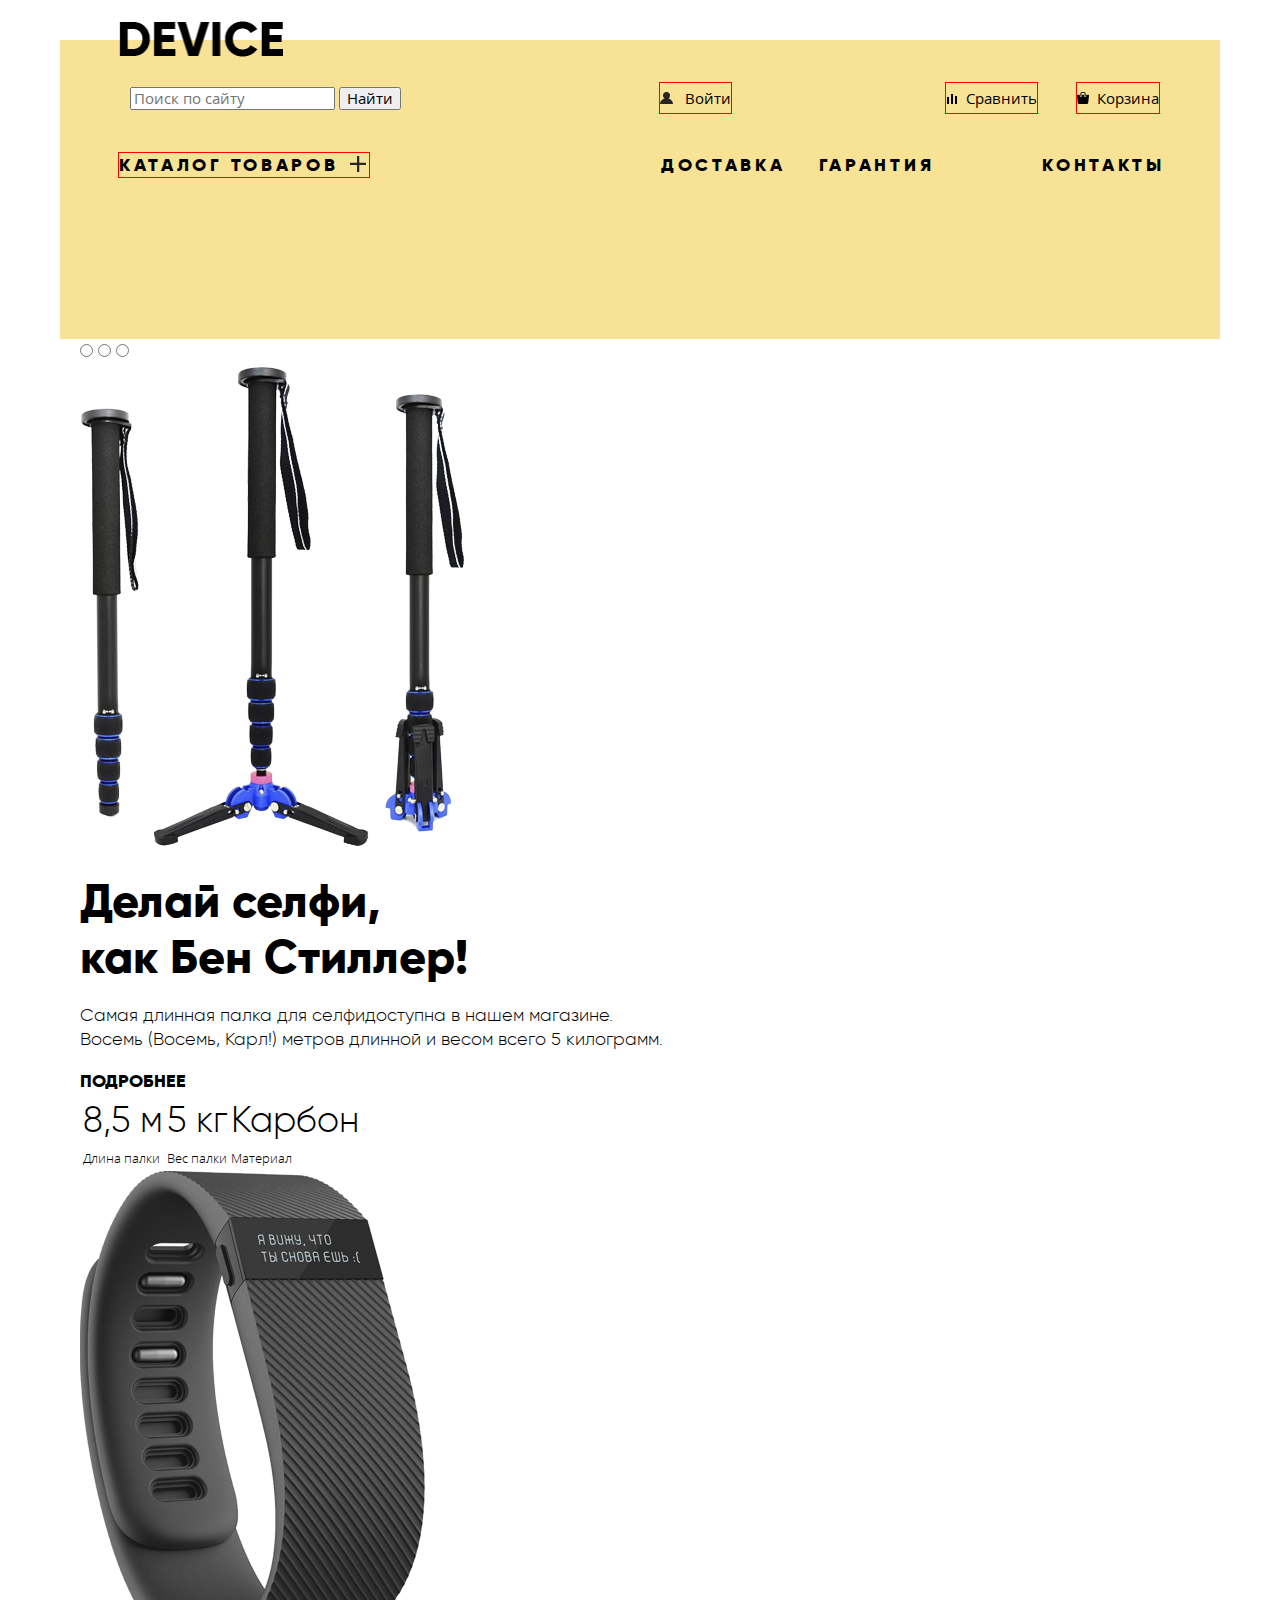
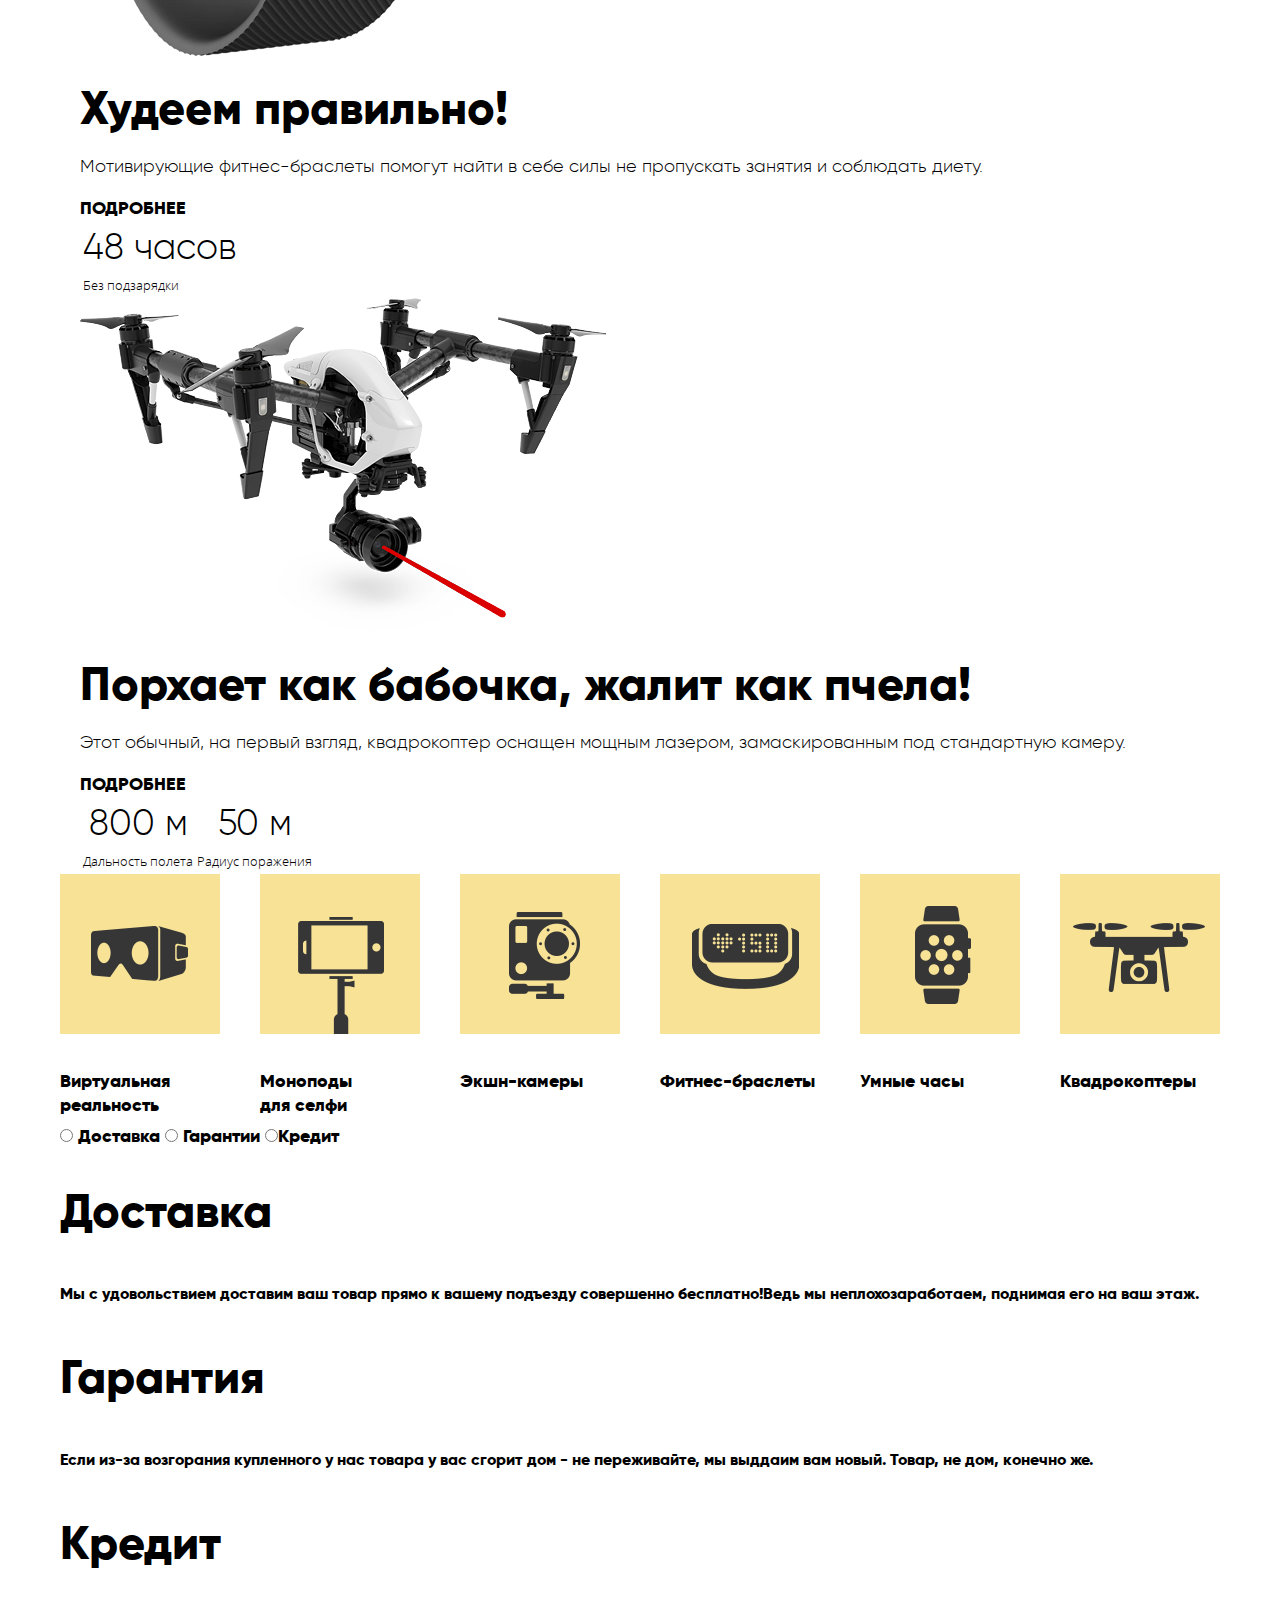
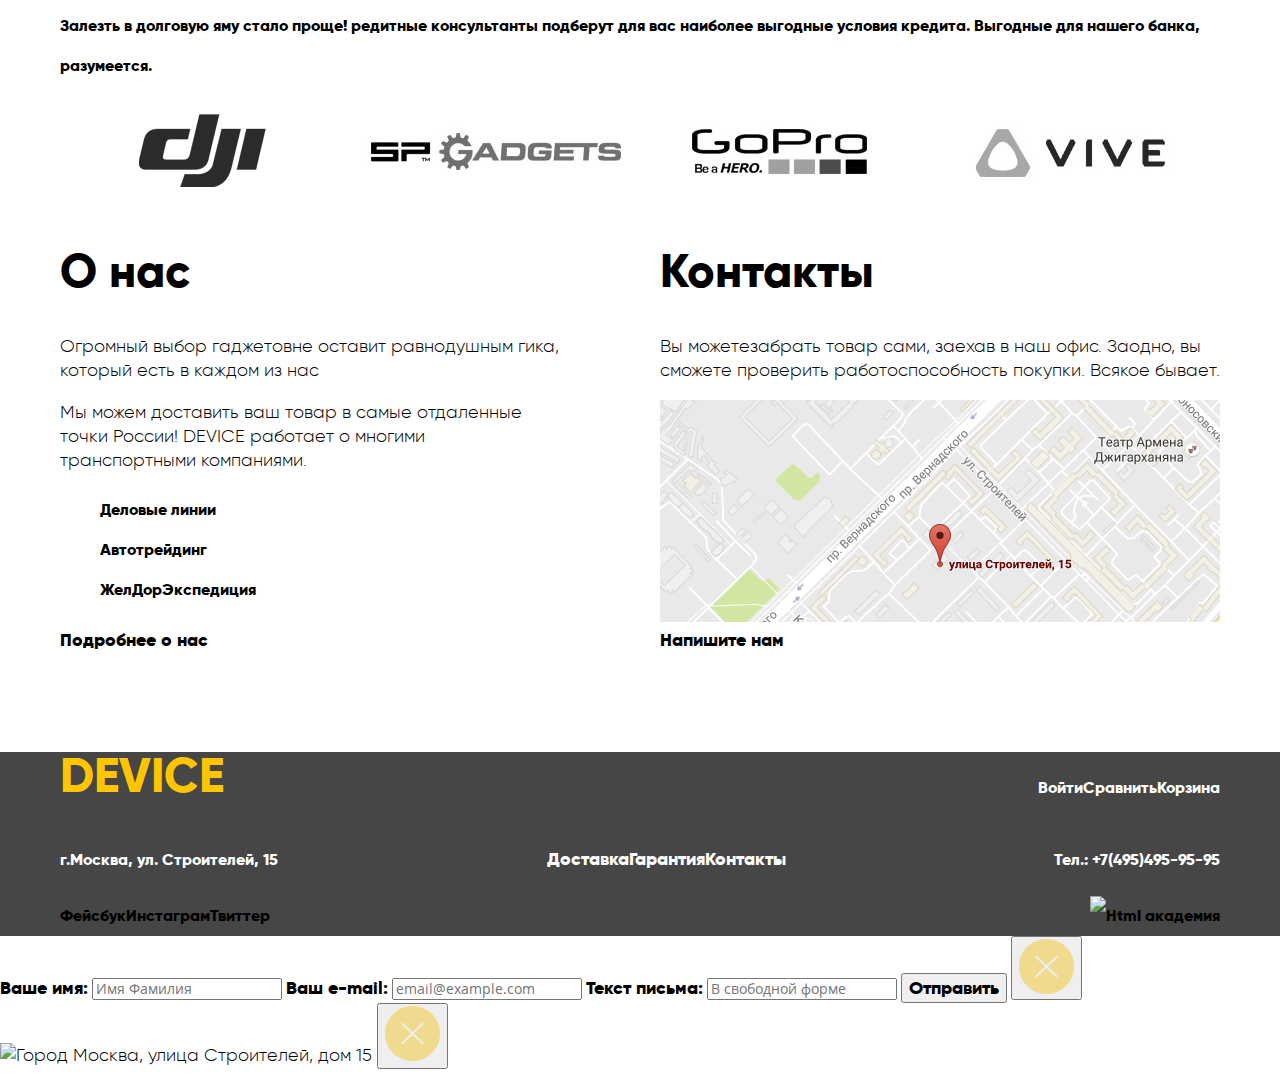
==== commit 7be97237: "123" ====
--- a/index.html
+++ b/index.html
@@ -64,75 +64,73 @@
     </header>
 
     <main class="main-field container">
-      <!-- Slider -->
-      <section class="slider container">
-        <input class="visually-hidden" type="radio" id="product-1" name="toggle" checked="checked">
-        <input class="visually-hidden" type="radio" id="product-2" name="toggle">
-        <input class="visually-hidden" type="radio" id="product-3" name="toggle">
-        <div class="slider-controls">
-          <label class="slider-controls-item slider-controls-item-1" for="product-1">Первый</label>
-          <label class="slider-controls-item slider-controls-item-2" for="product-2">Второй</label>
-          <label class="slider-controls-item slider-controls-item-3" for="product-3">Третий</label>
-        </div>
-        <ul class="slider-list">
-          <!-- Slider - 1 -->
-          <li class="slider-item">
-              <img class="slider-img-1" src="img/slider-1.png" width="384" height="486" alt="Длинная селфи-палка">
-              <p><span class="slider-head head1">Делай селфи,<br> как Бен Стиллер!</span></p>
-              <p><span class="slider-main-text text1">Самая длинная палка для селфидоступна в нашем магазине.<br>Восемь (Восемь, Карл!) метров длинной и весом всего 5 килограмм.</span></p>
-              <div class="slider-more"><a href="#">Подробнее</a></div>
-              <table class="spec spec1">
-               <tr class="up">
-                  <th class="cell-1">8,5 м</th>
-                  <th class="cell-2">5 кг</th>
-                  <th class="cell-3">Карбон</th>
-               </tr>
-               <tr>
-                 <td>Длина палки</td>
-                 <td>Вес палки</td>
-                 <td>Материал</td>
-               </tr>
-              </table>
-          </li>
-          <!-- Slider - 2 -->
-          <li class="slider-item">
-              <img src="img/slider-2.png" width="345" height="485" alt="Фитнес-браслет">
-              <div class="slider-2-text">
-              <p><span class="slider-head head2">Худеем<br> правильно!</span></p>
-              <p><span class="slider-main-text text2">Мотивирующие фитнес-браслеты помогут найти в себе силы не пропускать занятия и соблюдать диету.</span></p>
-              <div class="slider-more2"><a href="#">Подробнее</a></div>
-              <table class="spec spec2">
-                  <tr>
-                     <th>48 часов</th>
-                  </tr>
-                  <tr>
-                    <td>Без подзарядки</td>
-                  </tr>
-                 </table>
-                 </div>
-          </li>
-          <!-- Slider - 3 -->
-          <li class="slider-item">
-              <img src="img/slider-3.png" width="526" height="334" alt="Крутой квадрокоптер">
-              <div class="slider-3-text">
-              <p><span class="slider-head head3">Порхает как бабочка, <br>жалит как пчела!</span></p>
-              <p><span class="slider-main-text text3">Этот обычный, на первый взгляд, квадрокоптер оснащен<br> мощным лазером, замаскированным под стандартную камеру.</span></p>
-              <div class="slider-more3"><a href="#">Подробнее</a></div>
-              <table class="spec spec3">
-                  <tr>
-                     <th class="cell-1">800 м</th>
-                     <th>50 м</th>
-                  </tr>
-                  <tr>
-                    <td>Дальность полета</td>
-                    <td>Радиус поражения</td>
-                  </tr>
-                 </table>
-                 </div>
-          </li>
-        </ul>
-      </section>
-
+      <div class="yellow-brick"></div>
+<!-- Слайдер -->
+      <section class="main-field-slider container">
+          <h2 class="visually-hidden">Популярные товары</h2>
+          <div class="slider-controls">
+          <input name="slider-1-radio" type="radio">
+          <input name="slider-2-radio" type="radio">
+          <input name="slider-3-radio" type="radio">
+          </div>
+<!-- Слайдер 1 -->
+        <div class="main-field-slider-1">
+            <img class="slider-img-1" src="img/slider-1.png" width="384" height="486" alt="Длинная селфи-палка">
+            <div class="slider-1-text">
+            <p><span class="slider-head">Делай селфи,<br> как Бен Стиллер!</span></p>
+            <p><span class="slider-main-text">Самая длинная палка для селфидоступна в нашем магазине.<br>Восемь (Восемь, Карл!) метров длинной и весом всего 5 килограмм.</span></p>
+            <a href="#"><span class="slider-more">ПОДРОБНЕЕ</span></a>
+            <table class="spec">
+             <tr>
+                <th>8,5 м</th>
+                <th>5 кг</th>
+                <th>Карбон</th>
+             </tr>
+             <tr>
+               <td>Длина палки</td>
+               <td>Вес палки</td>
+               <td>Материал</td>
+             </tr>
+            </table>
+            </div>
+        </div>
+<!-- Слайдер 2 -->
+        <div class="main-field-slider-2">
+            <img src="img/slider-2.png" width="345" height="485" alt="Фитнес-браслет">
+            <div class="slider-2-text">
+            <p><span class="slider-head">Худеем правильно!</span></p>
+            <p><span class="slider-main-text">Мотивирующие фитнес-браслеты помогут найти в себе силы не пропускать занятия и соблюдать диету.</span></p>
+            <a href="#"><span class="slider-more">ПОДРОБНЕЕ</span></a>
+            <table class="spec">
+                <tr>
+                   <th>48 часов</th>
+                </tr>
+                <tr>
+                  <td>Без подзарядки</td>
+                </tr>
+               </table>
+               </div>
+        </div>
+<!-- Слайдер 3 -->
+        <div class="main-field-slider-3">
+            <img src="img/slider-3.png" width="526" height="334" alt="Крутой квадрокоптер">
+            <div class="slider-3-text">
+            <p><span class="slider-head">Порхает как бабочка, жалит как пчела!</span></p>
+            <p><span class="slider-main-text">Этот обычный, на первый взгляд, квадрокоптер оснащен мощным лазером, замаскированным под стандартную камеру.</span></p>
+            <a href="#"><span class="slider-more">ПОДРОБНЕЕ</span></a>
+            <table class="spec">
+                <tr>
+                   <th>800 м</th>
+                   <th>50 м</th>
+                </tr>
+                <tr>
+                  <td>Дальность полета</td>
+                  <td>Радиус поражения</td>
+                </tr>
+               </table>
+               </div>
+        </div>
+      </section>
 <!-- Каталожные иконки под слайдером -->
       <section class="main-field-catalog-items container">
         <h2 class="visually-hidden">Категории товаров</h2>
@@ -268,7 +266,7 @@
       <a href="#">Инстаграм</a>
       <a href="#">Твиттер</a>
       </div>
-      <a class="html-academy" href="https://htmlacademy.ru/intensive/htmlcss"><img src="img/html-academy-logo.png" alt="Html академия"></a>
+      <a class="html-academy" href="https://htmlacademy.ru/"><img src="img/html-academy-logo.png" alt="Html академия"></a>
       </div>
     </footer>
 <!-- Попапы -->
@@ -294,6 +292,6 @@
           <img src="img/full-map.png" alt="Город Москва, улица Строителей, дом 15">
           <button type="button" name="close-map"><img src="img/modal-close.png" alt="Закрыть карту"></button>
       </div>
-  </body>
+    </body>
 
 </html>--- a/css/main.css
+++ b/css/main.css
@@ -76,16 +76,6 @@
     margin-top: 40px;
     padding: 0;
 }
-.main-header::after{
-    content: "";
-    width: 100px;
-    height: 7px;
-    position: relative;
-    top: 70px;
-    left: 600px;
-    background-color: #ffffff;
-    display: block;
-}
 .main-header-main-navigation{
     padding:0;
 }
@@ -123,7 +113,8 @@
     letter-spacing: 3.7px;    
 }
 .main-catalog-flexitem1{
-    background-image: url(../img/plus.png);
+    outline: 1px solid red;
+    background-image: url(../img/catalog-pluss.png);
     background-repeat: no-repeat;
     background-position: 231px 3px;
     flex-basis: 250px;
@@ -139,12 +130,11 @@
     display: none;
     position: absolute;
     padding-left: 29px;
-    margin-top: 21px;
     margin-left: -59px;
     width: 1110px;
-    height: 142px;
+    height: 133px;
     background-color: #f7e296;
-    z-index: 5;
+    z-index: 2;
 }
 .main-header-main-navigation-list >li:hover > .yellow-brick{
     display: block;
@@ -153,8 +143,7 @@
     display: flex;
     flex-wrap: wrap;
     margin-left: 30px;
-    margin-top: -20px;
-    width: 575px;
+    width: 570px;
     height: 135px;
     padding: 0;
     font-family: "Open Sans", "Tahoma", sans-serif;
@@ -163,19 +152,11 @@
     letter-spacing: 0;
     text-transform: none;
 }
-.main-catalog li{
-    height: auto;
-}
 .main-catalog li:nth-child(1){
     margin-right: 58px;
-    margin-top: 20px;
 }
 .main-catalog li:nth-child(2){
     margin-right: 75px;
-    margin-top: 20px;
-}
-.main-catalog li:nth-child(3){
-    margin-top: 20px;
 }
 .main-catalog li:nth-child(4){
     margin-right: 85px;
@@ -222,8 +203,7 @@
 .page-footer p,
 .main-field-contacts p,
 .page-footer-navigation-catalog a,
-.page-footer-navigation a,
-.text1{
+.page-footer-navigation a,{
     font-family: "Open Sans", "Tahoma", sans-serif;
     font-size: 15px;
     line-height: 30px;
@@ -280,8 +260,11 @@
 
                                          /* Хэдер */
 
+.main-header-main-navigation-login.first-page li{
+    outline: 1px solid red;
+}
 .navigation-login-1{
-    background-image: url(../img/user.png);
+    background-image: url(../img/user-icon.png);
     background-repeat: no-repeat;
     background-position: 0 9px;
     flex-basis: 74px;
@@ -291,18 +274,18 @@
 .navigation-login-2{
     background-image: url(../img/compare.png);
     background-repeat: no-repeat;
-    background-position: 2px 11px;
+    background-position: 1px 11px;
     flex-basis: 96px;
     text-align: end;
     margin-right: 40px;
 }
 .navigation-login-3{
-    background-image: url(../img/cart.png);
+    background-image: url(../img/cart-icon.png);
     background-repeat: no-repeat;
     background-position: 0 9px;
     flex-basis: 86px;
     text-align: end;
-    margin-right: 59px;
+    margin-right: 61px;
 }
 
                               /* Каталожные иконки под слайдером */
@@ -426,9 +409,6 @@
 
                                         /* Слайдеры */
 
-.slider{
-    height: 481px;
-}
 .slider-head{
     font-family: "Gilroy", "Tahoma", sans-serif;
     font-size: 47px;
@@ -447,230 +427,6 @@
     line-height: 20px;
     font-weight: 300;
 }
-.slider-item{
-    display: none;
-    height: 590px;
-}
-.slider-item:nth-child(1){
-    margin-top: -154px;
-    margin-left: 30px;
-}
-.slider-item:nth-child(2){
-    padding: 0;
-    margin-top: -142px;
-    margin-left: 56px;
-}
-.slider-item:nth-child(3){
-    padding: 0;
-    margin-top: -89px;
-    margin-left: -29px;
-}
-
-.head1{
-    display: block;
-    margin-top: -431px;
-    margin-left: 510px;
-}
-.head2{
-    margin-left: 484px;
-    margin-top: -442px;
-    display: block;
-}
-.head3{
-    display: block;
-    margin-left: 568px;
-    margin-top: -344px;
-    z-index: 3;
-    position: relative;
-}
-.text1{
-    display: block;
-    width: 512px;
-    height: 46px;
-    margin-top: 16px;
-    margin-left: 509px;
-}
-.text2{
-    display: block;
-    margin-left: 483px;
-    margin-top: 18px;
-    width: 451px;
-    height: 55px;
-}
-.text3{
-    display: block;
-    margin-left: 568px;
-}
-.slider-item:nth-child(1)::after {
-    content: "01";
-    position: relative;
-    top: -412px;
-    left: 840px;
-    font-family: "Gilroy", "Tahoma", sans-serif;
-    font-size: 179.2px;
-    font-weight: bold;
-    color: #ffffff;
-}
-.slider-item:nth-child(2)::after {
-    content: "02";
-    position: relative;
-    top: -415px;
-    left: 790px;
-    font-family: "Gilroy", "Tahoma", sans-serif;
-    font-size: 179.2px;
-    font-weight: bold;
-    color: #ffffff;
-}
-.slider-item:nth-child(3)::after {
-    content: "03";
-    position: relative;
-    top: -416px;
-    left: 873px;
-    font-family: "Gilroy", "Tahoma", sans-serif;
-    font-size: 179.2px;
-    font-weight: bold;
-    color: #ffffff;
-    z-index: 1;
-    display: block;
-}
-.slider-more{
-    display: block;
-    padding: 0;
-    width: 220px;
-    height: 8px;
-    background-color: #f0c52e;
-    letter-spacing: 3.2px;
-    margin-top: 73px;
-    margin-left: 510px;
-    text-transform: uppercase;
-}
-.slider-more2{
-    display: block;
-    padding: 0;
-    width: 220px;
-    height: 8px;
-    background-color: #f0c52e;
-    letter-spacing: 3.2px;
-    margin-top: 65px;
-    margin-left: 483px;
-    text-transform: uppercase;
-}
-.slider-more3{
-    display: block;
-    padding: 0;
-    width: 220px;
-    height: 8px;
-    background-color: #f0c52e;
-    letter-spacing: 3.2px;
-    margin-top: 60px;
-    margin-left: 569px;
-    text-transform: uppercase;
-}
-.slider-more a{
-    display: block;
-    position: relative;
-    top: -8px;
-    left: 43px;
-}
-.slider-more2 a{
-    display: block;
-    color: black;
-    position: relative;
-    top: -8px;
-    left: 42px;
-    font-weight: bold;
-}
-.slider-more3 a{
-    display: block;
-    color: black;
-    position: relative;
-    top: -8px;
-    left: 42px;
-    font-weight: bold;
-}
-.spec1{
-    display: block;
-    width: 454px;
-    margin-top: 63px;
-    margin-left: 507px;
-}
-.spec2{
-    display: block;
-    margin-left: 480px;
-    margin-top: 63px;
-}
-.spec3{
-    display: block;
-    margin-left: 566px;
-    margin-top: 62px;
-}
-.up .cell-1{
-    width: 155px;
-}
-.up .cell-2{
-    width: 136px;
-}
-.spec3 .cell-1{
-    height: 51px;
-    width: 155px;
-}
-.slider-controls{
-    position: relative;
-    width: 112px;
-    top: 215px;
-    left: 978px;
-    font-size: 0;
-}
-.slider-controls label{
-    position: relative;
-    display: inline-block;
-    width: 12px;
-    height: 12px;
-    padding: 0px;
-    margin-right: 21px;
-    border-radius: 50%;
-    cursor: pointer;
-    border: 1px solid black;
-}
-.slider-controls label::after {
-    content: "";
-    position: absolute;
-    top: 0px;
-    left: 0px;
-    z-index: 1;
-    width: 12px;
-    height: 12px;
-    border-radius: 50%;
-    background: #ffffff;
-}
-
-
-#product-1:checked ~ .slider-list .slider-item:nth-child(1) {
-    display: block;
-}
-  
-#product-2:checked ~ .slider-list .slider-item:nth-child(2) {
-    display: block;
-}
-  
-#product-3:checked ~ .slider-list .slider-item:nth-child(3) {
-    display: block;
-}
-#product-1:checked ~ .slider-controls .slider-controls-item-1::before,
-#product-2:checked ~ .slider-controls .slider-controls-item-2::before,
-#product-3:checked ~ .slider-controls .slider-controls-item-3::before {
-    content: "";
-    position: absolute;
-    left: 50%;
-    top: 50%;
-    z-index: 2;
-    width: 4px;
-    height: 4px;
-    margin: -3px;
-    background-color: white;
-    border: 1px solid black;
-    border-radius: 50%;
-}
 
                         /* =============СТИЛИ КАТАЛОГА============= */
 
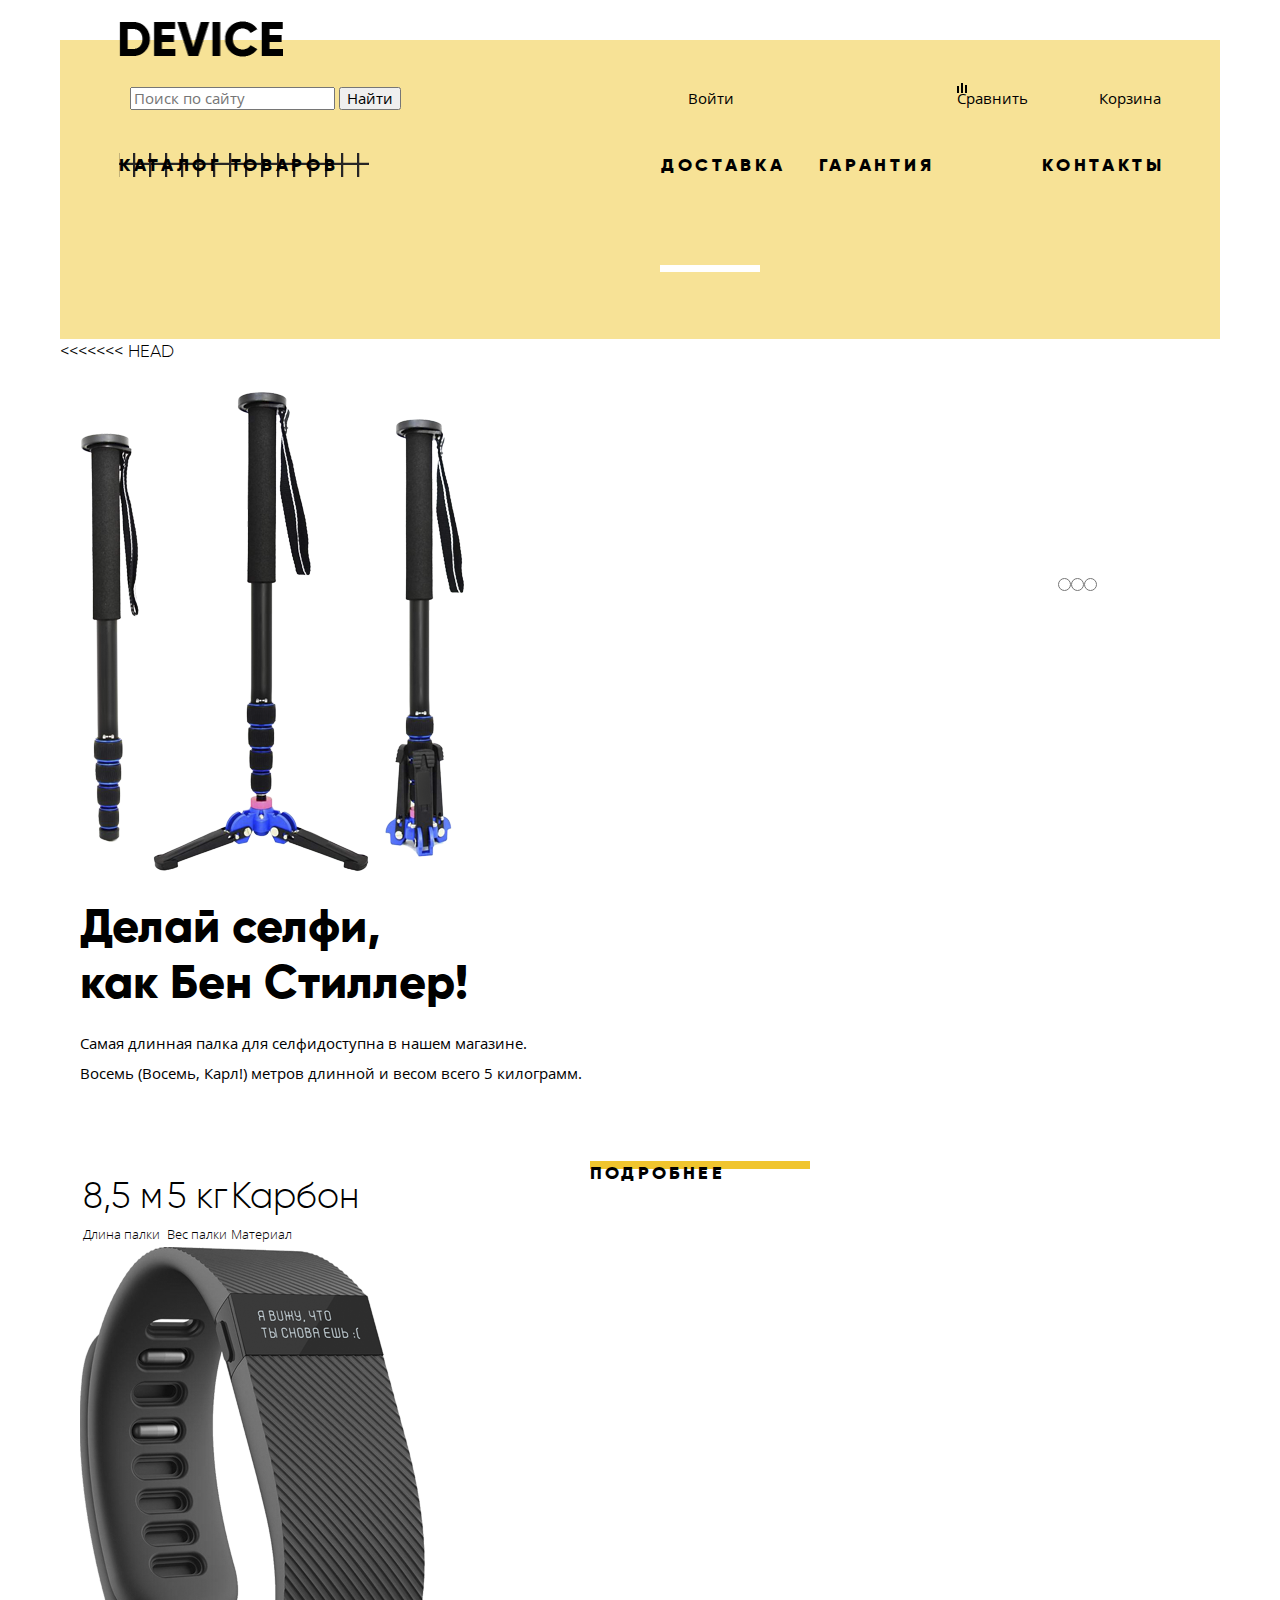
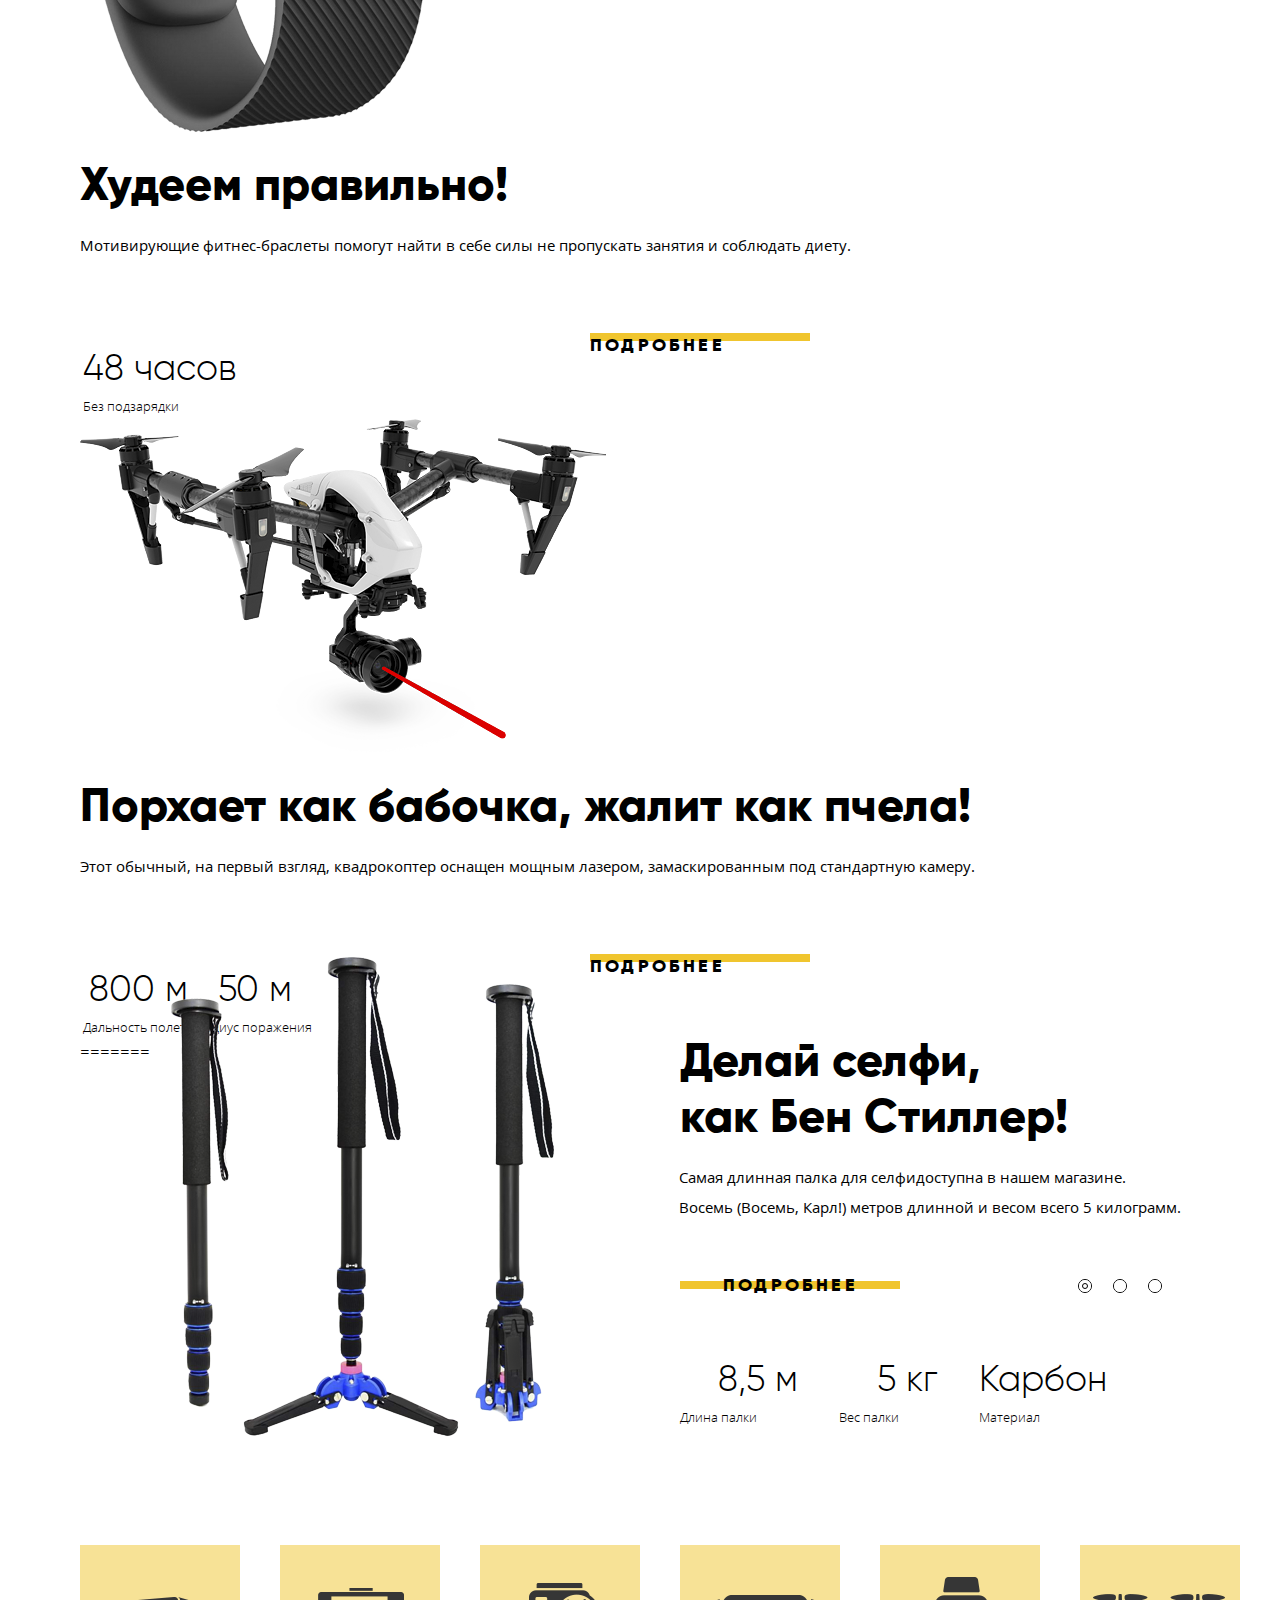
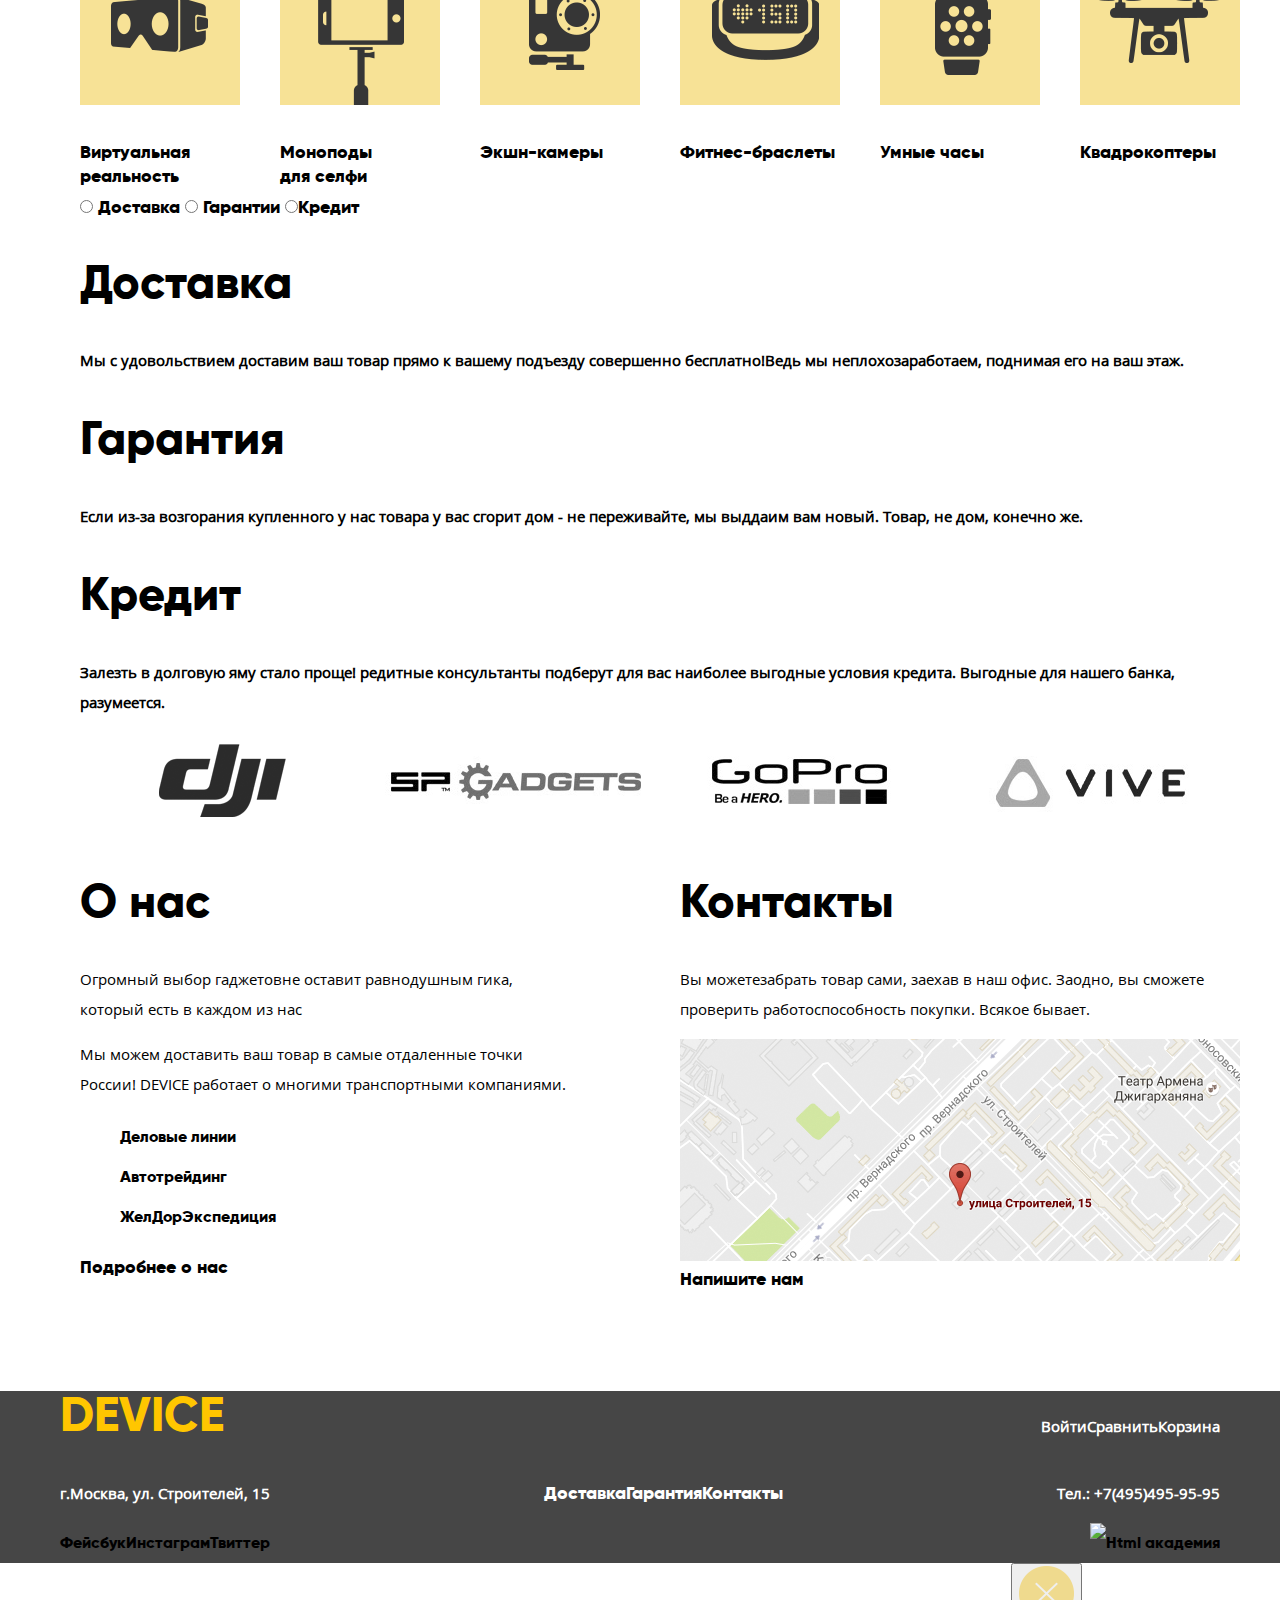
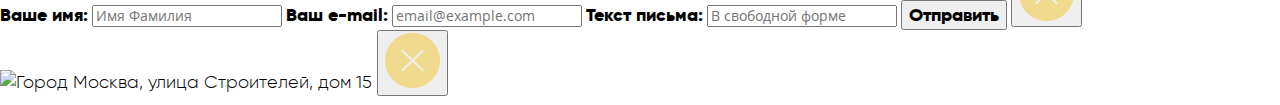
==== commit c2c715c6: "Merge branch 'master' of https://github.com/Koozya71/292029-device" ====
--- a/index.html
+++ b/index.html
@@ -64,6 +64,7 @@
     </header>
 
     <main class="main-field container">
+<<<<<<< HEAD
       <div class="yellow-brick"></div>
 <!-- Слайдер -->
       <section class="main-field-slider container">
@@ -129,8 +130,77 @@
                 </tr>
                </table>
                </div>
-        </div>
-      </section>
+=======
+      <!-- Slider -->
+      <section class="slider container">
+        <input class="visually-hidden" type="radio" id="product-1" name="toggle" checked="checked">
+        <input class="visually-hidden" type="radio" id="product-2" name="toggle">
+        <input class="visually-hidden" type="radio" id="product-3" name="toggle">
+        <div class="slider-controls">
+          <label class="slider-controls-item slider-controls-item-1" for="product-1">Первый</label>
+          <label class="slider-controls-item slider-controls-item-2" for="product-2">Второй</label>
+          <label class="slider-controls-item slider-controls-item-3" for="product-3">Третий</label>
+>>>>>>> 4db04b3f3bd5887fa9bc0566e32576cab104a1e5
+        </div>
+        <ul class="slider-list">
+          <!-- Slider - 1 -->
+          <li class="slider-item">
+              <img class="slider-img-1" src="img/slider-1.png" width="384" height="486" alt="Длинная селфи-палка">
+              <p><span class="slider-head head1">Делай селфи,<br> как Бен Стиллер!</span></p>
+              <p><span class="slider-main-text text1">Самая длинная палка для селфидоступна в нашем магазине.<br>Восемь (Восемь, Карл!) метров длинной и весом всего 5 килограмм.</span></p>
+              <div class="slider-more"><a href="#">Подробнее</a></div>
+              <table class="spec spec1">
+               <tr class="up">
+                  <th class="cell-1">8,5 м</th>
+                  <th class="cell-2">5 кг</th>
+                  <th class="cell-3">Карбон</th>
+               </tr>
+               <tr>
+                 <td>Длина палки</td>
+                 <td>Вес палки</td>
+                 <td>Материал</td>
+               </tr>
+              </table>
+          </li>
+          <!-- Slider - 2 -->
+          <li class="slider-item">
+              <img src="img/slider-2.png" width="345" height="485" alt="Фитнес-браслет">
+              <div class="slider-2-text">
+              <p><span class="slider-head head2">Худеем<br> правильно!</span></p>
+              <p><span class="slider-main-text text2">Мотивирующие фитнес-браслеты помогут найти в себе силы не пропускать занятия и соблюдать диету.</span></p>
+              <div class="slider-more2"><a href="#">Подробнее</a></div>
+              <table class="spec spec2">
+                  <tr>
+                     <th>48 часов</th>
+                  </tr>
+                  <tr>
+                    <td>Без подзарядки</td>
+                  </tr>
+                 </table>
+                 </div>
+          </li>
+          <!-- Slider - 3 -->
+          <li class="slider-item">
+              <img src="img/slider-3.png" width="526" height="334" alt="Крутой квадрокоптер">
+              <div class="slider-3-text">
+              <p><span class="slider-head head3">Порхает как бабочка, <br>жалит как пчела!</span></p>
+              <p><span class="slider-main-text text3">Этот обычный, на первый взгляд, квадрокоптер оснащен<br> мощным лазером, замаскированным под стандартную камеру.</span></p>
+              <div class="slider-more3"><a href="#">Подробнее</a></div>
+              <table class="spec spec3">
+                  <tr>
+                     <th class="cell-1">800 м</th>
+                     <th>50 м</th>
+                  </tr>
+                  <tr>
+                    <td>Дальность полета</td>
+                    <td>Радиус поражения</td>
+                  </tr>
+                 </table>
+                 </div>
+          </li>
+        </ul>
+      </section>
+
 <!-- Каталожные иконки под слайдером -->
       <section class="main-field-catalog-items container">
         <h2 class="visually-hidden">Категории товаров</h2>
@@ -266,7 +336,7 @@
       <a href="#">Инстаграм</a>
       <a href="#">Твиттер</a>
       </div>
-      <a class="html-academy" href="https://htmlacademy.ru/"><img src="img/html-academy-logo.png" alt="Html академия"></a>
+      <a class="html-academy" href="https://htmlacademy.ru/intensive/htmlcss"><img src="img/html-academy-logo.png" alt="Html академия"></a>
       </div>
     </footer>
 <!-- Попапы -->
@@ -292,6 +362,6 @@
           <img src="img/full-map.png" alt="Город Москва, улица Строителей, дом 15">
           <button type="button" name="close-map"><img src="img/modal-close.png" alt="Закрыть карту"></button>
       </div>
-    </body>
+  </body>
 
 </html>--- a/css/main.css
+++ b/css/main.css
@@ -76,6 +76,16 @@
     margin-top: 40px;
     padding: 0;
 }
+.main-header::after{
+    content: "";
+    width: 100px;
+    height: 7px;
+    position: relative;
+    top: 70px;
+    left: 600px;
+    background-color: #ffffff;
+    display: block;
+}
 .main-header-main-navigation{
     padding:0;
 }
@@ -113,8 +123,12 @@
     letter-spacing: 3.7px;    
 }
 .main-catalog-flexitem1{
+<<<<<<< HEAD
     outline: 1px solid red;
     background-image: url(../img/catalog-pluss.png);
+=======
+    background-image: url(../img/plus.png);
+>>>>>>> 4db04b3f3bd5887fa9bc0566e32576cab104a1e5
     background-repeat: no-repeat;
     background-position: 231px 3px;
     flex-basis: 250px;
@@ -130,11 +144,18 @@
     display: none;
     position: absolute;
     padding-left: 29px;
+    margin-top: 21px;
     margin-left: -59px;
     width: 1110px;
+<<<<<<< HEAD
     height: 133px;
     background-color: #f7e296;
     z-index: 2;
+=======
+    height: 142px;
+    background-color: #f7e296;
+    z-index: 5;
+>>>>>>> 4db04b3f3bd5887fa9bc0566e32576cab104a1e5
 }
 .main-header-main-navigation-list >li:hover > .yellow-brick{
     display: block;
@@ -143,7 +164,12 @@
     display: flex;
     flex-wrap: wrap;
     margin-left: 30px;
+<<<<<<< HEAD
     width: 570px;
+=======
+    margin-top: -20px;
+    width: 575px;
+>>>>>>> 4db04b3f3bd5887fa9bc0566e32576cab104a1e5
     height: 135px;
     padding: 0;
     font-family: "Open Sans", "Tahoma", sans-serif;
@@ -152,11 +178,19 @@
     letter-spacing: 0;
     text-transform: none;
 }
+.main-catalog li{
+    height: auto;
+}
 .main-catalog li:nth-child(1){
     margin-right: 58px;
+    margin-top: 20px;
 }
 .main-catalog li:nth-child(2){
     margin-right: 75px;
+    margin-top: 20px;
+}
+.main-catalog li:nth-child(3){
+    margin-top: 20px;
 }
 .main-catalog li:nth-child(4){
     margin-right: 85px;
@@ -203,7 +237,8 @@
 .page-footer p,
 .main-field-contacts p,
 .page-footer-navigation-catalog a,
-.page-footer-navigation a,{
+.page-footer-navigation a,
+.text1{
     font-family: "Open Sans", "Tahoma", sans-serif;
     font-size: 15px;
     line-height: 30px;
@@ -260,11 +295,12 @@
 
                                          /* Хэдер */
 
-.main-header-main-navigation-login.first-page li{
-    outline: 1px solid red;
-}
 .navigation-login-1{
+<<<<<<< HEAD
     background-image: url(../img/user-icon.png);
+=======
+    background-image: url(../img/user.png);
+>>>>>>> 4db04b3f3bd5887fa9bc0566e32576cab104a1e5
     background-repeat: no-repeat;
     background-position: 0 9px;
     flex-basis: 74px;
@@ -274,18 +310,26 @@
 .navigation-login-2{
     background-image: url(../img/compare.png);
     background-repeat: no-repeat;
+<<<<<<< HEAD
     background-position: 1px 11px;
+=======
+    background-position: 2px 11px;
+>>>>>>> 4db04b3f3bd5887fa9bc0566e32576cab104a1e5
     flex-basis: 96px;
     text-align: end;
     margin-right: 40px;
 }
 .navigation-login-3{
+<<<<<<< HEAD
     background-image: url(../img/cart-icon.png);
+=======
+    background-image: url(../img/cart.png);
+>>>>>>> 4db04b3f3bd5887fa9bc0566e32576cab104a1e5
     background-repeat: no-repeat;
     background-position: 0 9px;
     flex-basis: 86px;
     text-align: end;
-    margin-right: 61px;
+    margin-right: 59px;
 }
 
                               /* Каталожные иконки под слайдером */
@@ -409,6 +453,9 @@
 
                                         /* Слайдеры */
 
+.slider{
+    height: 481px;
+}
 .slider-head{
     font-family: "Gilroy", "Tahoma", sans-serif;
     font-size: 47px;
@@ -427,6 +474,230 @@
     line-height: 20px;
     font-weight: 300;
 }
+.slider-item{
+    display: none;
+    height: 590px;
+}
+.slider-item:nth-child(1){
+    margin-top: -154px;
+    margin-left: 30px;
+}
+.slider-item:nth-child(2){
+    padding: 0;
+    margin-top: -142px;
+    margin-left: 56px;
+}
+.slider-item:nth-child(3){
+    padding: 0;
+    margin-top: -89px;
+    margin-left: -29px;
+}
+
+.head1{
+    display: block;
+    margin-top: -431px;
+    margin-left: 510px;
+}
+.head2{
+    margin-left: 484px;
+    margin-top: -442px;
+    display: block;
+}
+.head3{
+    display: block;
+    margin-left: 568px;
+    margin-top: -344px;
+    z-index: 3;
+    position: relative;
+}
+.text1{
+    display: block;
+    width: 512px;
+    height: 46px;
+    margin-top: 16px;
+    margin-left: 509px;
+}
+.text2{
+    display: block;
+    margin-left: 483px;
+    margin-top: 18px;
+    width: 451px;
+    height: 55px;
+}
+.text3{
+    display: block;
+    margin-left: 568px;
+}
+.slider-item:nth-child(1)::after {
+    content: "01";
+    position: relative;
+    top: -412px;
+    left: 840px;
+    font-family: "Gilroy", "Tahoma", sans-serif;
+    font-size: 179.2px;
+    font-weight: bold;
+    color: #ffffff;
+}
+.slider-item:nth-child(2)::after {
+    content: "02";
+    position: relative;
+    top: -415px;
+    left: 790px;
+    font-family: "Gilroy", "Tahoma", sans-serif;
+    font-size: 179.2px;
+    font-weight: bold;
+    color: #ffffff;
+}
+.slider-item:nth-child(3)::after {
+    content: "03";
+    position: relative;
+    top: -416px;
+    left: 873px;
+    font-family: "Gilroy", "Tahoma", sans-serif;
+    font-size: 179.2px;
+    font-weight: bold;
+    color: #ffffff;
+    z-index: 1;
+    display: block;
+}
+.slider-more{
+    display: block;
+    padding: 0;
+    width: 220px;
+    height: 8px;
+    background-color: #f0c52e;
+    letter-spacing: 3.2px;
+    margin-top: 73px;
+    margin-left: 510px;
+    text-transform: uppercase;
+}
+.slider-more2{
+    display: block;
+    padding: 0;
+    width: 220px;
+    height: 8px;
+    background-color: #f0c52e;
+    letter-spacing: 3.2px;
+    margin-top: 65px;
+    margin-left: 483px;
+    text-transform: uppercase;
+}
+.slider-more3{
+    display: block;
+    padding: 0;
+    width: 220px;
+    height: 8px;
+    background-color: #f0c52e;
+    letter-spacing: 3.2px;
+    margin-top: 60px;
+    margin-left: 569px;
+    text-transform: uppercase;
+}
+.slider-more a{
+    display: block;
+    position: relative;
+    top: -8px;
+    left: 43px;
+}
+.slider-more2 a{
+    display: block;
+    color: black;
+    position: relative;
+    top: -8px;
+    left: 42px;
+    font-weight: bold;
+}
+.slider-more3 a{
+    display: block;
+    color: black;
+    position: relative;
+    top: -8px;
+    left: 42px;
+    font-weight: bold;
+}
+.spec1{
+    display: block;
+    width: 454px;
+    margin-top: 63px;
+    margin-left: 507px;
+}
+.spec2{
+    display: block;
+    margin-left: 480px;
+    margin-top: 63px;
+}
+.spec3{
+    display: block;
+    margin-left: 566px;
+    margin-top: 62px;
+}
+.up .cell-1{
+    width: 155px;
+}
+.up .cell-2{
+    width: 136px;
+}
+.spec3 .cell-1{
+    height: 51px;
+    width: 155px;
+}
+.slider-controls{
+    position: relative;
+    width: 112px;
+    top: 215px;
+    left: 978px;
+    font-size: 0;
+}
+.slider-controls label{
+    position: relative;
+    display: inline-block;
+    width: 12px;
+    height: 12px;
+    padding: 0px;
+    margin-right: 21px;
+    border-radius: 50%;
+    cursor: pointer;
+    border: 1px solid black;
+}
+.slider-controls label::after {
+    content: "";
+    position: absolute;
+    top: 0px;
+    left: 0px;
+    z-index: 1;
+    width: 12px;
+    height: 12px;
+    border-radius: 50%;
+    background: #ffffff;
+}
+
+
+#product-1:checked ~ .slider-list .slider-item:nth-child(1) {
+    display: block;
+}
+  
+#product-2:checked ~ .slider-list .slider-item:nth-child(2) {
+    display: block;
+}
+  
+#product-3:checked ~ .slider-list .slider-item:nth-child(3) {
+    display: block;
+}
+#product-1:checked ~ .slider-controls .slider-controls-item-1::before,
+#product-2:checked ~ .slider-controls .slider-controls-item-2::before,
+#product-3:checked ~ .slider-controls .slider-controls-item-3::before {
+    content: "";
+    position: absolute;
+    left: 50%;
+    top: 50%;
+    z-index: 2;
+    width: 4px;
+    height: 4px;
+    margin: -3px;
+    background-color: white;
+    border: 1px solid black;
+    border-radius: 50%;
+}
 
                         /* =============СТИЛИ КАТАЛОГА============= */
 
